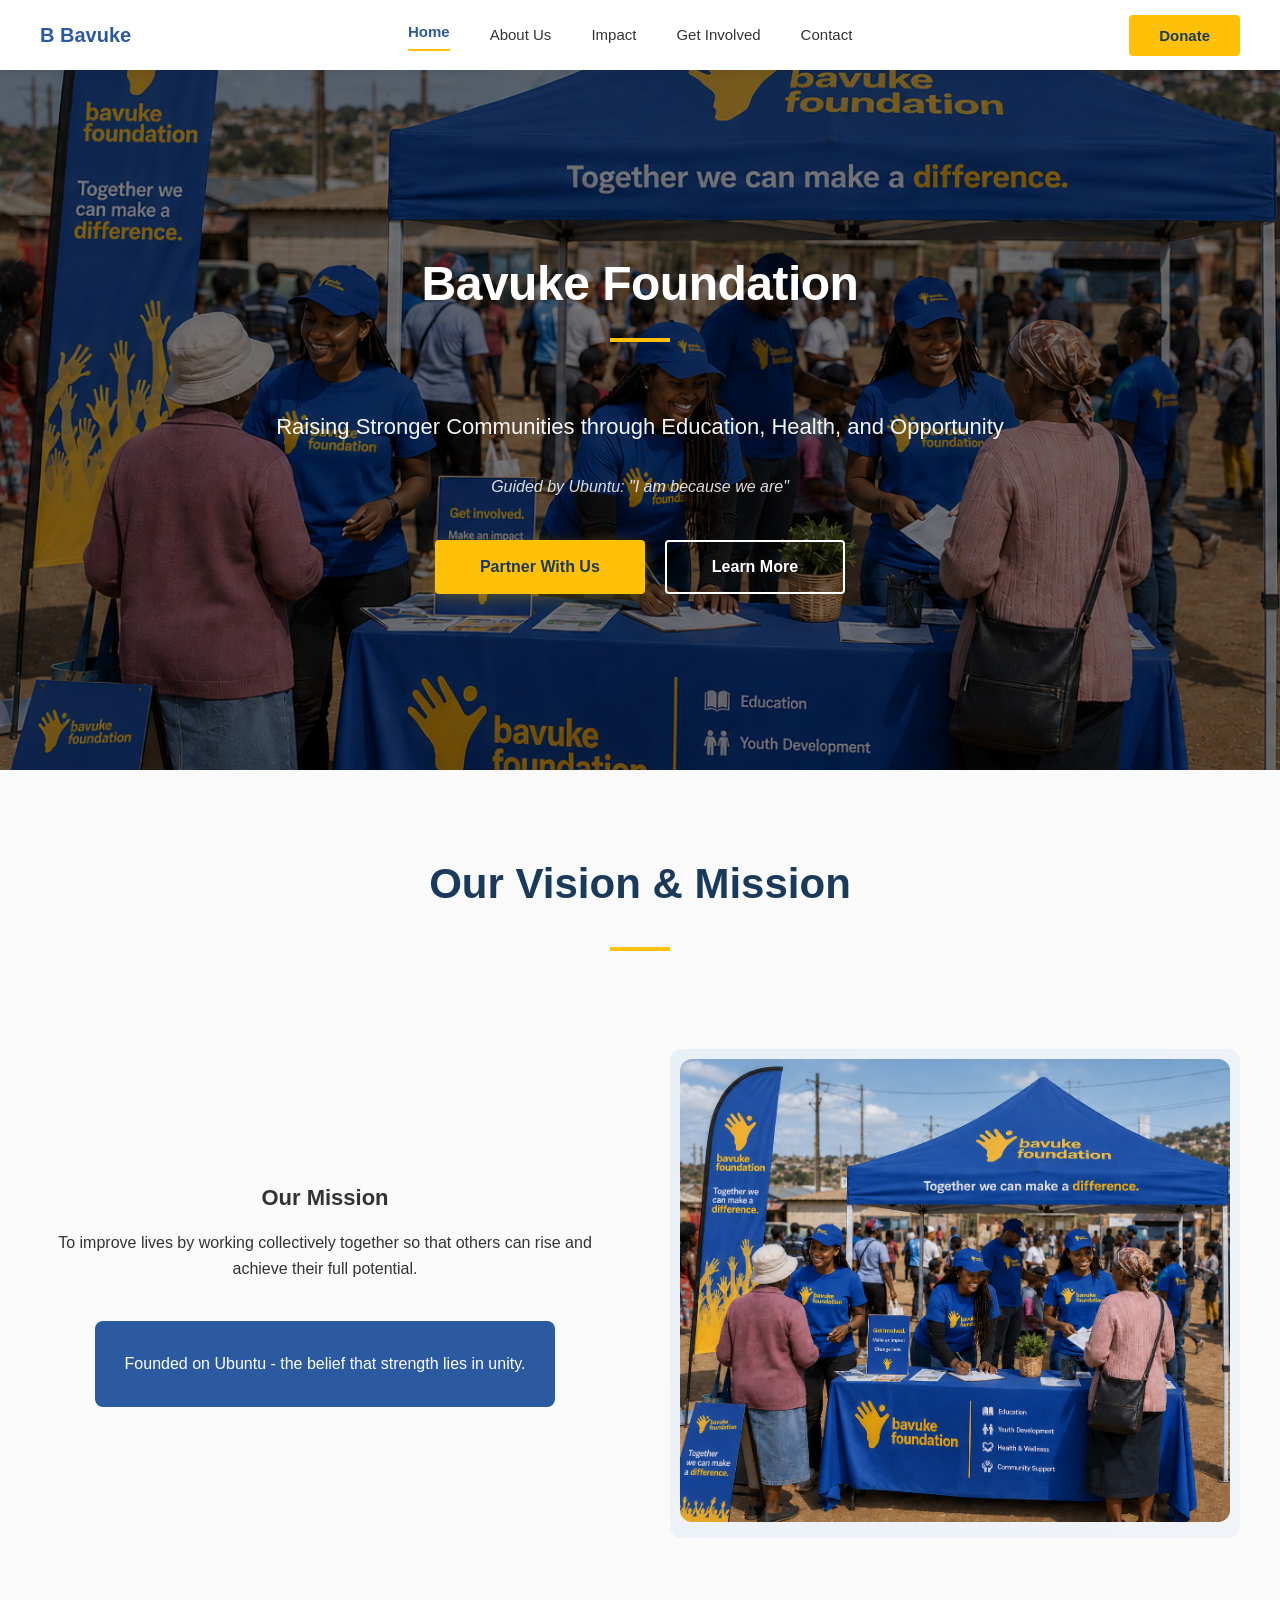
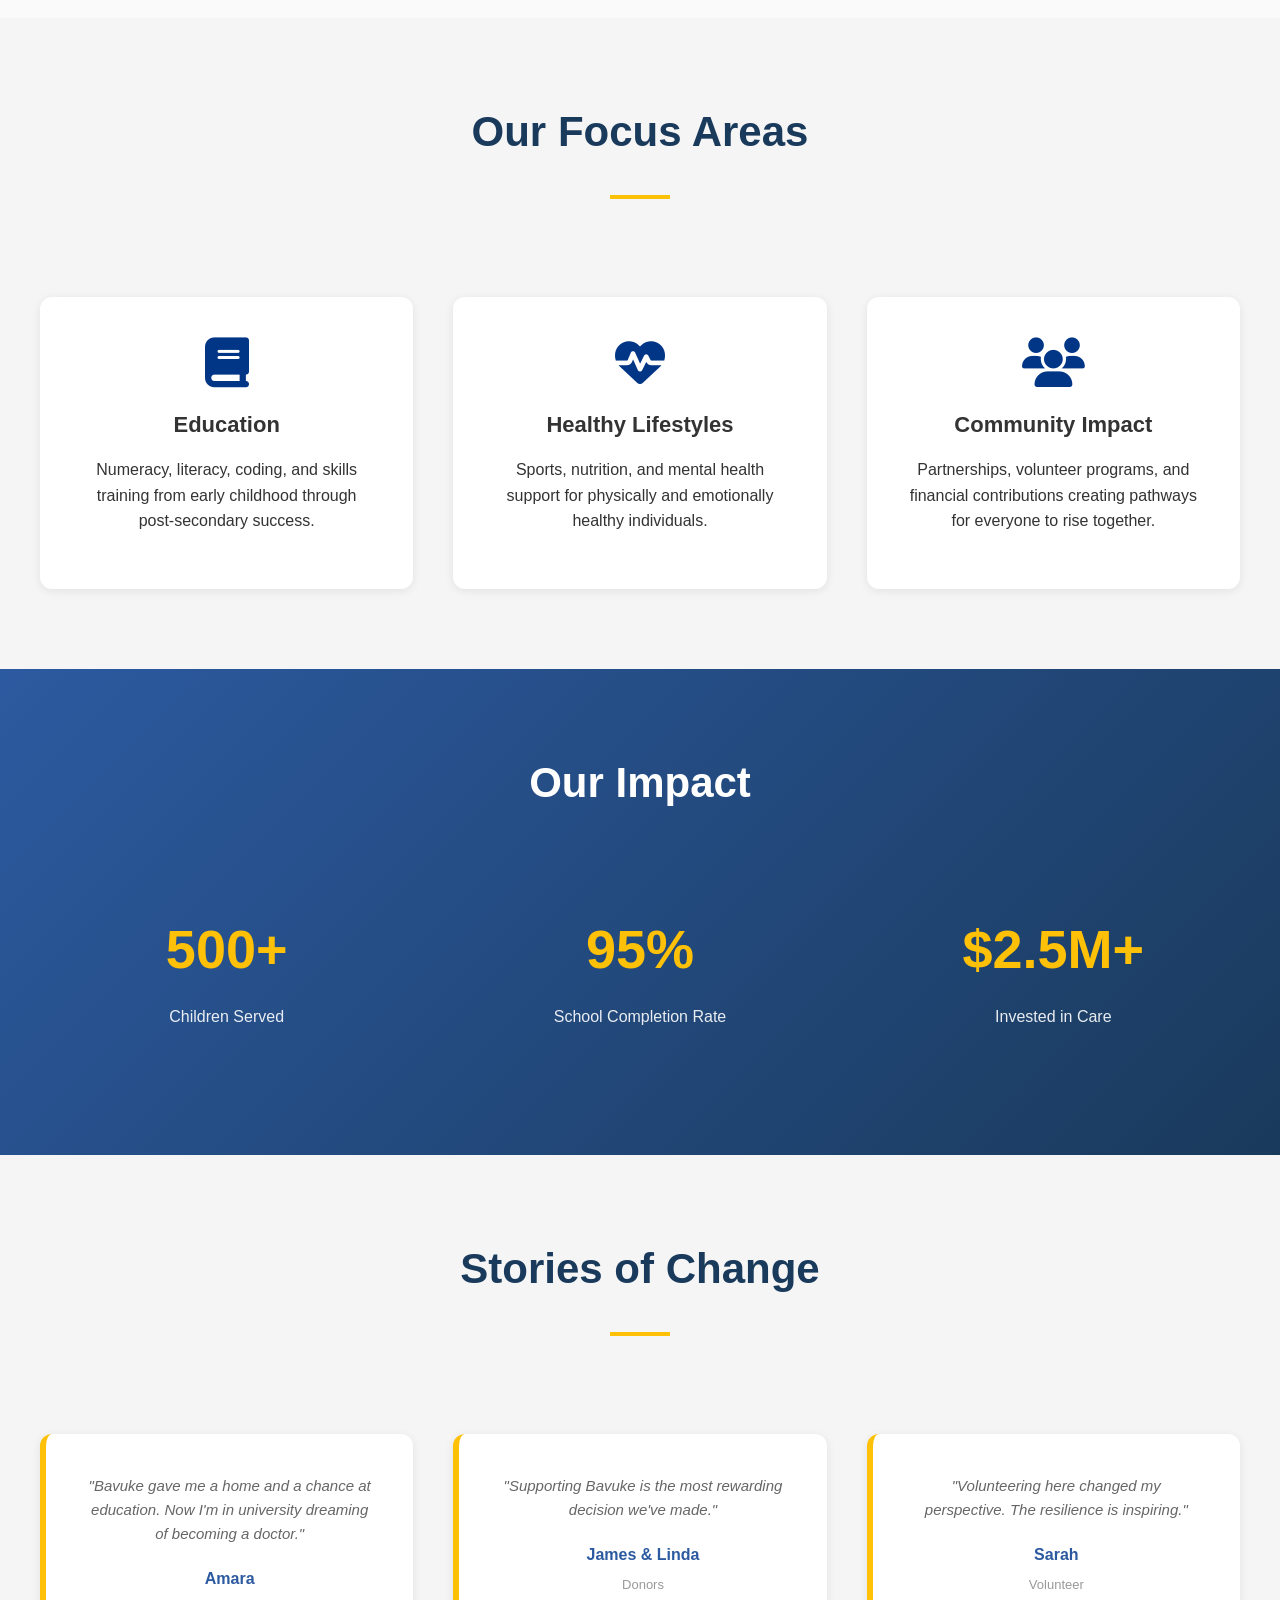
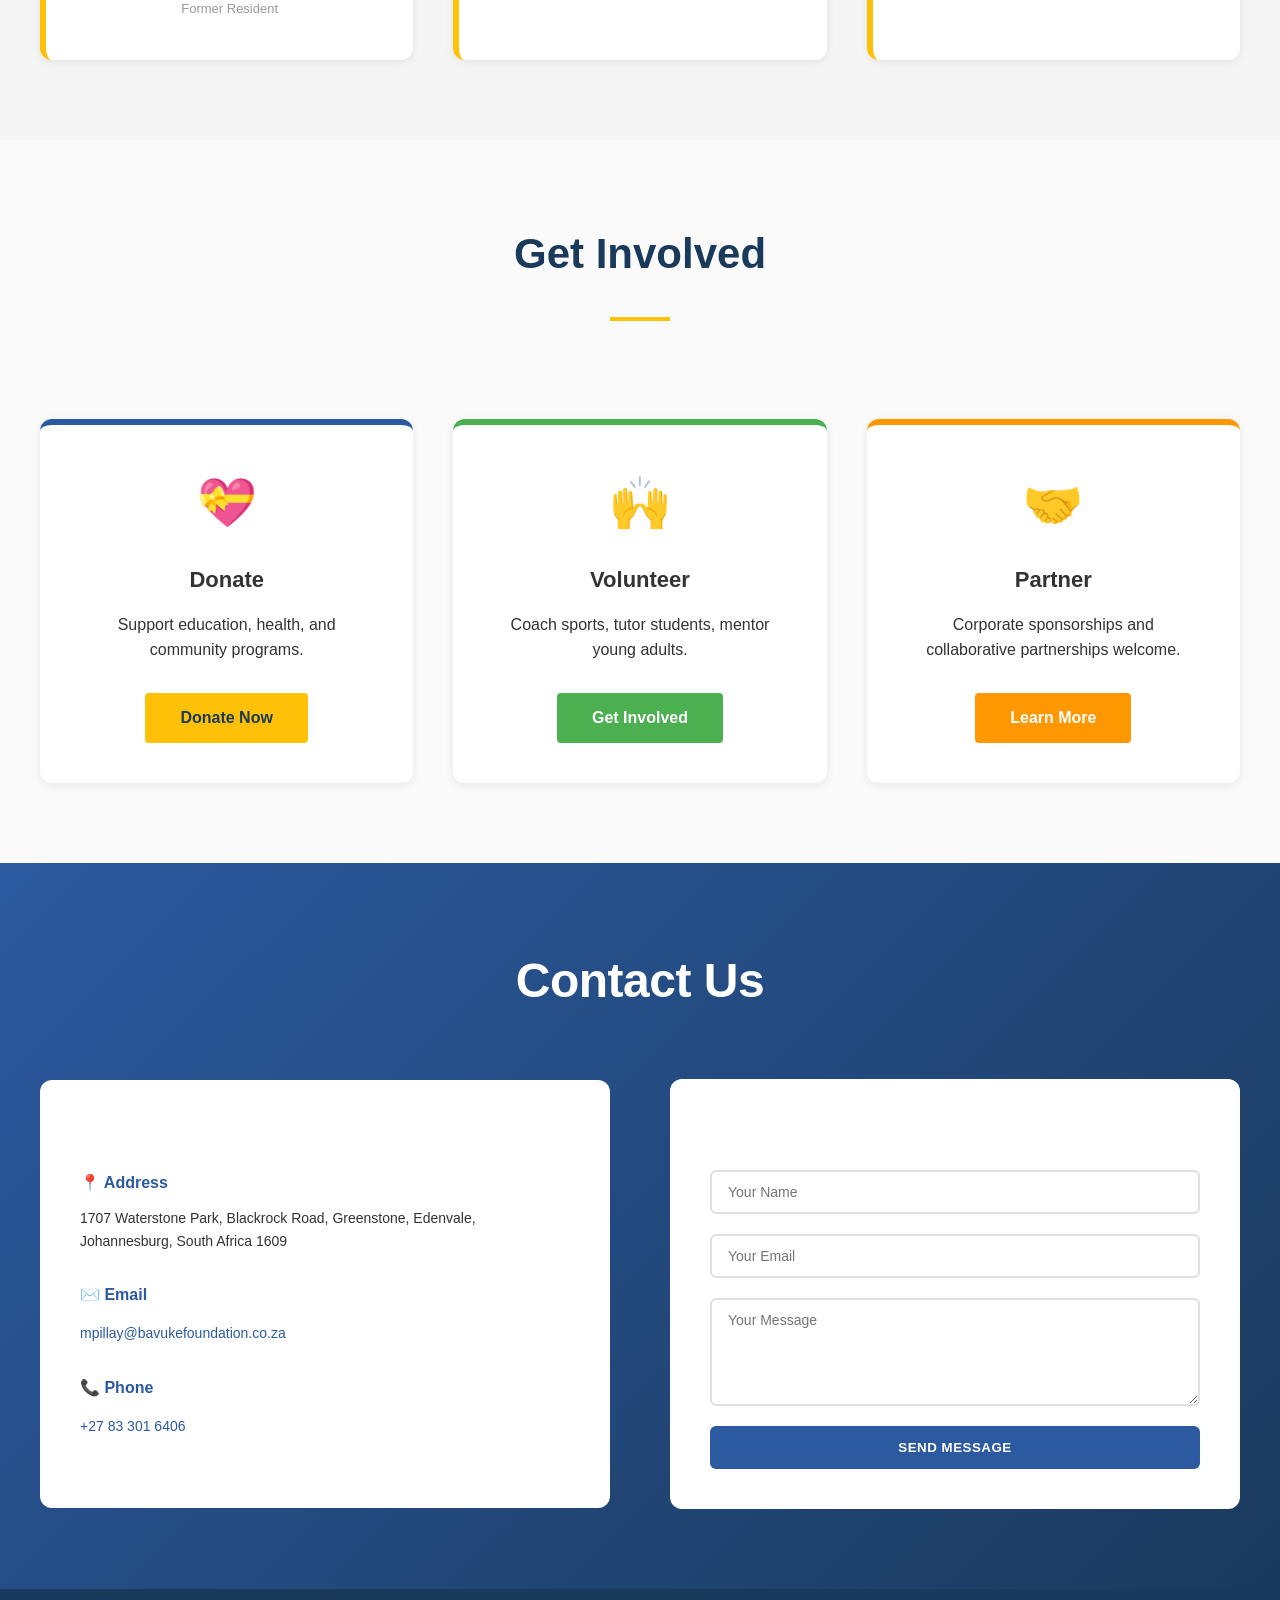
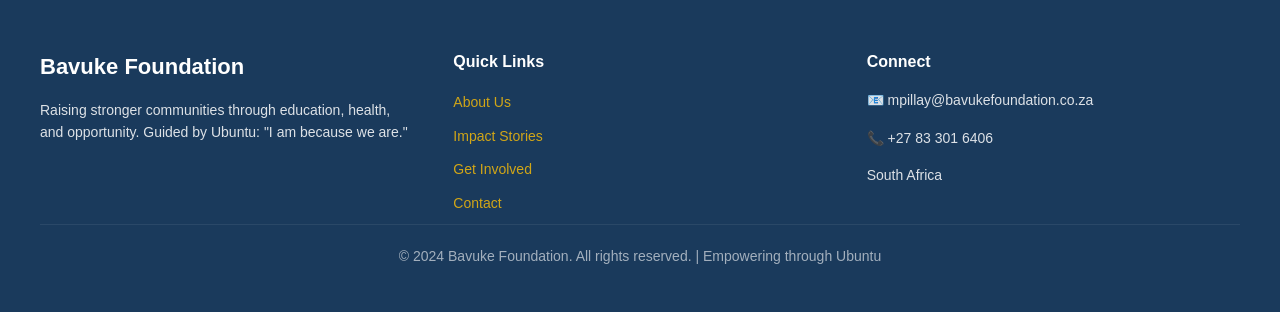
==== index.html @ 7e9d066f "new" ====
<!doctype html>
<html lang="en">
  <head>
    <meta charset="utf-8" />
    <meta name="viewport" content="width=device-width, initial-scale=1" />
    <title>Bavuke Foundation</title>
    <link rel="stylesheet" href="styles.css" />

    <link
      rel="stylesheet"
      href="https://cdnjs.cloudflare.com/ajax/libs/font-awesome/6.7.2/css/all.min.css"
    />
  </head>
  <body>
    <nav>
      <div>
        <div class="logo">B Bavuke</div>
        <div class="nav-links">
          <a href="#home">Home</a>
          <a href="#about">About Us</a>
          <a href="#impact">Impact</a>
          <a href="#involved">Get Involved</a>
          <a href="#contact">Contact</a>
        </div>
        <button class="donate-btn">Donate</button>
      </div>
    </nav>

    <section id="home" class="hero">
      <div class="hero-content">
        <h1>Bavuke Foundation</h1>
        <div class="yellow-line"></div>
        <p class="hero-subtitle">
          Raising Stronger Communities through Education, Health, and
          Opportunity
        </p>
        <p class="hero-tagline">Guided by Ubuntu: "I am because we are"</p>
        <div class="hero-buttons">
          <button class="btn-primary">Partner With Us</button>
          <button class="btn-secondary">Learn More</button>
        </div>
      </div>
    </section>

    <section id="about">
      <div class="container">
        <div class="section-header">
          <h2>Our Vision & Mission</h2>
          <div class="yellow-line"></div>
        </div>
        <div class="grid-2">
          <div class="vision-content">
            <h3>Our Mission</h3>
            <p>
              To improve lives by working collectively together so that others
              can rise and achieve their full potential.
            </p>
            <div class="mission-box">
              <p>Founded on Ubuntu - the belief that strength lies in unity.</p>
            </div>
          </div>
          <div class="vision-placeholder">
            <img src="./assets/images/Bavuke1.png" />
          </div>
        </div>
      </div>
    </section>

    <section class="bg-light">
      <div class="container">
        <div class="section-header">
          <h2>Our Focus Areas</h2>
          <div class="yellow-line"></div>
        </div>
        <div class="grid-3">
          <div class="card">
            <i class="fa fa-book" aria-hidden="true"></i>
            <h3>Education</h3>
            <p>
              Numeracy, literacy, coding, and skills training from early
              childhood through post-secondary success.
            </p>
          </div>
          <div class="card">
            <i class="fa fa-heartbeat" aria-hidden="true"></i>

            <h3>Healthy Lifestyles</h3>
            <p>
              Sports, nutrition, and mental health support for physically and
              emotionally healthy individuals.
            </p>
          </div>
          <div class="card">
            <i class="fa fa-users" aria-hidden="true"></i>
            <h3>Community Impact</h3>
            <p>
              Partnerships, volunteer programs, and financial contributions
              creating pathways for everyone to rise together.
            </p>
          </div>
        </div>
      </div>
    </section>

    <section class="bg-blue">
      <div class="container">
        <h2 style="text-align: center; color: white; margin-bottom: 60px">
          Our Impact
        </h2>
        <div class="grid-3">
          <div class="stat">
            <div class="stat-number">500+</div>
            <p>Children Served</p>
          </div>
          <div class="stat">
            <div class="stat-number">95%</div>
            <p>School Completion Rate</p>
          </div>
          <div class="stat">
            <div class="stat-number">$2.5M+</div>
            <p>Invested in Care</p>
          </div>
        </div>
      </div>
    </section>

    <section id="impact" class="bg-light">
      <div class="container">
        <div class="section-header">
          <h2>Stories of Change</h2>
          <div class="yellow-line"></div>
        </div>
        <div class="grid-3">
          <div class="card testimonial">
            <p>
              "Bavuke gave me a home and a chance at education. Now I'm in
              university dreaming of becoming a doctor."
            </p>
            <p class="testimonial-name">Amara</p>
            <p class="testimonial-role">Former Resident</p>
          </div>
          <div class="card testimonial">
            <p>
              "Supporting Bavuke is the most rewarding decision we've made."
            </p>
            <p class="testimonial-name">James & Linda</p>
            <p class="testimonial-role">Donors</p>
          </div>
          <div class="card testimonial">
            <p>
              "Volunteering here changed my perspective. The resilience is
              inspiring."
            </p>
            <p class="testimonial-name">Sarah</p>
            <p class="testimonial-role">Volunteer</p>
          </div>
        </div>
      </div>
    </section>

    <section id="involved">
      <div class="container">
        <div class="section-header">
          <h2>Get Involved</h2>
          <div class="yellow-line"></div>
        </div>
        <div class="grid-3">
          <div class="card cta-card">
            <div class="cta-icon">💝</div>
            <h3>Donate</h3>
            <p>Support education, health, and community programs.</p>
            <a href="#" class="cta-link donate-link">Donate Now</a>
          </div>
          <div class="card cta-card">
            <div class="cta-icon">🙌</div>
            <h3>Volunteer</h3>
            <p>Coach sports, tutor students, mentor young adults.</p>
            <a href="#" class="cta-link volunteer-link">Get Involved</a>
          </div>
          <div class="card cta-card">
            <div class="cta-icon">🤝</div>
            <h3>Partner</h3>
            <p>
              Corporate sponsorships and collaborative partnerships welcome.
            </p>
            <a href="#" class="cta-link partner-link">Learn More</a>
          </div>
        </div>
      </div>
    </section>

    <section id="contact" class="bg-blue">
      <div class="container">
        <h1 style="text-align: center; margin-bottom: 60px">Contact Us</h1>
        <div class="grid-2">
          <div class="contact-box">
            <h3>Get in Touch</h3>
            <div class="contact-item">
              <h4>📍 Address</h4>
              <p>
                1707 Waterstone Park, Blackrock Road, Greenstone, Edenvale,
                Johannesburg, South Africa 1609
              </p>
            </div>
            <div class="contact-item">
              <h4>✉️ Email</h4>
              <a href="mailto:mpillay@bavukefoundation.co.za"
                >mpillay@bavukefoundation.co.za</a
              >
            </div>
            <div class="contact-item">
              <h4>📞 Phone</h4>
              <a href="tel:+27833016406">+27 83 301 6406</a>
            </div>
          </div>
          <div class="contact-box">
            <h3>Send a Message</h3>
            <form id="contact-form">
              <input type="text" placeholder="Your Name" required />
              <input type="email" placeholder="Your Email" required />
              <textarea placeholder="Your Message" rows="5" required></textarea>
              <button type="submit" class="form-submit">Send Message</button>
            </form>
          </div>
        </div>
      </div>
    </section>

    <footer>
      <div class="container">
        <div class="grid-3">
          <div>
            <h3>Bavuke Foundation</h3>
            <p>
              Raising stronger communities through education, health, and
              opportunity. Guided by Ubuntu: "I am because we are."
            </p>
          </div>
          <div>
            <h4>Quick Links</h4>
            <ul>
              <li><a href="#about">About Us</a></li>
              <li><a href="#impact">Impact Stories</a></li>
              <li><a href="#involved">Get Involved</a></li>
              <li><a href="#contact">Contact</a></li>
            </ul>
          </div>
          <div>
            <h4>Connect</h4>
            <p>📧 mpillay@bavukefoundation.co.za</p>
            <p>📞 +27 83 301 6406</p>
            <p>South Africa</p>
          </div>
        </div>
        <div class="footer-bottom">
          <p>
            © 2024 Bavuke Foundation. All rights reserved. | Empowering through
            Ubuntu
          </p>
        </div>
      </div>
    </footer>

    <script src="script.js"></script>
  </body>
</html>
---- styles.css ----
/* RESET & BASE */
* {
  margin: 0;
  padding: 0;
  box-sizing: border-box;
}

body {
  font-family:
    "Segoe UI",
    -apple-system,
    BlinkMacSystemFont,
    sans-serif;
  line-height: 1.6;
  color: #333;
  background: #fafafa;
}

a {
  color: #2c5aa0;
  text-decoration: none;
}

a:hover {
  text-decoration: underline;
}

button {
  cursor: pointer;
  border: none;
  transition: all 0.3s;
  font-family: inherit;
}

/* TYPOGRAPHY */
h1 {
  font-size: 48px;
  font-weight: 700;
  letter-spacing: -0.5px;
}

h2 {
  font-size: 42px;
  font-weight: 700;
  margin-bottom: 15px;
  color: #1a3a5c;
}

h3 {
  font-size: 22px;
  font-weight: 700;
  margin-bottom: 15px;
}

h4 {
  font-size: 16px;
  font-weight: 700;
}

p {
  margin-bottom: 15px;
}

/* NAVBAR */
nav {
  position: sticky;
  top: 0;
  background: white;
  box-shadow: 0 2px 10px rgba(0, 0, 0, 0.08);
  z-index: 1000;
}

nav > div {
  max-width: 1400px;
  margin: 0 auto;
  padding: 0 40px;
  display: flex;
  align-items: center;
  justify-content: space-between;
  height: 70px;
}

.logo {
  font-weight: 700;
  font-size: 20px;
  color: #2c5aa0;
}

.nav-links {
  display: flex;
  gap: 40px;
  align-items: center;
}

.nav-links a {
  color: #333;
  font-size: 15px;
  font-weight: 500;
}

.donate-btn {
  background: #ffc107;
  color: #1a3a5c;
  padding: 12px 30px;
  font-size: 15px;
  font-weight: 600;
  border-radius: 4px;
}

.donate-btn:hover {
  background: #ffb300;
}

/* LAYOUT */
.container {
  max-width: 1200px;
  margin: 0 auto;
}

section {
  padding: 80px 40px;
}

.grid-3 {
  display: grid;
  grid-template-columns: repeat(3, 1fr);
  gap: 40px;
}

.grid-2 {
  display: grid;
  grid-template-columns: 1fr 1fr;
  gap: 60px;
  align-items: center;
}

/* HERO SECTION */
.hero {
  background:
    linear-gradient(rgba(0, 0, 0, 0.5), rgba(0, 0, 0, 0.5)),
    url("./assets/images/Bavuke1.png") center/cover;
  color: white;
  text-align: center;
  min-height: 700px;
  display: flex;
  flex-direction: column;
  justify-content: center;
  align-items: center;
  position: relative;
}

.hero-content {
  max-width: 800px;
  position: relative;
  z-index: 1;
}

.hero-subtitle {
  font-size: 22px;
  margin: 30px 0;
  opacity: 0.95;
}

.hero-tagline {
  font-size: 16px;
  opacity: 0.85;
  font-style: italic;
}

.hero-buttons {
  margin-top: 40px;
  display: flex;
  gap: 20px;
  justify-content: center;
  flex-wrap: wrap;
}

.btn-primary {
  background: #ffc107;
  color: #1a3a5c;
  padding: 16px 45px;
  font-size: 16px;
  font-weight: 600;
  border-radius: 4px;
  box-shadow: 0 4px 15px rgba(255, 193, 7, 0.3);
}

.btn-secondary {
  background: transparent;
  color: white;
  border: 2px solid white;
  padding: 16px 45px;
  font-size: 16px;
  font-weight: 600;
  border-radius: 4px;
}

.btn-primary:hover,
.btn-secondary:hover {
  opacity: 0.9;
}

/* SECTION STYLES */
.section-header {
  text-align: center;
  margin-bottom: 60px;
}

.yellow-line {
  display: inline-block;
  height: 4px;
  background: #ffc107;
  width: 60px;
  margin: 15px auto 30px;
}

.bg-light {
  background: #f5f5f5;
}

.bg-blue {
  background: linear-gradient(135deg, #2c5aa0 0%, #1a3a5c 100%);
  color: white;
}

.bg-blue h2,
.bg-blue h3,
.bg-blue h4 {
  color: white;
}

/* CARDS */
.card {
  background: white;
  border-radius: 12px;
  padding: 40px;
  box-shadow: 0 2px 10px rgba(0, 0, 0, 0.08);
  transition:
    transform 0.3s,
    box-shadow 0.3s;
  justify-content: center;
  align-items: center;
  text-align: center;
}

.card-icon,
.card > .fa {
  font-size: 50px;
  margin-bottom: 20px;
  color: #013585;

  line-height: 1;
  display: inline-block;
}

.card-icon i {
  font-size: inherit;
  line-height: 1;
}

.card:hover {
  transform: translateY(-8px);
  box-shadow: 0 12px 24px rgba(0, 0, 0, 0.12);
}

.pillar-icon {
  font-size: 50px;
  margin-bottom: 20px;
}

.mission-box {
  background: #2c5aa0;
  color: white;
  padding: 30px;
  border-radius: 8px;
  margin-top: 25px;
}

.mission-box p {
  margin: 0;
}

.vision-content {
  display: flex;
  flex-direction: column;
  justify-content: center;
  align-items: center;
  text-align: center;
  width: 100%;
}

.vision-placeholder {
  background: linear-gradient(135deg, #e8f0f7 0%, #f0f4f9 100%);
  padding: 10px;
  border-radius: 12px;
  width: 100%;
  text-align: center;
  color: #999;
  font-size: 14px;
}
.vision-placeholder img {
  max-width: 100%;
  height: auto;
  border-radius: 12px;
}

/* STATISTICS */
.stat {
  text-align: center;
  margin: 30px 0;
}

.stat-number {
  font-size: 54px;
  font-weight: 700;
  color: #ffc107;
  margin-bottom: 12px;
}

.stat p {
  font-size: 16px;
  opacity: 0.9;
}

/* TESTIMONIALS */
.testimonial {
  border-left: 6px solid #ffc107;
}

.testimonial p:first-child {
  font-size: 15px;
  color: #666;
  margin-bottom: 20px;
  font-style: italic;
}

.testimonial-name {
  font-weight: 700;
  color: #2c5aa0;
  margin-top: 12px !important;
  margin-bottom: 8px !important;
}

.testimonial-role {
  font-size: 13px;
  color: #999;
  margin: 0 !important;
}

/* CTA CARDS */
.cta-card {
  text-align: center;
  border-top: 6px solid #2c5aa0;
}

.cta-card:nth-child(2) {
  border-top-color: #4caf50;
}

.cta-card:nth-child(3) {
  border-top-color: #ff9800;
}

.cta-icon {
  font-size: 48px;
  margin-bottom: 20px;
}

.cta-link {
  display: inline-block;
  padding: 12px 35px;
  border-radius: 4px;
  font-weight: 600;
  margin-top: 15px;
  text-decoration: none;
  color: white;
}

.donate-link {
  background: #ffc107;
  color: #1a3a5c;
}

.volunteer-link {
  background: #4caf50;
}

.partner-link {
  background: #ff9800;
}

.cta-link:hover {
  opacity: 0.9;
}

/* CONTACT SECTION */
.contact-box {
  background: white;
  color: #333;
  padding: 40px;
  border-radius: 12px;
}

.bg-blue .contact-box {
  background: white;
  color: #333;
}

.contact-item {
  margin-bottom: 30px;
}

.contact-item h4 {
  color: #2c5aa0;
  margin-bottom: 12px;
}

.contact-item p,
.contact-item a {
  font-size: 14px;
}

/* CONTACT FORM */
form {
  display: flex;
  flex-direction: column;
  gap: 20px;
}

input,
textarea {
  padding: 12px 16px;
  border: 2px solid #e0e0e0;
  border-radius: 6px;
  font-size: 14px;
  font-family: inherit;
  transition:
    border-color 0.3s,
    box-shadow 0.3s;
}

input:focus,
textarea:focus {
  border-color: #2c5aa0;
  box-shadow: 0 0 0 3px rgba(44, 90, 160, 0.1);
  outline: none;
}

.form-submit {
  background: #2c5aa0;
  color: white;
  padding: 14px 30px;
  border-radius: 6px;
  font-weight: 600;
  text-transform: uppercase;
  letter-spacing: 0.5px;
}

.form-submit:hover {
  background: #1f4577;
}

/* FOOTER */
footer {
  background: #1a3a5c;
  color: white;
  padding: 60px 40px 30px;
}

footer h3,
footer h4 {
  color: white;
  margin-bottom: 15px;
}

footer p {
  font-size: 14px;
  opacity: 0.85;
}

footer ul {
  list-style: none;
}

footer li {
  margin-bottom: 8px;
}

footer a {
  color: #ffc107;
  opacity: 0.8;
  font-size: 14px;
}

footer a:hover {
  opacity: 1;
  text-decoration: underline;
}

.footer-bottom {
  border-top: 1px solid rgba(255, 255, 255, 0.1);
  padding-top: 20px;
  text-align: center;
  font-size: 13px;
  opacity: 0.7;
}

/* RESPONSIVE */
@media (max-width: 768px) {
  .grid-3,
  .grid-2 {
    grid-template-columns: 1fr;
  }

  nav > div {
    flex-direction: column;
    height: auto;
    padding: 15px 40px;
    gap: 15px;
  }

  .nav-links {
    flex-direction: column;
    gap: 10px;
    width: 100%;
  }

  section {
    padding: 40px 20px;
  }

  h1 {
    font-size: 32px;
  }

  h2 {
    font-size: 28px;
  }

  .hero {
    min-height: 500px;
    padding: 80px 20px;
  }

  .hero-subtitle {
    font-size: 18px;
  }

  .hero-buttons {
    flex-direction: column;
  }

  .btn-primary,
  .btn-secondary {
    width: 100%;
  }
}
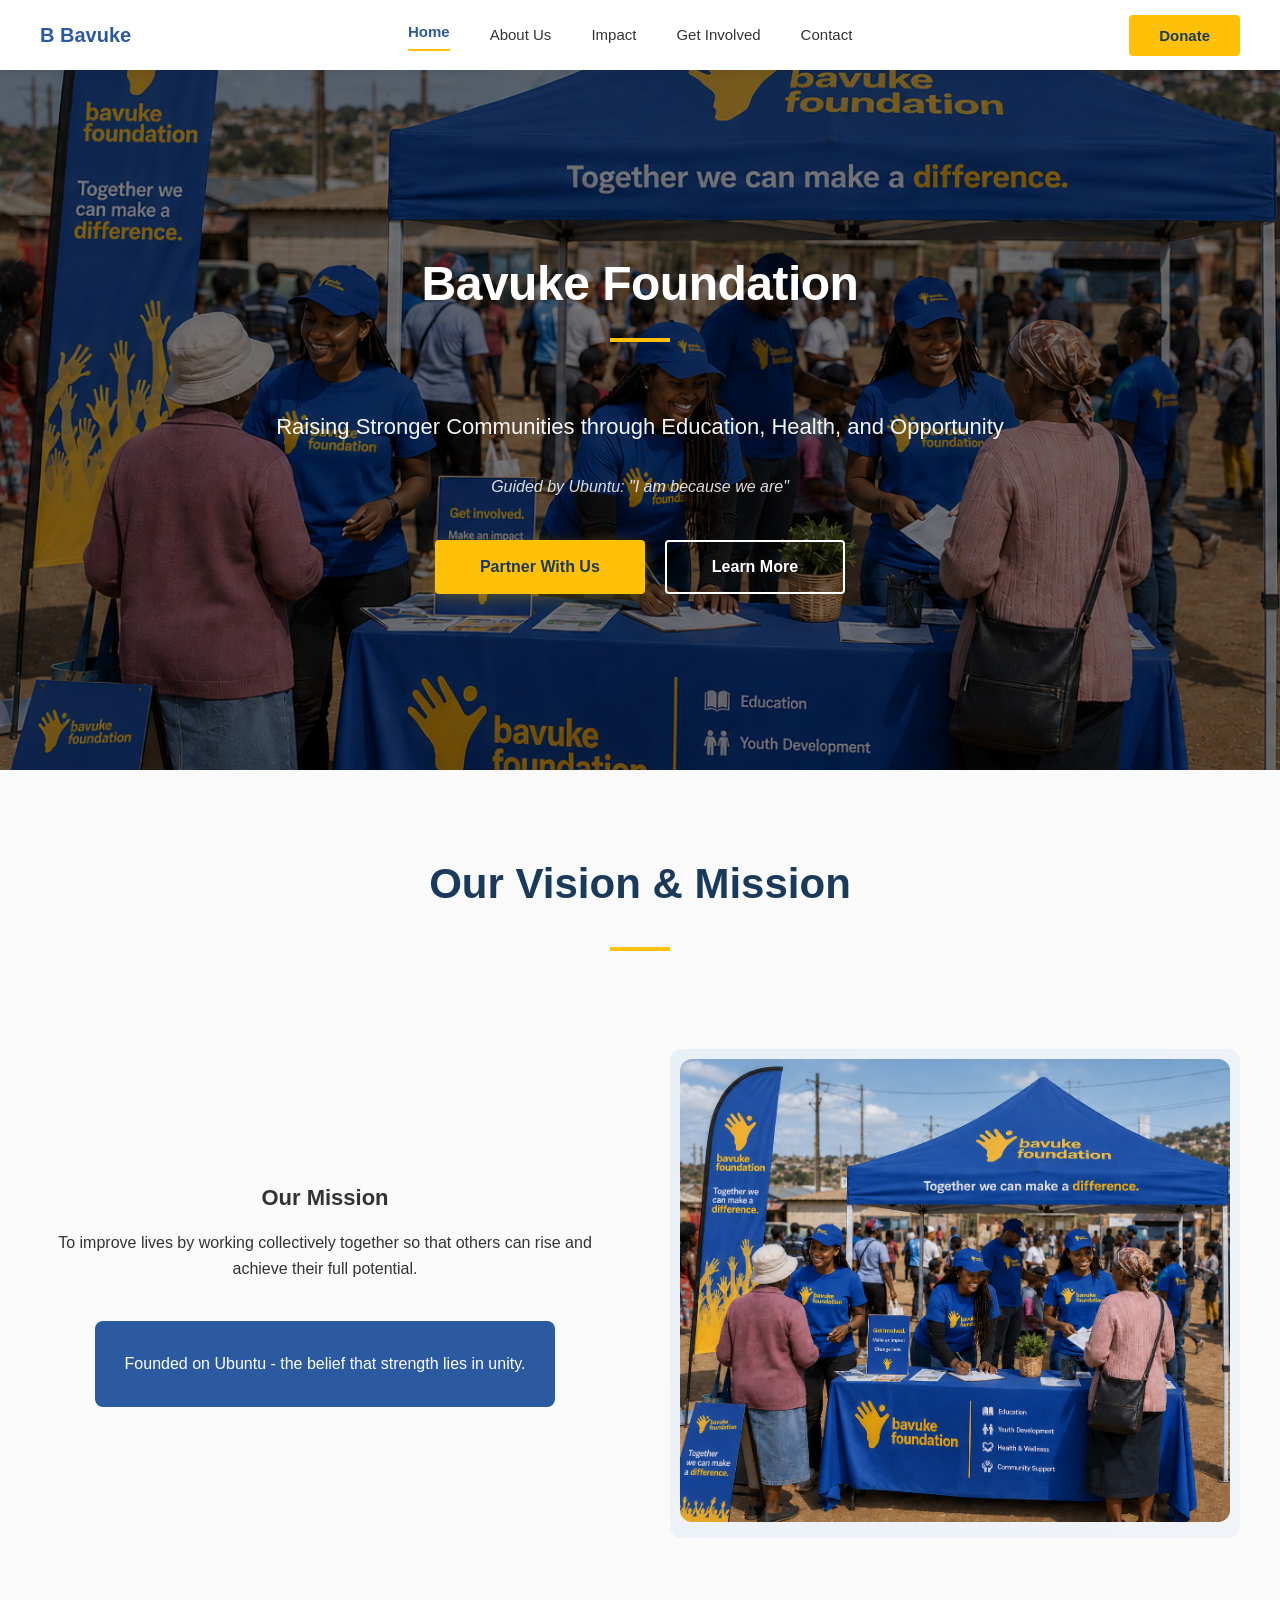
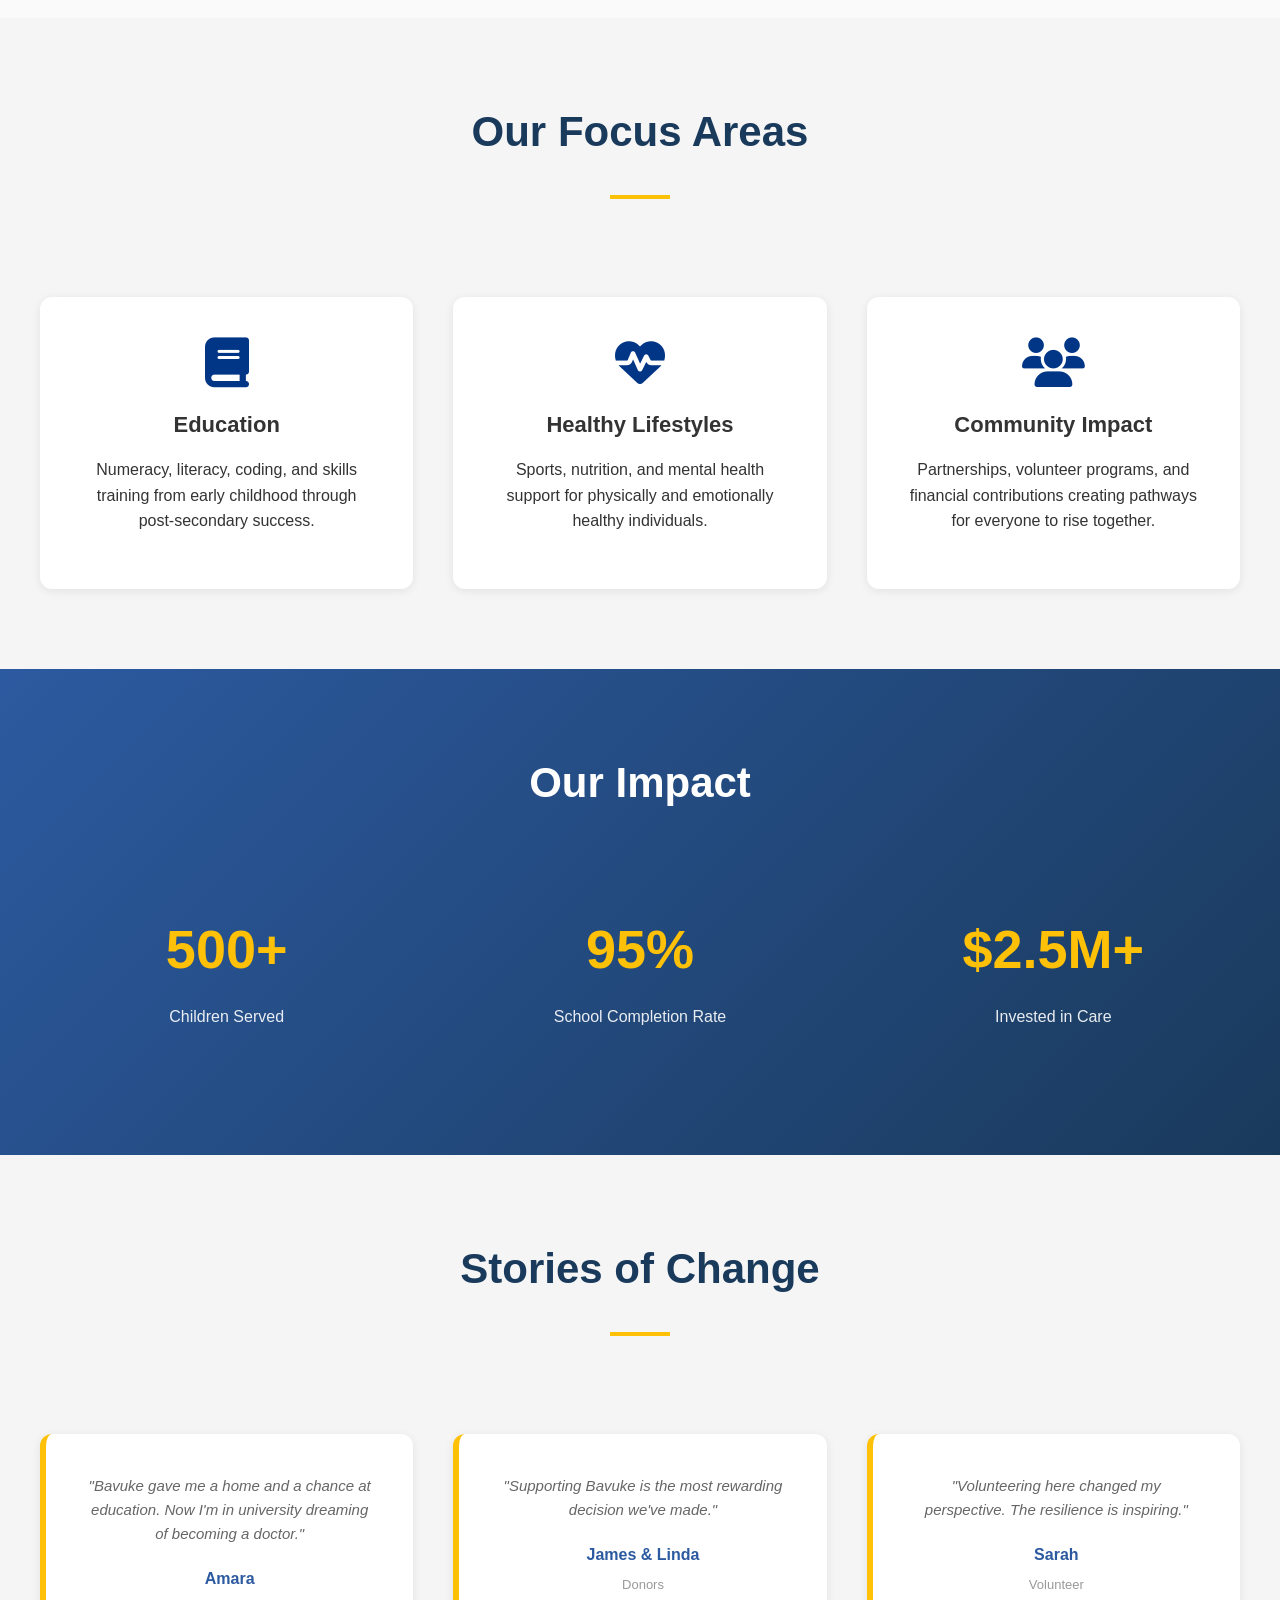
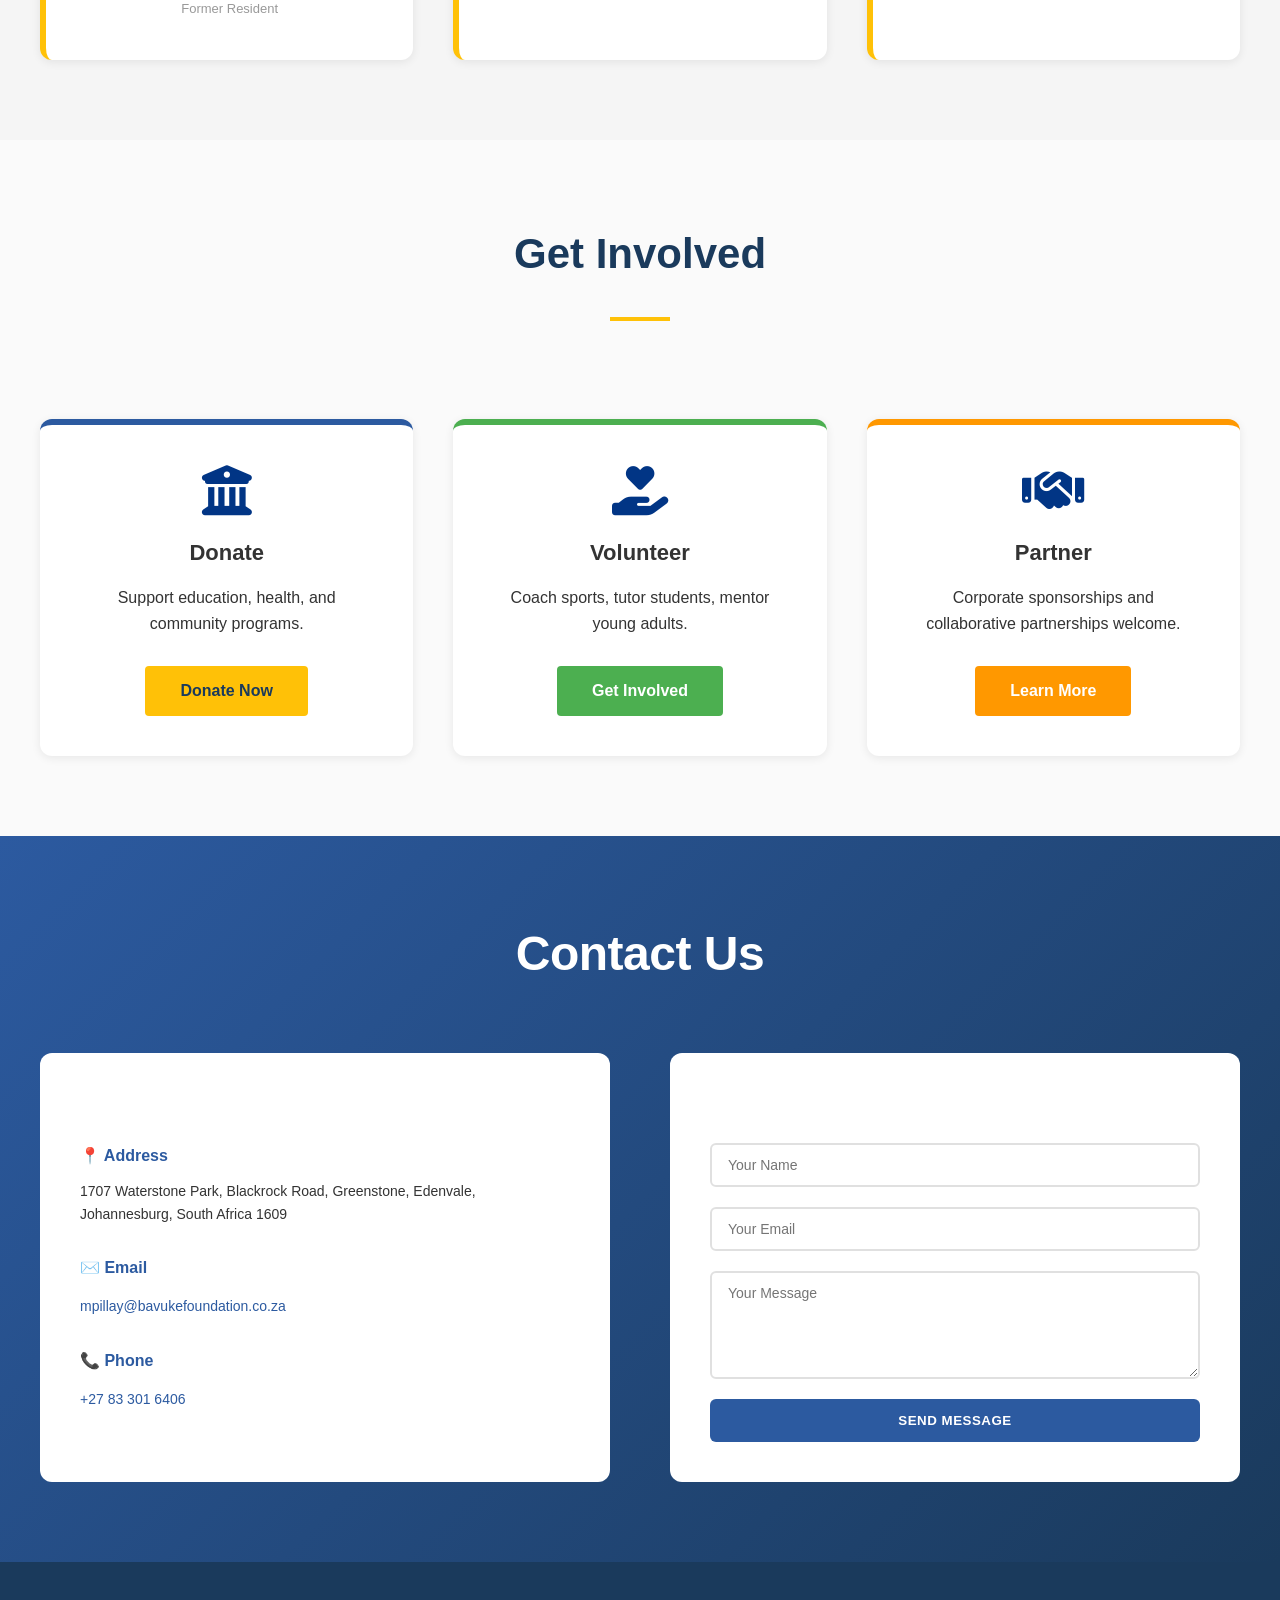
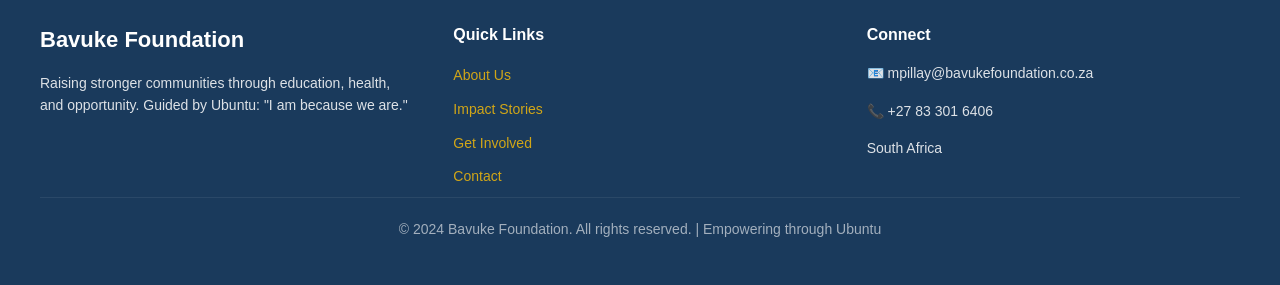
==== commit e86b2c70: "Icon Updates" ====
--- a/index.html
+++ b/index.html
@@ -166,19 +166,19 @@
         </div>
         <div class="grid-3">
           <div class="card cta-card">
-            <div class="cta-icon">💝</div>
+            <i class="fa fa-university" aria-hidden="true"></i>
             <h3>Donate</h3>
             <p>Support education, health, and community programs.</p>
             <a href="#" class="cta-link donate-link">Donate Now</a>
           </div>
           <div class="card cta-card">
-            <div class="cta-icon">🙌</div>
+            <i class="fa-solid fa-hand-holding-heart"></i>
             <h3>Volunteer</h3>
             <p>Coach sports, tutor students, mentor young adults.</p>
             <a href="#" class="cta-link volunteer-link">Get Involved</a>
           </div>
           <div class="card cta-card">
-            <div class="cta-icon">🤝</div>
+            <i class="fa-solid fa-handshake"></i>
             <h3>Partner</h3>
             <p>
               Corporate sponsorships and collaborative partnerships welcome.
--- a/styles.css
+++ b/styles.css
@@ -244,7 +244,8 @@
 }
 
 .card-icon,
-.card > .fa {
+.card > .fa,
+.card > .fa-solid {
   font-size: 50px;
   margin-bottom: 20px;
   color: #013585;
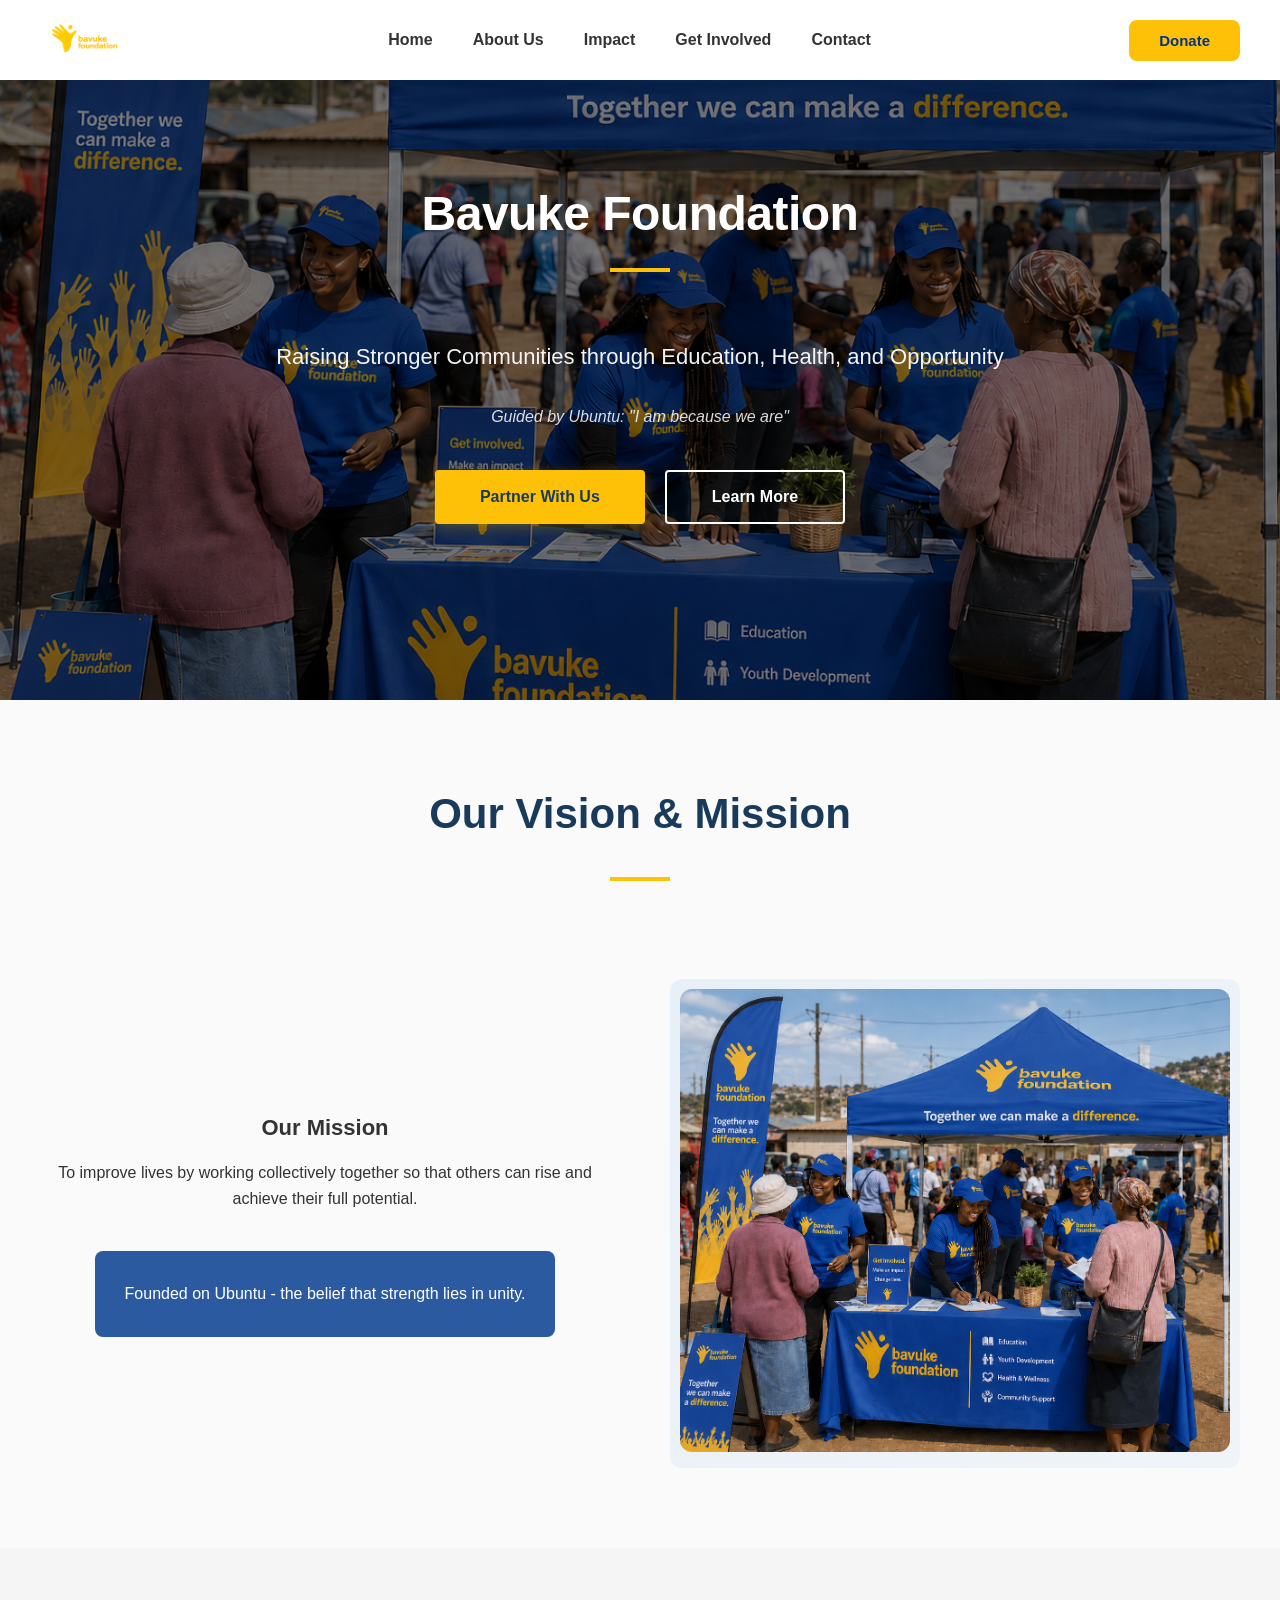
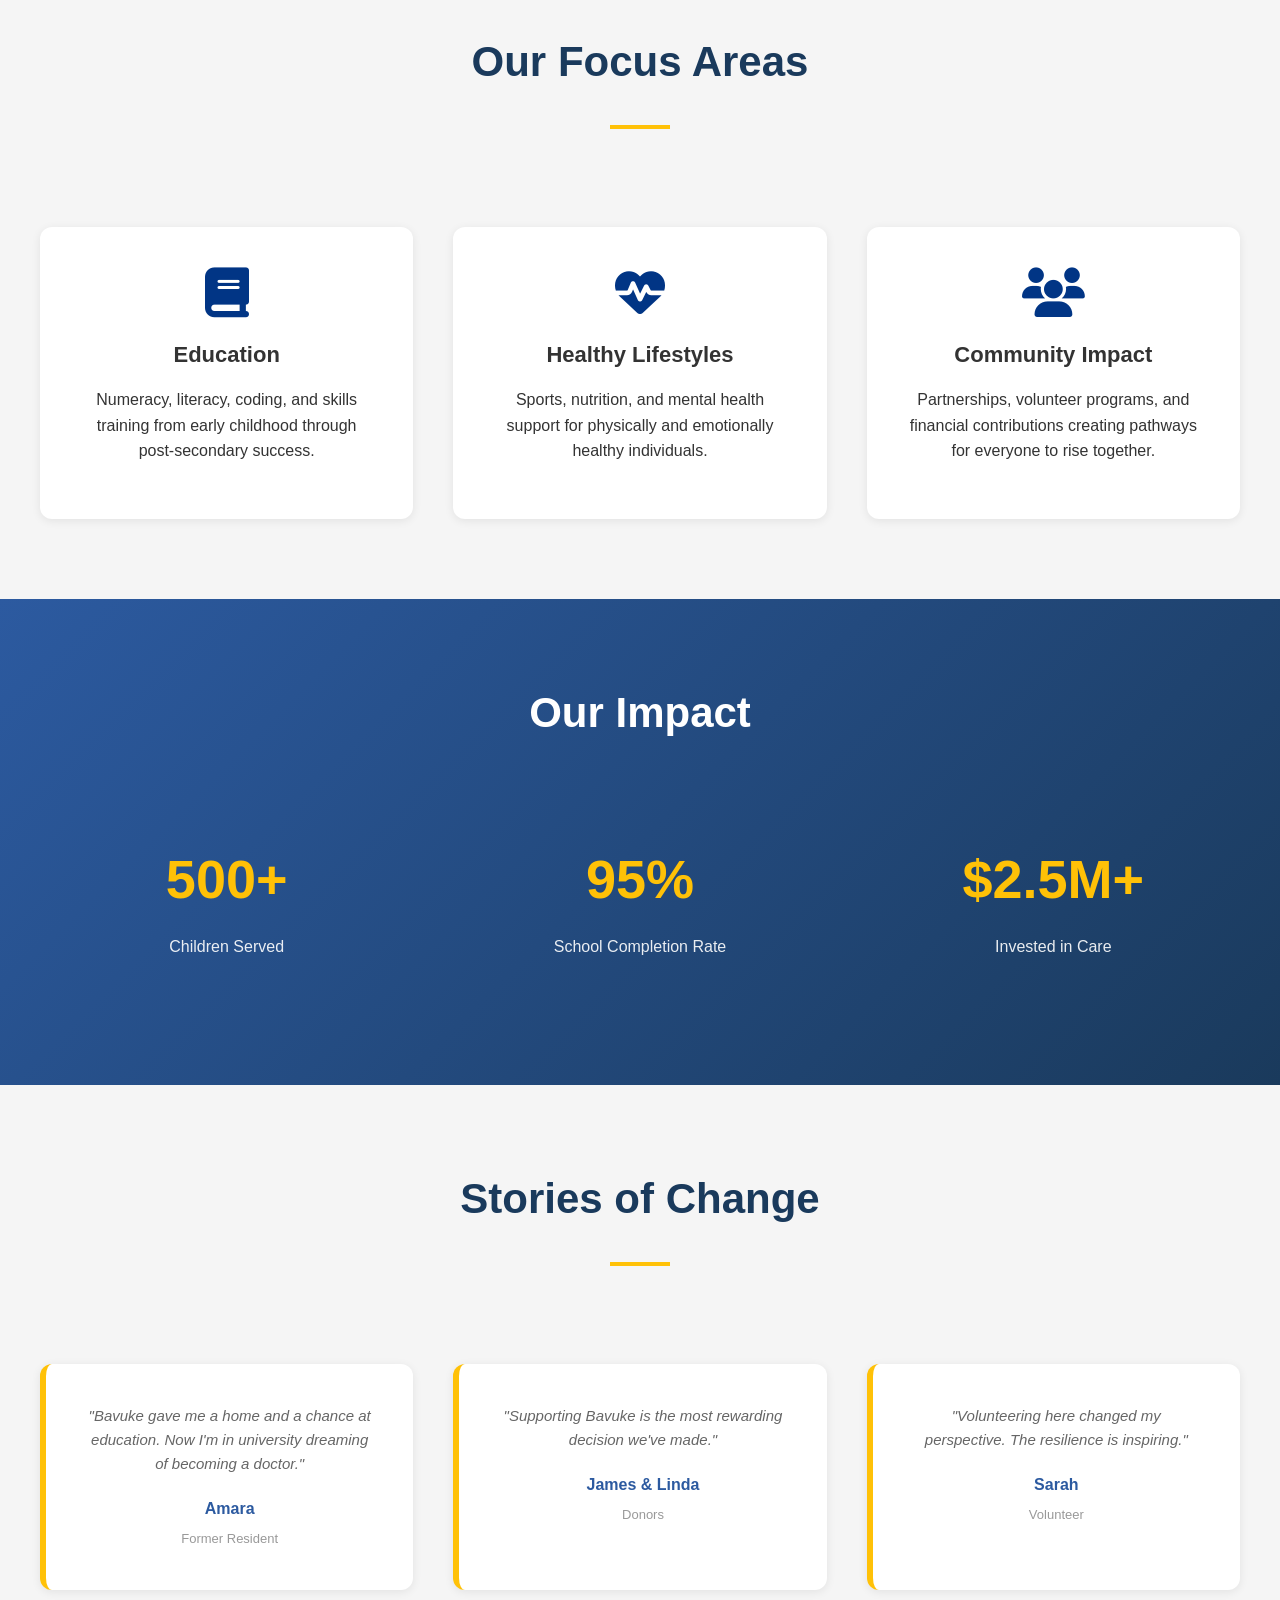
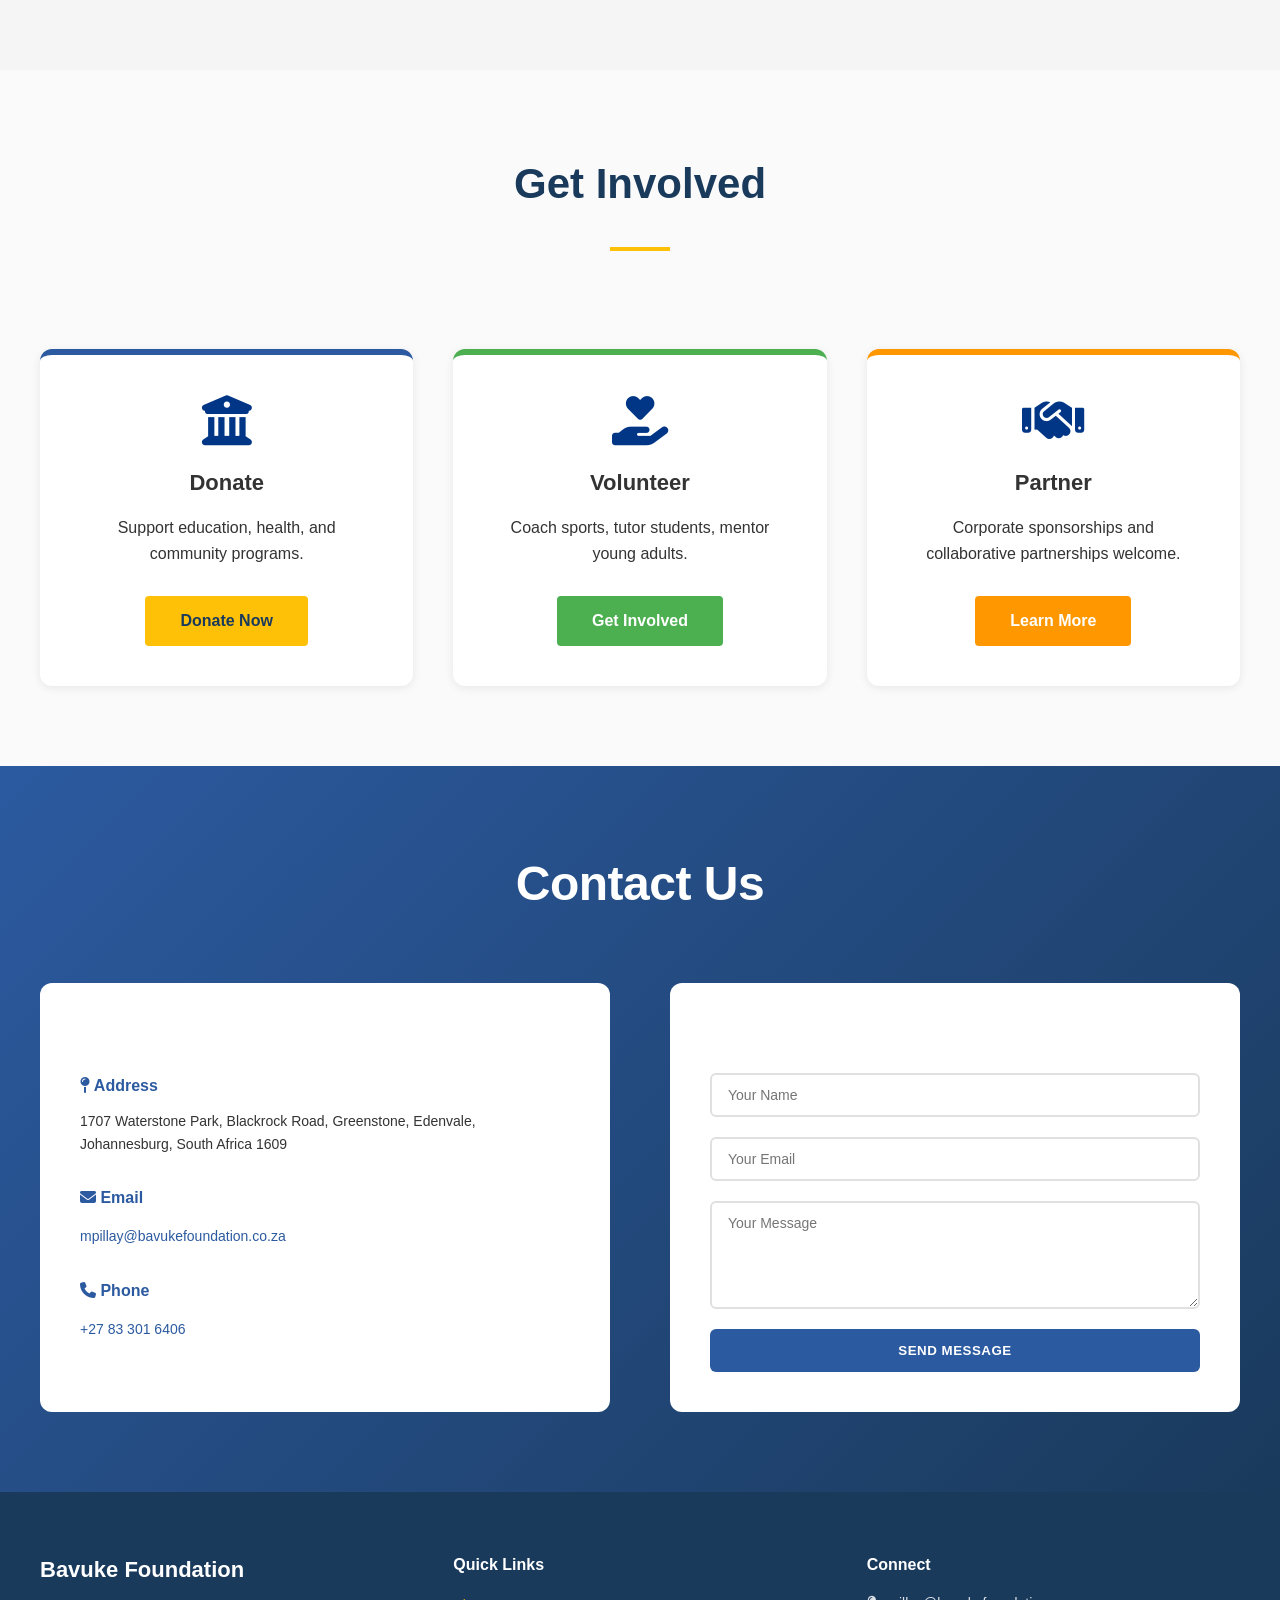
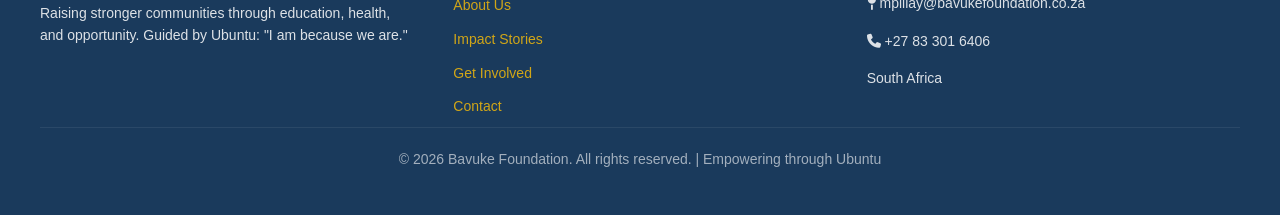
==== commit 34be0011: "Navbar updates and icons" ====
--- a/index.html
+++ b/index.html
@@ -13,17 +13,34 @@
   </head>
   <body>
     <nav>
-      <div>
-        <div class="logo">B Bavuke</div>
+      <div class="nav-container">
+        <a href="#home" class="logo">
+          <img
+            src="./assets/images/logo/bavuke refined logo.png"
+            alt="Bavuke Foundation"
+          />
+        </a>
+
         <div class="nav-links">
           <a href="#home">Home</a>
           <a href="#about">About Us</a>
           <a href="#impact">Impact</a>
           <a href="#involved">Get Involved</a>
           <a href="#contact">Contact</a>
-        </div>
+
+          <button class="mobile-donate">Donate</button>
+        </div>
+
         <button class="donate-btn">Donate</button>
-      </div>
+
+        <button class="menu-toggle" aria-label="Toggle Navigation">
+          <span></span>
+          <span></span>
+          <span></span>
+        </button>
+      </div>
+
+      <div class="nav-overlay"></div>
     </nav>
 
     <section id="home" class="hero">
@@ -196,20 +213,20 @@
           <div class="contact-box">
             <h3>Get in Touch</h3>
             <div class="contact-item">
-              <h4>📍 Address</h4>
+              <h4><i class="fa-solid fa-map-pin"></i> Address</h4>
               <p>
                 1707 Waterstone Park, Blackrock Road, Greenstone, Edenvale,
                 Johannesburg, South Africa 1609
               </p>
             </div>
             <div class="contact-item">
-              <h4>✉️ Email</h4>
+              <h4><i class="fa-solid fa-envelope"></i> Email</h4>
               <a href="mailto:mpillay@bavukefoundation.co.za"
                 >mpillay@bavukefoundation.co.za</a
               >
             </div>
             <div class="contact-item">
-              <h4>📞 Phone</h4>
+              <h4><i class="fa-solid fa-phone"></i> Phone</h4>
               <a href="tel:+27833016406">+27 83 301 6406</a>
             </div>
           </div>
@@ -247,20 +264,22 @@
           </div>
           <div>
             <h4>Connect</h4>
-            <p>📧 mpillay@bavukefoundation.co.za</p>
-            <p>📞 +27 83 301 6406</p>
+            <p>
+              <i class="fa-solid fa-map-pin"></i> mpillay@bavukefoundation.co.za
+            </p>
+            <p><i class="fa-solid fa-phone"></i> +27 83 301 6406</p>
             <p>South Africa</p>
           </div>
         </div>
         <div class="footer-bottom">
           <p>
-            © 2024 Bavuke Foundation. All rights reserved. | Empowering through
-            Ubuntu
+            © <span id="current-year"></span> Bavuke Foundation. All rights
+            reserved. | Empowering through Ubuntu
           </p>
         </div>
       </div>
     </footer>
 
-    <script src="script.js"></script>
+    <script src="./assets/js/script.js"></script>
   </body>
 </html>
--- a/styles.css
+++ b/styles.css
@@ -62,7 +62,7 @@
 }
 
 /* NAVBAR */
-nav {
+/* nav {
   position: sticky;
   top: 0;
   background: white;
@@ -78,15 +78,19 @@
   align-items: center;
   justify-content: space-between;
   height: 70px;
-}
+} */
 
 .logo {
-  font-weight: 700;
-  font-size: 20px;
-  color: #2c5aa0;
-}
-
-.nav-links {
+  height: 100px;
+  width: auto;
+  display: flex;
+  align-items: center;
+}
+.logo img {
+  height: 100%;
+}
+
+/* .nav-links {
   display: flex;
   gap: 40px;
   align-items: center;
@@ -96,7 +100,7 @@
   color: #333;
   font-size: 15px;
   font-weight: 500;
-}
+} */
 
 .donate-btn {
   background: #ffc107;
@@ -138,7 +142,7 @@
 .hero {
   background:
     linear-gradient(rgba(0, 0, 0, 0.5), rgba(0, 0, 0, 0.5)),
-    url("./assets/images/Bavuke1.png") center/cover;
+    url("./Bavuke1.png") center/cover;
   color: white;
   text-align: center;
   min-height: 700px;
@@ -198,6 +202,204 @@
 .btn-primary:hover,
 .btn-secondary:hover {
   opacity: 0.9;
+}
+
+/* =======================
+   NAVBAR
+========================== */
+
+nav {
+  position: fixed;
+  top: 0;
+  left: 0;
+  width: 100%;
+  background: white;
+  z-index: 1000;
+  box-shadow: 0 10px 30px rgba(0, 0, 0, 0.05);
+}
+
+.nav-container {
+  max-width: 1400px;
+  margin: auto;
+  height: 80px;
+  padding: 0 40px;
+  display: flex;
+  align-items: center;
+  justify-content: space-between;
+}
+
+.logo img {
+  height: 60px;
+}
+
+.nav-links {
+  display: flex;
+  gap: 40px;
+  align-items: center;
+}
+
+.nav-links a {
+  color: #333;
+  font-weight: 600;
+  text-decoration: none;
+  transition: 0.3s;
+}
+
+.nav-links a:hover {
+  color: #ffc107;
+}
+
+.donate-btn {
+  background: #ffc107;
+  color: #013585;
+  padding: 12px 30px;
+  border: none;
+  border-radius: 8px;
+  font-weight: 700;
+}
+
+/* =======================
+   HAMBURGER
+========================== */
+
+.menu-toggle {
+  display: none;
+  width: 35px;
+  height: 45px;
+  border: none;
+  background: none;
+  cursor: pointer;
+  position: relative;
+  z-index: 1002;
+}
+
+.menu-toggle span {
+  position: absolute;
+
+  left: 0;
+
+  width: 100%;
+  height: 4px;
+
+  background: #ffc107;
+
+  border-radius: 100px;
+
+  transition: 0.35s;
+}
+
+.menu-toggle span:nth-child(1) {
+  top: 8px;
+}
+
+.menu-toggle span:nth-child(2) {
+  top: 20px;
+}
+
+.menu-toggle span:nth-child(3) {
+  top: 32px;
+}
+
+.menu-toggle.active span:nth-child(1) {
+  transform: rotate(45deg);
+
+  top: 20px;
+}
+
+.menu-toggle.active span:nth-child(2) {
+  opacity: 0;
+}
+
+.menu-toggle.active span:nth-child(3) {
+  transform: rotate(-45deg);
+
+  top: 20px;
+}
+
+/* =======================
+   OVERLAY
+========================== */
+
+.nav-overlay {
+  position: fixed;
+  inset: 0;
+  background: rgba(0, 0, 0, 0.45);
+  opacity: 0;
+  visibility: hidden;
+  transition: 0.35s;
+  z-index: 998;
+}
+
+.nav-overlay.active {
+  opacity: 1;
+  visibility: visible;
+}
+
+/* =======================
+   MOBILE
+========================== */
+
+.mobile-donate {
+  display: none;
+}
+
+@media (max-width: 768px) {
+  .menu-toggle {
+    display: block;
+  }
+
+  .donate-btn {
+    display: none;
+  }
+
+  .nav-links {
+    position: fixed;
+    top: 0;
+    right: -100%;
+    width: 300px;
+    max-width: 85%;
+    height: 100vh;
+    background: white;
+    flex-direction: column;
+    justify-content: center;
+    gap: 35px;
+    transition: 0.45s ease;
+    z-index: 999;
+    box-shadow: -10px 0 30px rgba(0, 0, 0, 0.08);
+  }
+
+  .nav-links.active {
+    right: 0;
+  }
+
+  .nav-links a {
+    font-size: 20px;
+  }
+
+  .mobile-donate {
+    display: block;
+    margin-top: 20px;
+    background: #ffc107;
+    color: #013585;
+    border: none;
+    padding: 14px 35px;
+    border-radius: 8px;
+    font-weight: bold;
+  }
+}
+
+@media (max-width: 430px) {
+  .nav-container {
+    padding: 0 20px;
+  }
+
+  .logo img {
+    height: 50px;
+  }
+
+  .nav-links {
+    width: 100%;
+  }
 }
 
 /* SECTION STYLES */
@@ -513,19 +715,6 @@
     grid-template-columns: 1fr;
   }
 
-  nav > div {
-    flex-direction: column;
-    height: auto;
-    padding: 15px 40px;
-    gap: 15px;
-  }
-
-  .nav-links {
-    flex-direction: column;
-    gap: 10px;
-    width: 100%;
-  }
-
   section {
     padding: 40px 20px;
   }
@@ -556,3 +745,13 @@
     width: 100%;
   }
 }
+
+@media (max-width: 768px) {
+  .donate-btn {
+    display: none;
+  }
+}
+
+body.menu-open {
+  overflow: hidden;
+}
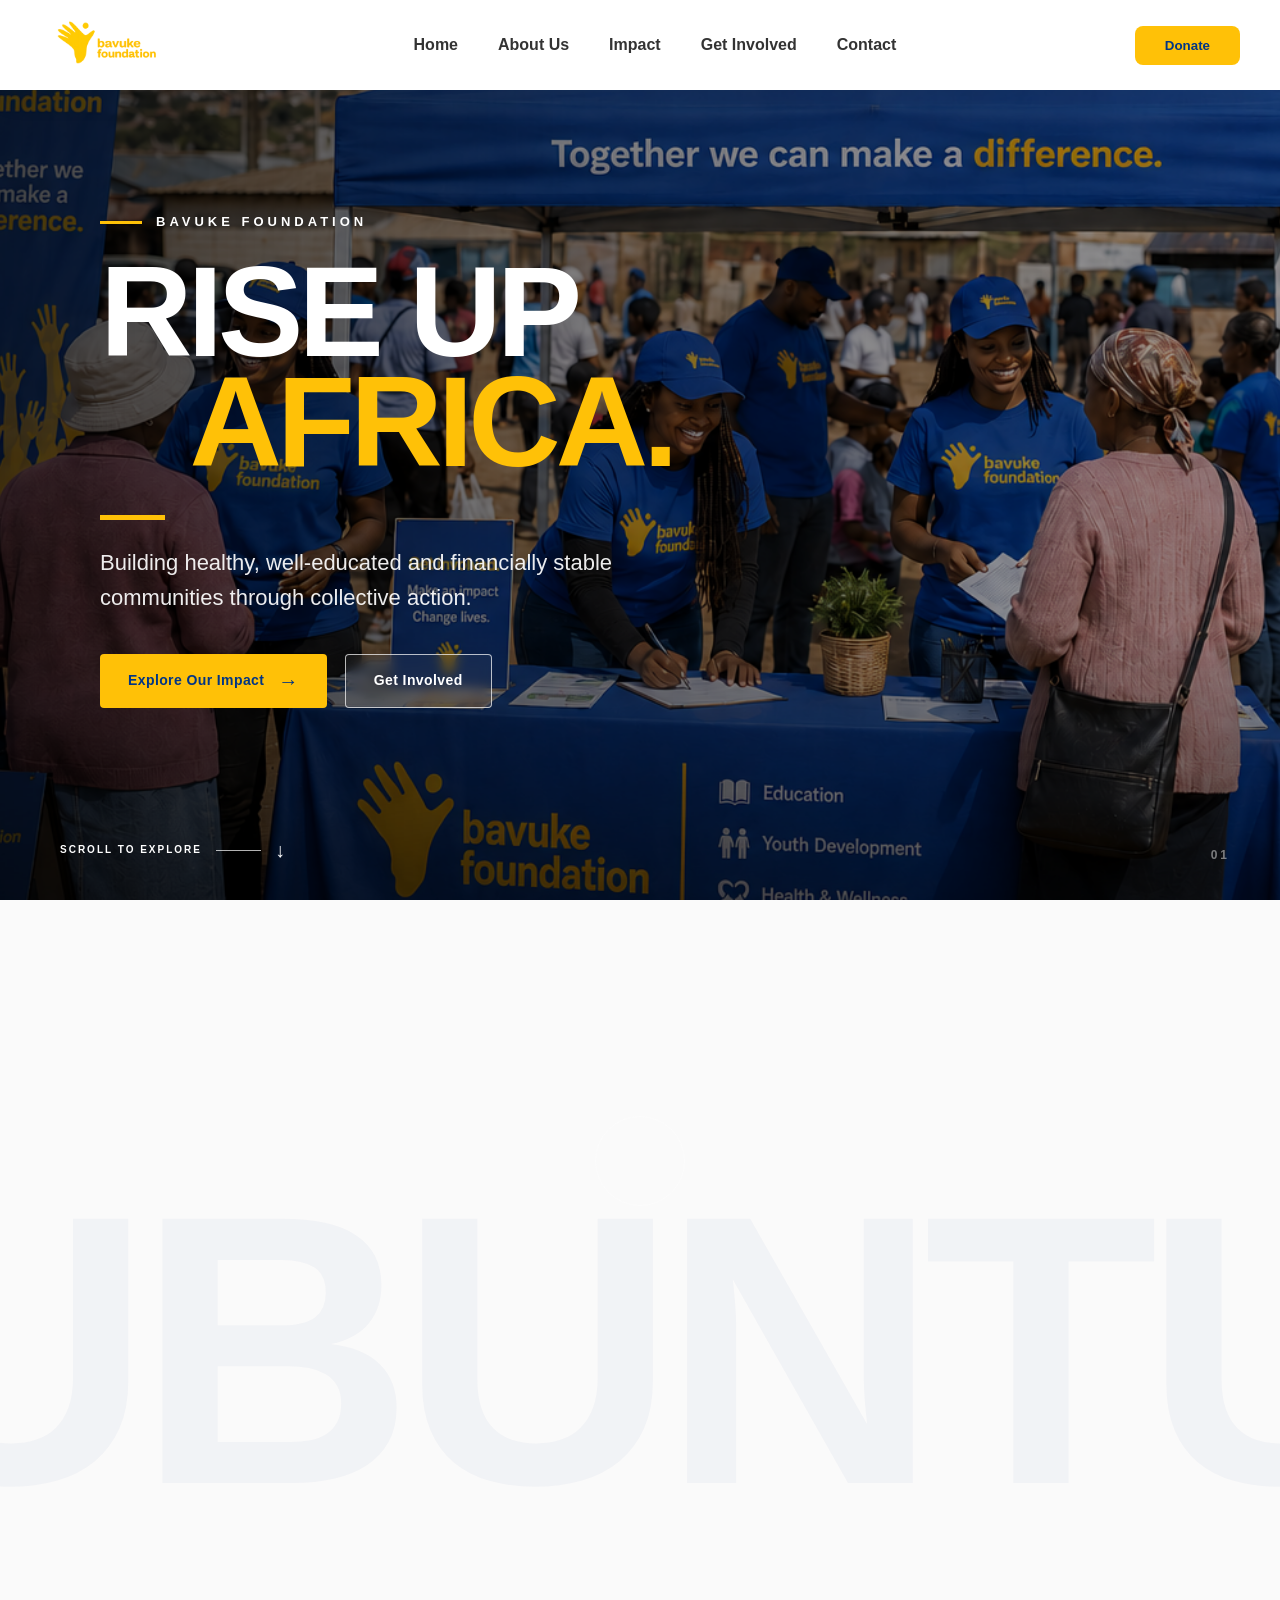
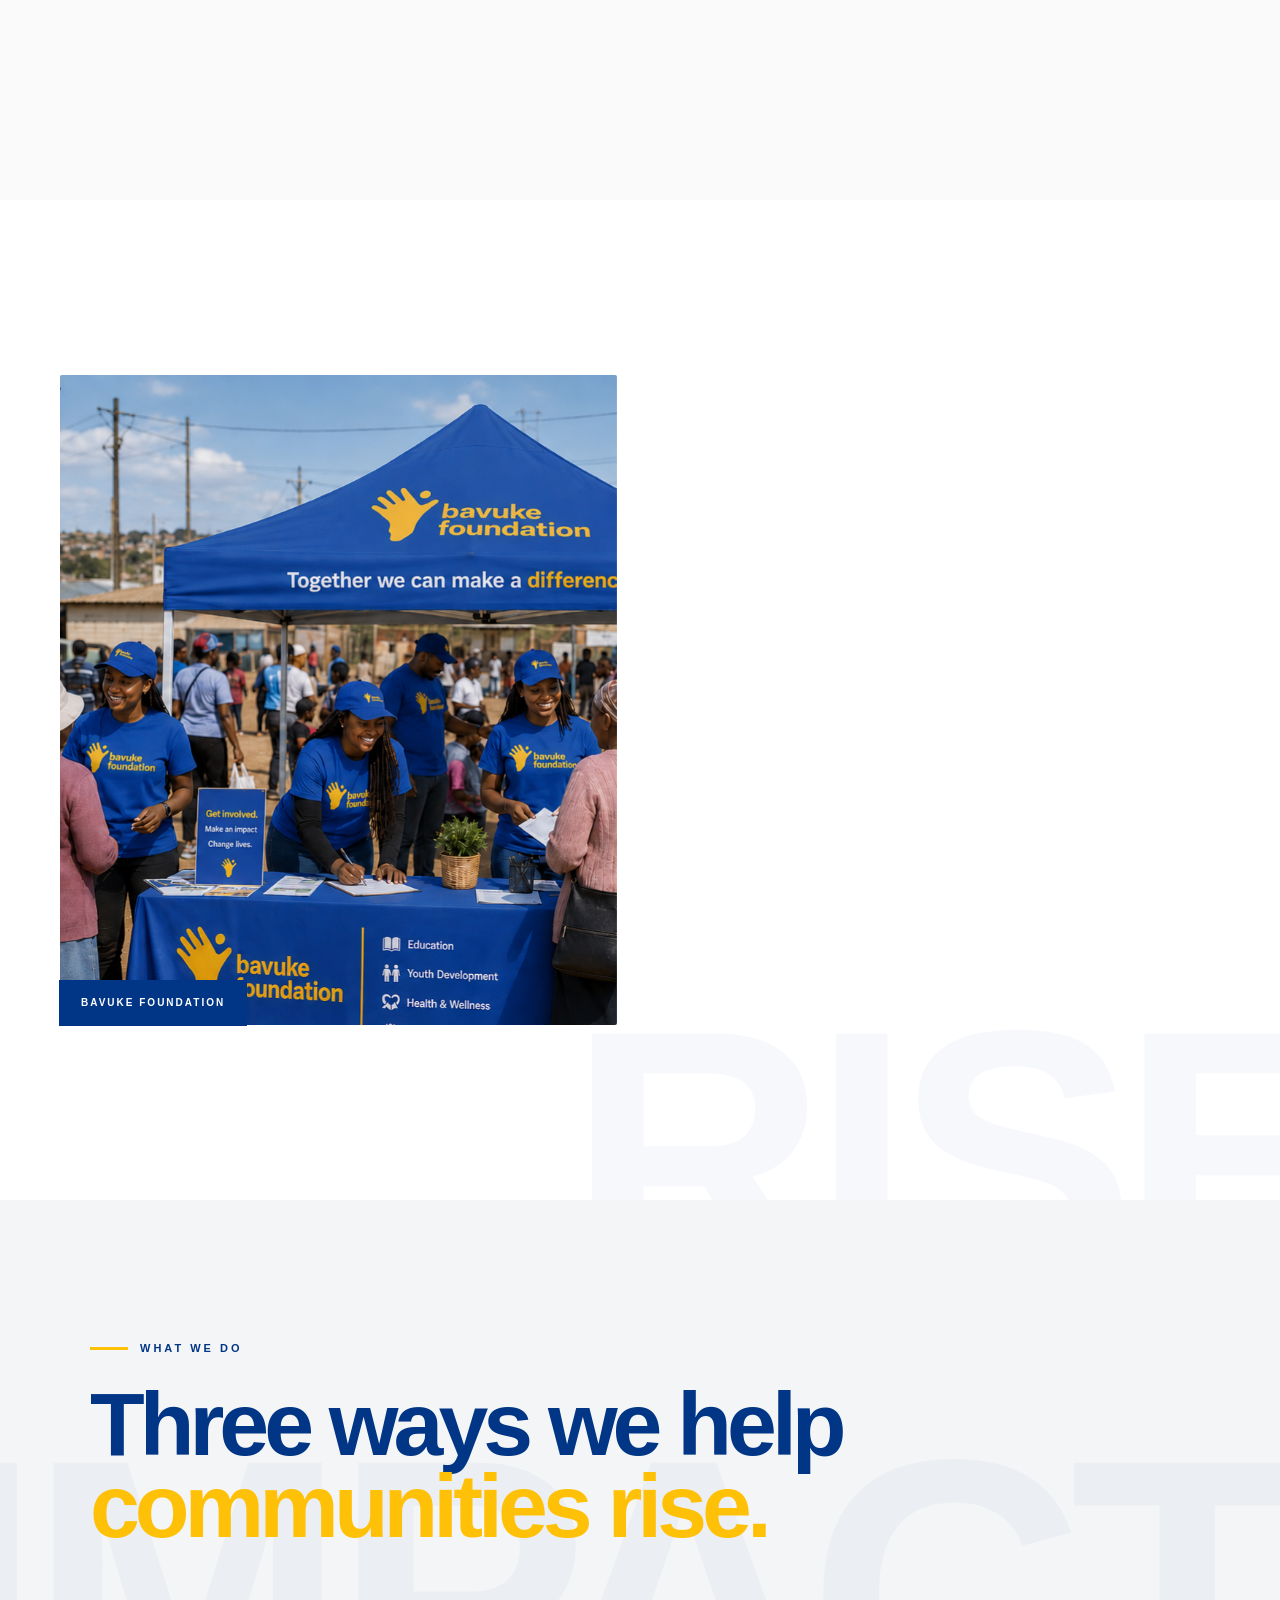
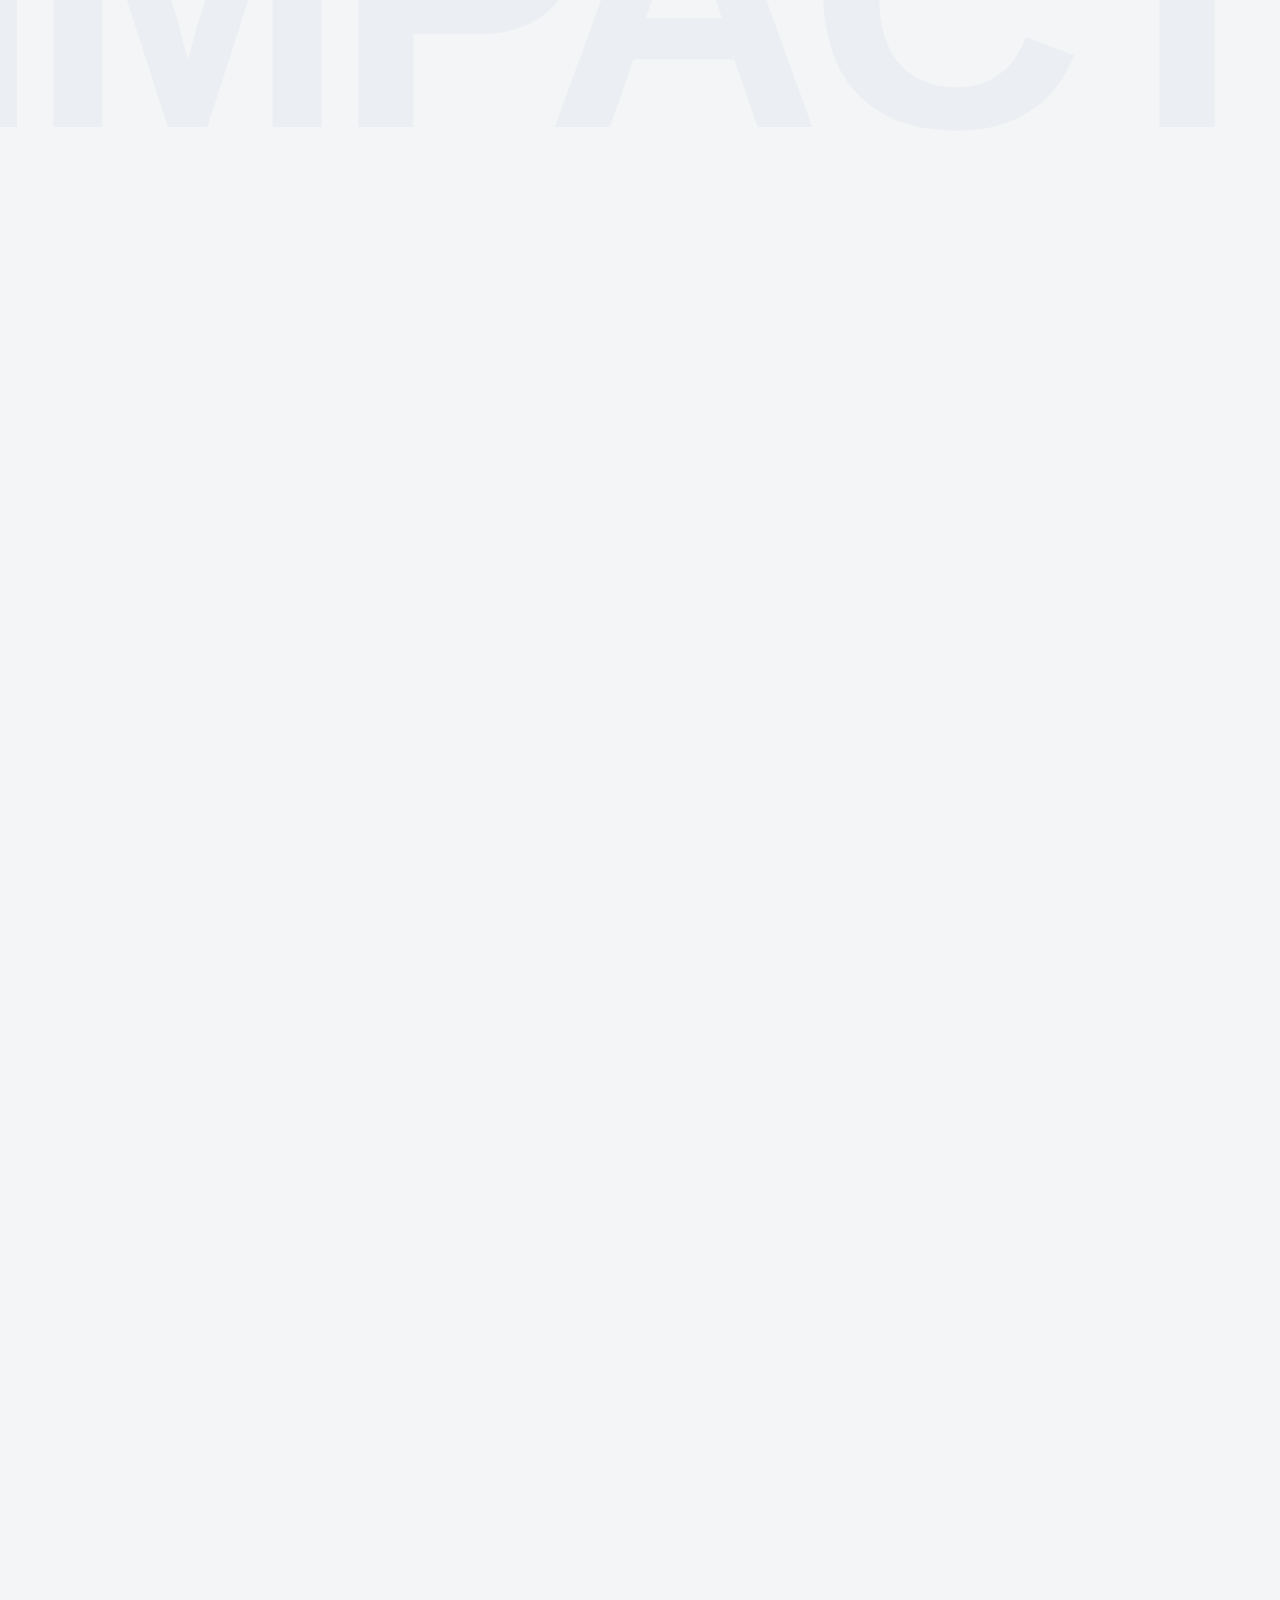
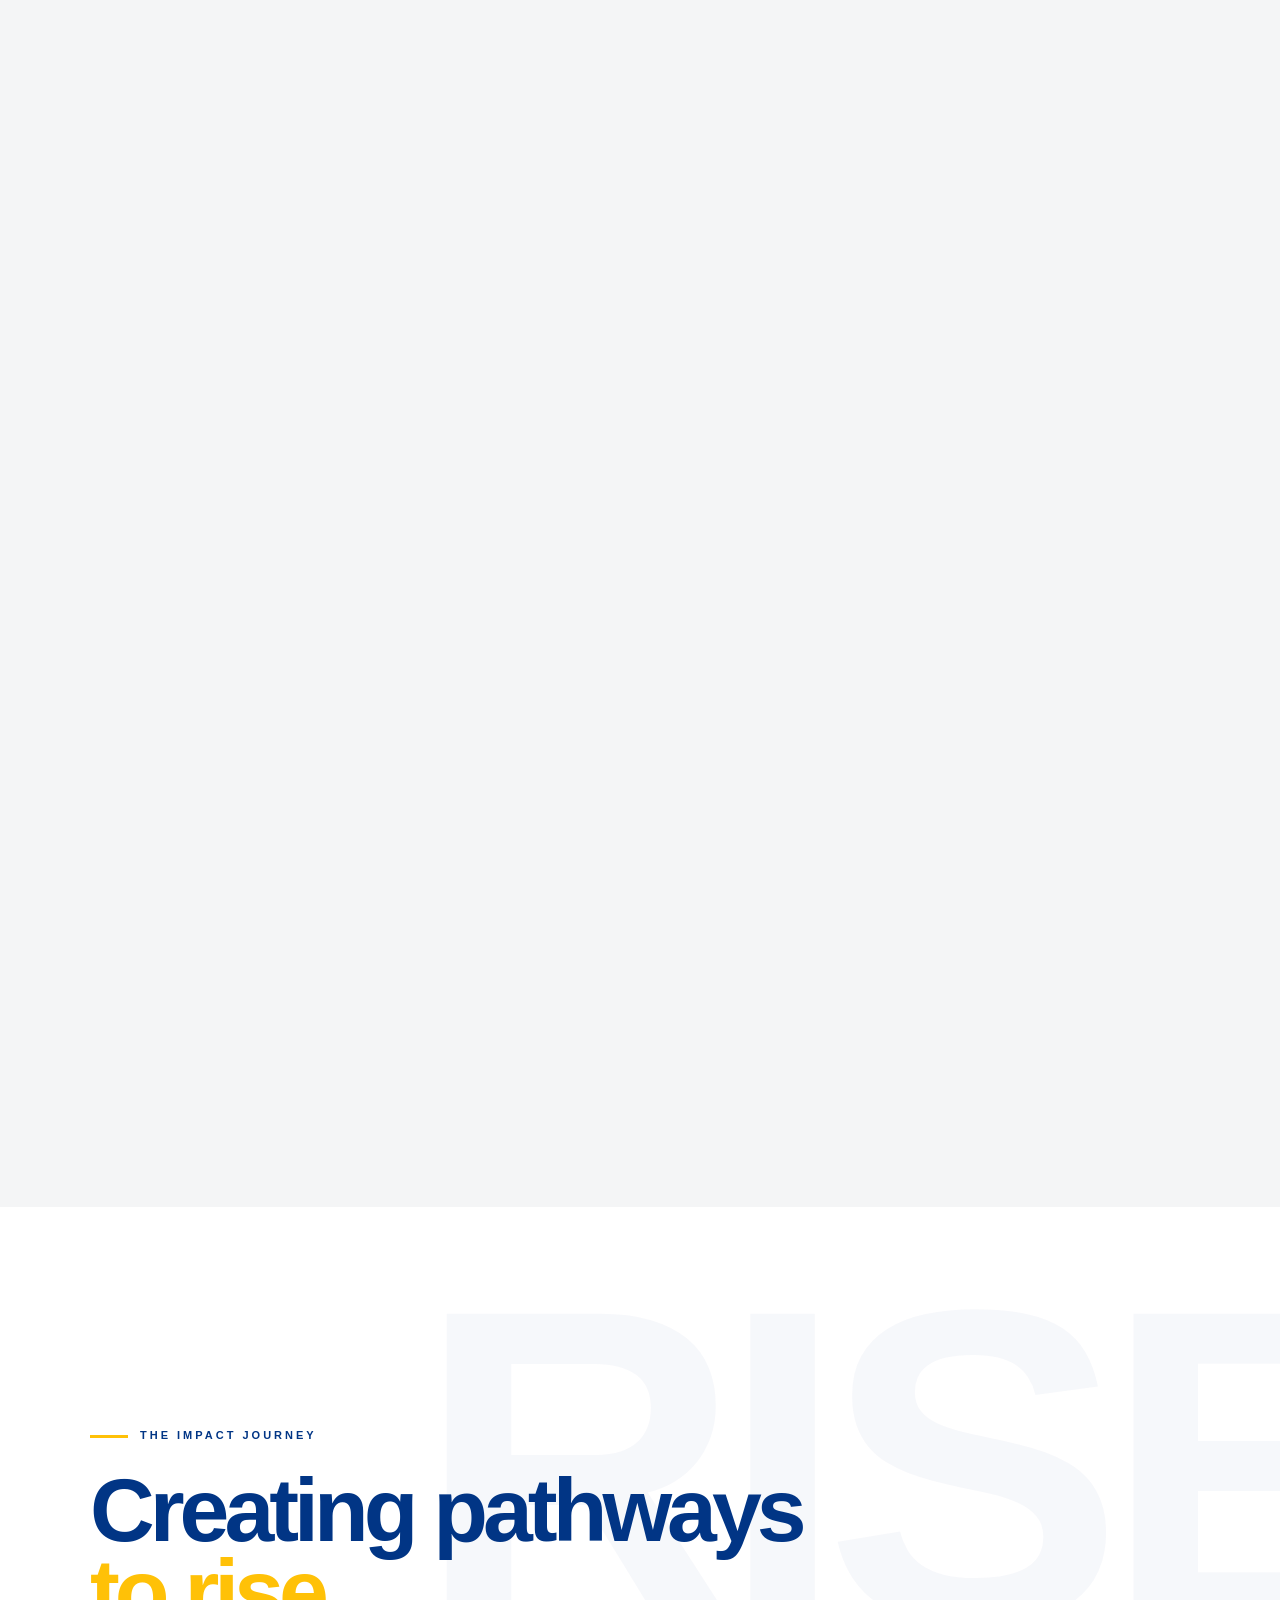
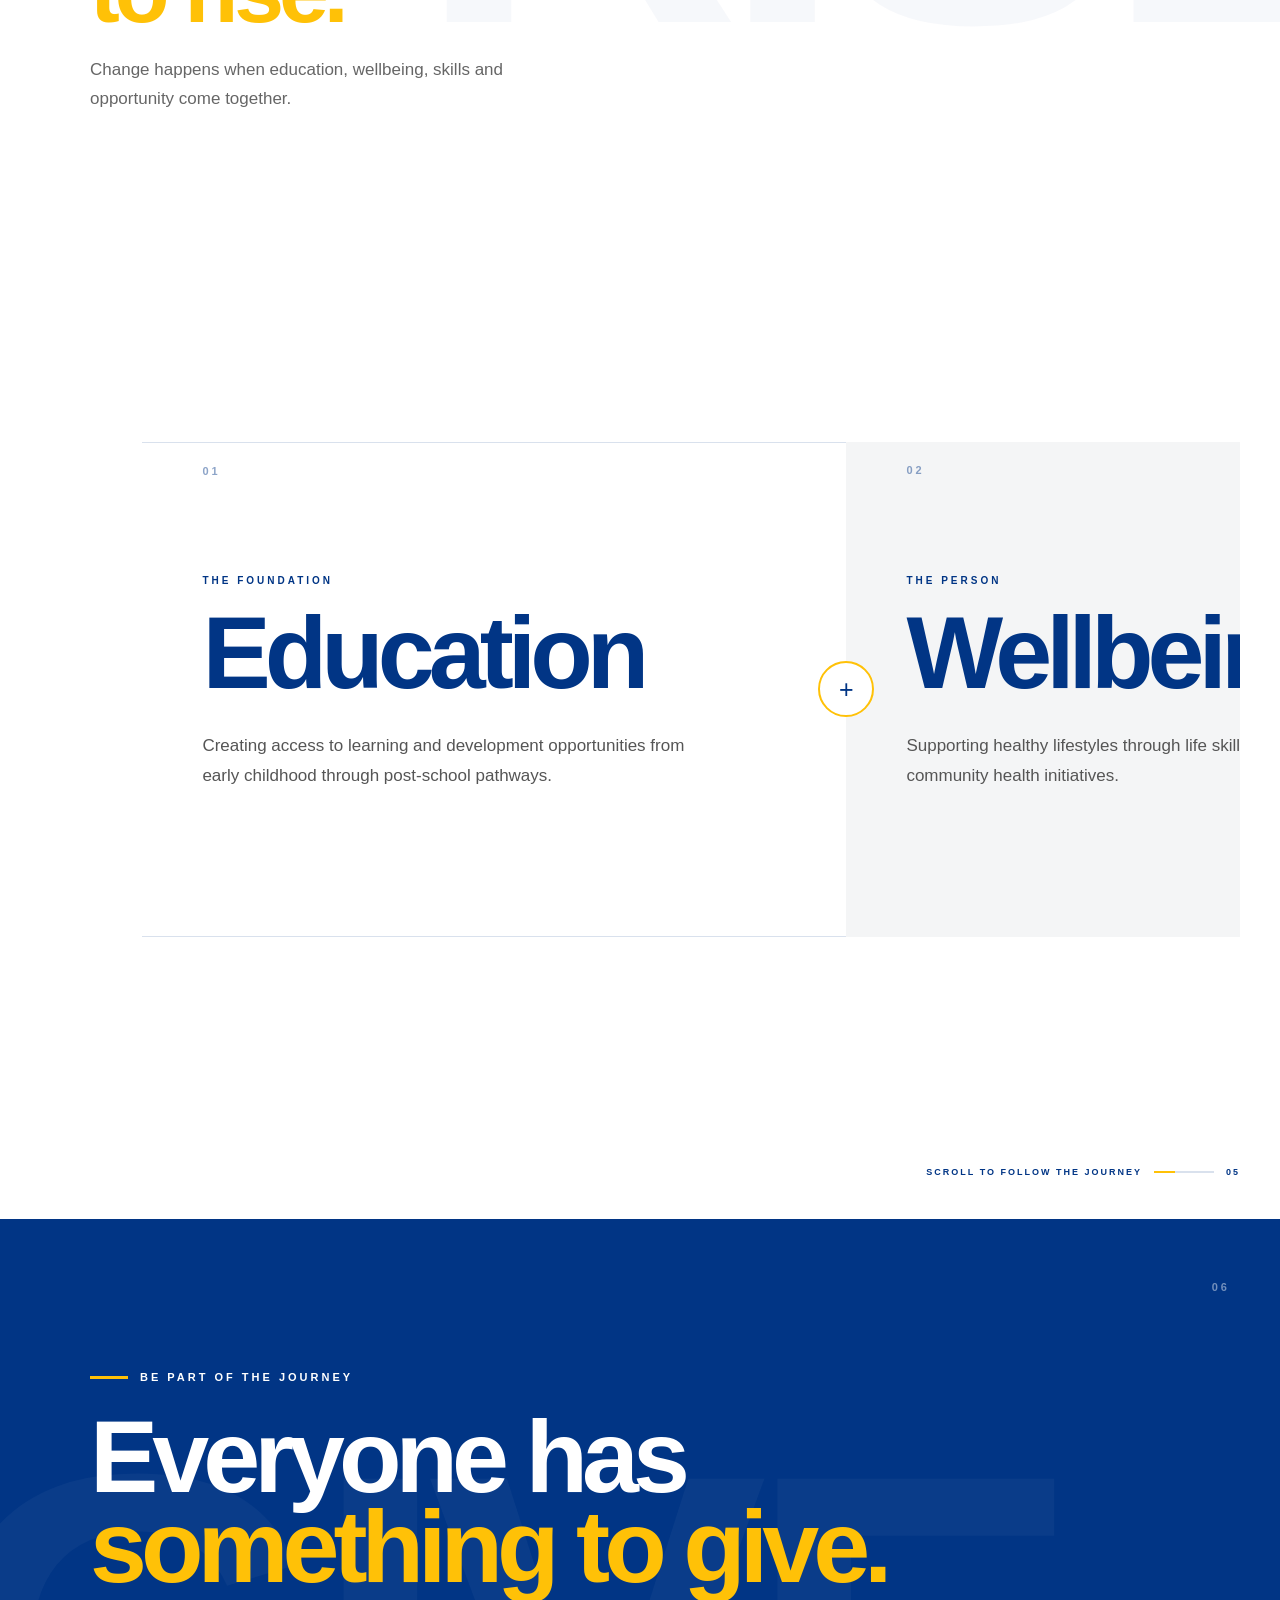
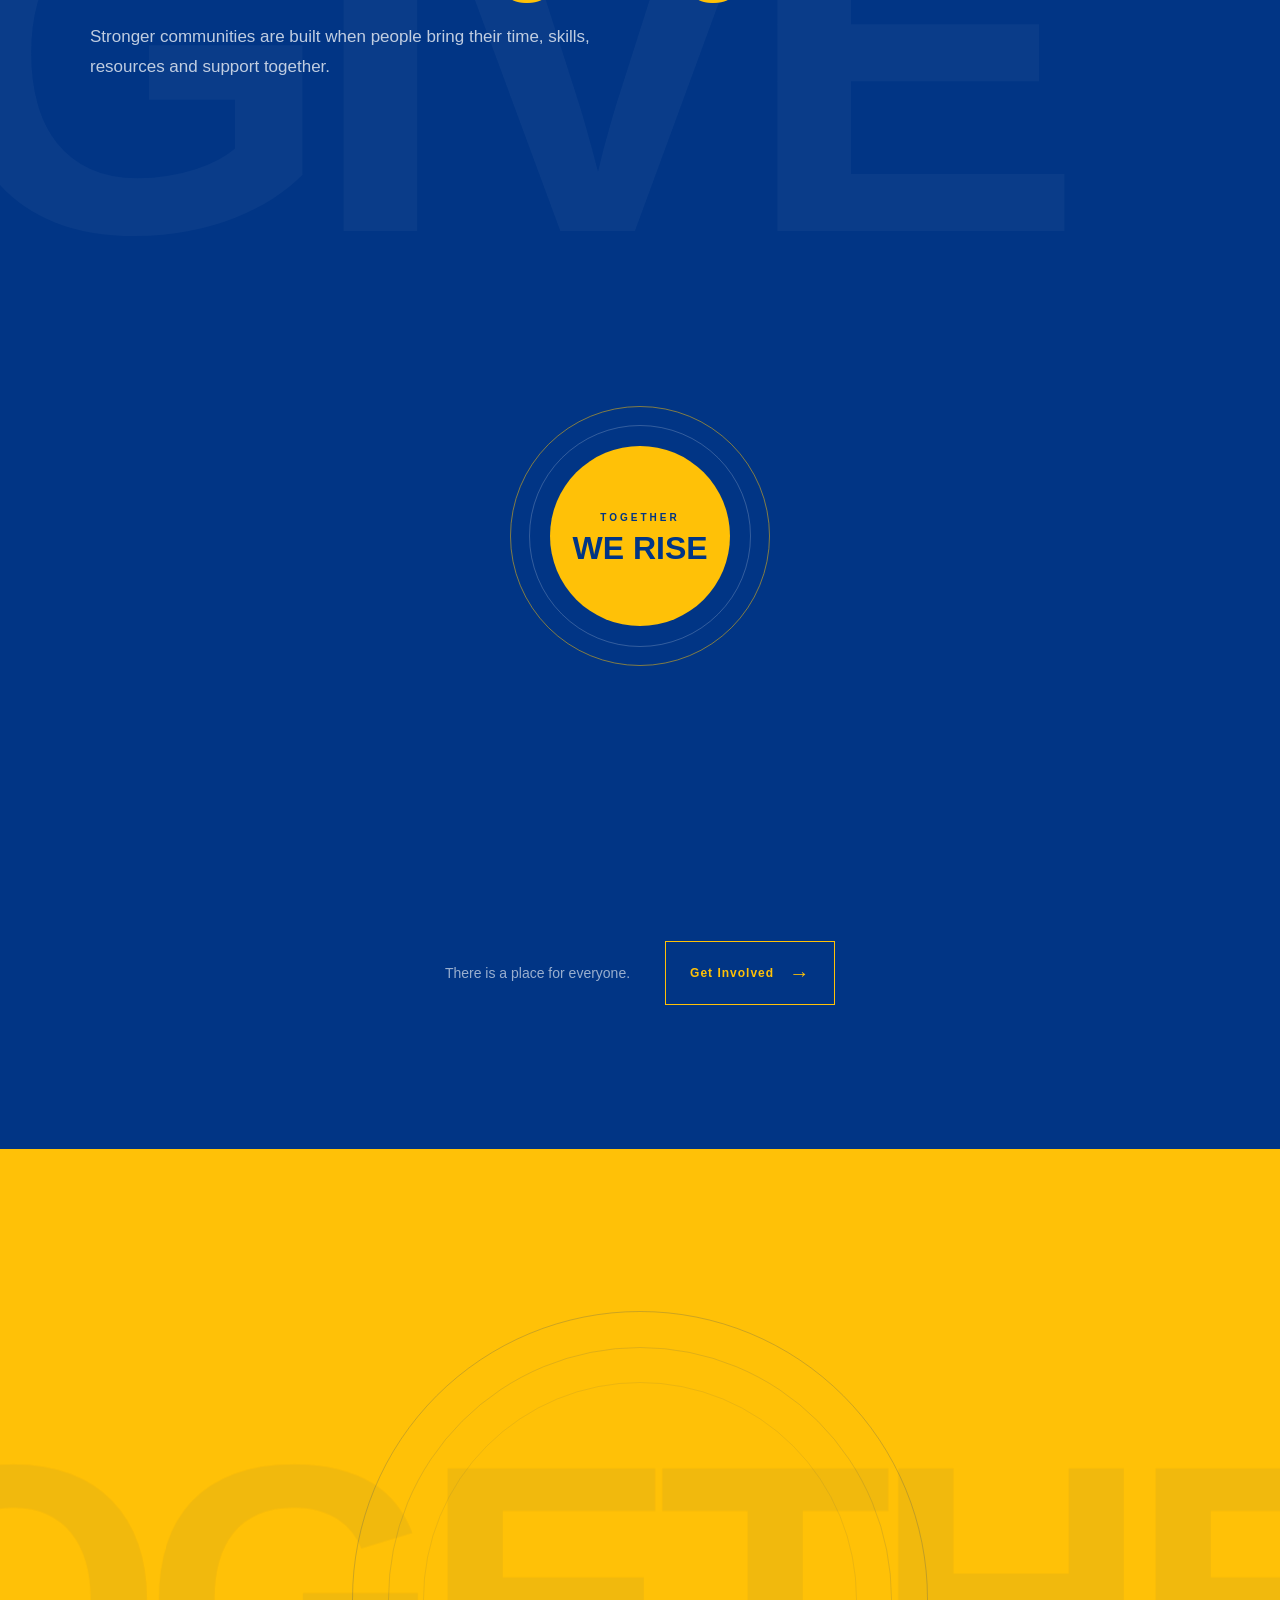
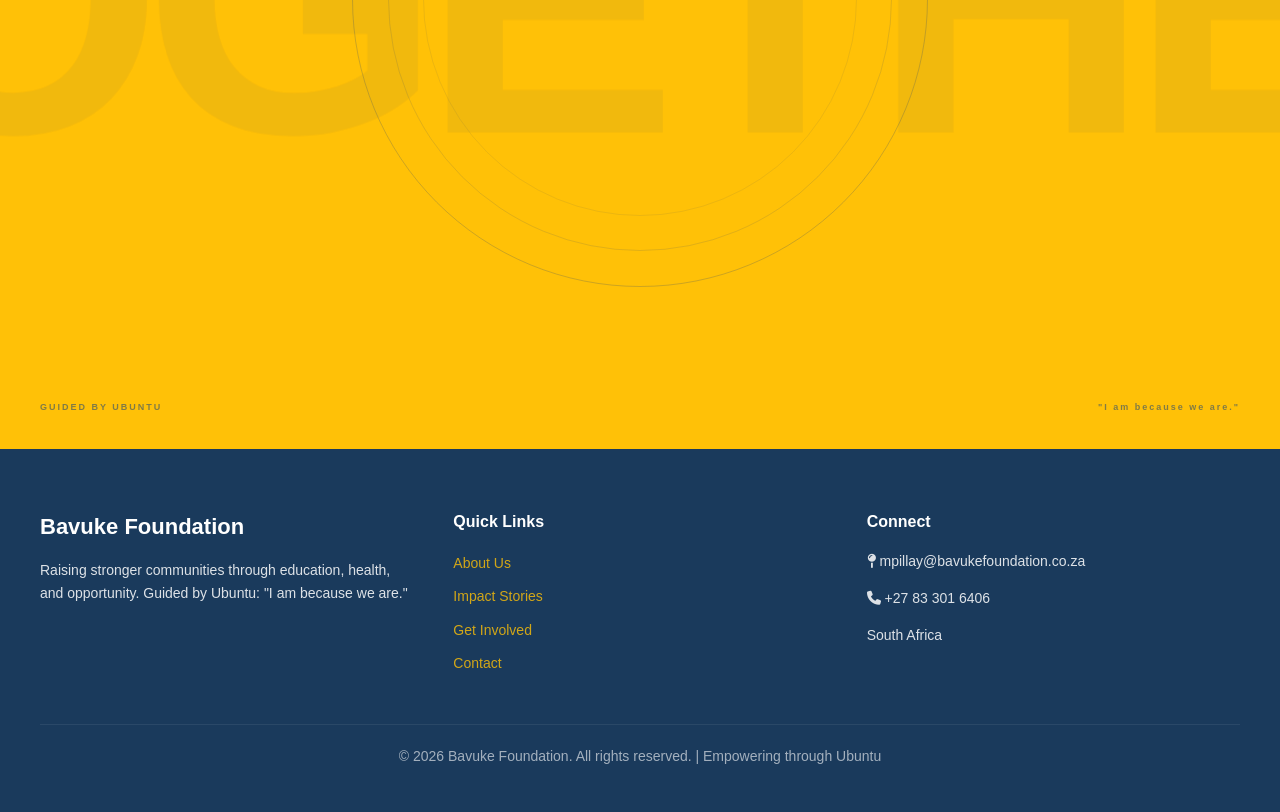
==== commit 69428d5f: "New changes. About page and home page" ====
--- a/index.html
+++ b/index.html
@@ -4,17 +4,27 @@
     <meta charset="utf-8" />
     <meta name="viewport" content="width=device-width, initial-scale=1" />
     <title>Bavuke Foundation</title>
+
+    <!-- =========================
+       MAIN STYLES
+  ========================== -->
     <link rel="stylesheet" href="styles.css" />
 
+    <!-- =========================
+       FONT AWESOME
+  ========================== -->
     <link
       rel="stylesheet"
       href="https://cdnjs.cloudflare.com/ajax/libs/font-awesome/6.7.2/css/all.min.css"
     />
   </head>
   <body>
+    <!-- =========================
+       NAVBAR
+  ========================== -->
     <nav>
       <div class="nav-container">
-        <a href="#home" class="logo">
+        <a href="./index.html" class="logo">
           <img
             src="./assets/images/logo/bavuke refined logo.png"
             alt="Bavuke Foundation"
@@ -22,11 +32,11 @@
         </a>
 
         <div class="nav-links">
-          <a href="#home">Home</a>
-          <a href="#about">About Us</a>
-          <a href="#impact">Impact</a>
-          <a href="#involved">Get Involved</a>
-          <a href="#contact">Contact</a>
+          <a href="./index.html">Home</a>
+          <a href="./about.html">About Us</a>
+          <a href="./impact.html">Impact</a>
+          <a href="./involved.html">Get Involved</a>
+          <a href="./contact.html">Contact</a>
 
           <button class="mobile-donate">Donate</button>
         </div>
@@ -43,47 +53,636 @@
       <div class="nav-overlay"></div>
     </nav>
 
+    <!-- =========================================================
+     HERO SECTION
+========================================================= -->
+
     <section id="home" class="hero">
+      <!-- Background -->
+      <div class="hero-background"></div>
+
+      <!-- Dark / Gradient Overlay -->
+      <div class="hero-overlay"></div>
+
+      <!-- Hero Content -->
       <div class="hero-content">
-        <h1>Bavuke Foundation</h1>
-        <div class="yellow-line"></div>
-        <p class="hero-subtitle">
-          Raising Stronger Communities through Education, Health, and
-          Opportunity
+        <div class="hero-eyebrow">BAVUKE FOUNDATION</div>
+
+        <h1 class="hero-title">
+          <span class="hero-title-line">RISE UP</span>
+          <span class="hero-title-line hero-title-accent">AFRICA.</span>
+        </h1>
+
+        <div class="hero-line"></div>
+
+        <p class="hero-description">
+          Building healthy, well-educated and financially stable communities
+          through collective action.
         </p>
-        <p class="hero-tagline">Guided by Ubuntu: "I am because we are"</p>
+
         <div class="hero-buttons">
-          <button class="btn-primary">Partner With Us</button>
-          <button class="btn-secondary">Learn More</button>
-        </div>
-      </div>
+          <a href="#impact" class="hero-btn hero-btn-primary">
+            Explore Our Impact
+            <span class="hero-btn-arrow">→</span>
+          </a>
+
+          <a href="#involved" class="hero-btn hero-btn-secondary">
+            Get Involved
+          </a>
+        </div>
+      </div>
+
+      <!-- Scroll Indicator -->
+      <a href="#ubuntu" class="hero-scroll">
+        <span class="hero-scroll-text"> SCROLL TO EXPLORE </span>
+
+        <span class="hero-scroll-line"></span>
+
+        <span class="hero-scroll-arrow"> ↓ </span>
+      </a>
+
+      <!-- Decorative Number -->
+      <div class="hero-number">01</div>
     </section>
 
-    <section id="about">
-      <div class="container">
-        <div class="section-header">
-          <h2>Our Vision & Mission</h2>
-          <div class="yellow-line"></div>
-        </div>
-        <div class="grid-2">
-          <div class="vision-content">
-            <h3>Our Mission</h3>
-            <p>
-              To improve lives by working collectively together so that others
-              can rise and achieve their full potential.
-            </p>
-            <div class="mission-box">
-              <p>Founded on Ubuntu - the belief that strength lies in unity.</p>
-            </div>
-          </div>
-          <div class="vision-placeholder">
-            <img src="./assets/images/Bavuke1.png" />
-          </div>
-        </div>
-      </div>
+    <!-- =========================================================
+     UBUNTU SECTION
+========================================================= -->
+
+    <section id="ubuntu" class="ubuntu-section">
+      <div class="ubuntu-background-text">UBUNTU</div>
+
+      <div class="ubuntu-content">
+        <div class="ubuntu-eyebrow">THE BAVUKE BELIEF</div>
+
+        <div class="ubuntu-symbol">
+          <div class="ubuntu-symbol-circle"></div>
+          <span></span>
+          <span></span>
+          <span></span>
+        </div>
+
+        <h2 class="ubuntu-title">
+          We rise
+          <span>together.</span>
+        </h2>
+
+        <div class="ubuntu-divider"></div>
+
+        <p class="ubuntu-quote">"I am because we are."</p>
+
+        <p class="ubuntu-description">
+          Rooted in the spirit of Ubuntu, we believe that unity is strength and
+          that collective action can unlock human potential, reduce inequality,
+          and build resilient communities.
+        </p>
+      </div>
+
+      <div class="ubuntu-scroll-number">02</div>
     </section>
 
-    <section class="bg-light">
+    <!-- =========================================================
+     WHO WE ARE SECTION
+========================================================= -->
+
+    <section id="about-preview" class="about-preview">
+      <!-- Background number -->
+      <div class="about-preview-number">03</div>
+
+      <div class="about-preview-container">
+        <!-- ========  IMAGE ======= -->
+
+        <div class="about-preview-image-wrap">
+          <div class="about-preview-image">
+            <img src="./assets/images/Bavuke1.png" alt="Bavuke Foundation" />
+          </div>
+
+          <div class="about-preview-image-label">BAVUKE FOUNDATION</div>
+        </div>
+
+        <!-- ========  CONTENT ======= -->
+
+        <div class="about-preview-content">
+          <div class="about-preview-eyebrow">WHO WE ARE</div>
+
+          <h2 class="about-preview-title">
+            Building
+            <span>stronger</span>
+            communities.
+          </h2>
+
+          <div class="about-preview-line"></div>
+
+          <p class="about-preview-lead">
+            Bavuke Foundation is committed to driving sustainable social change
+            by bringing communities, partners and stakeholders together.
+          </p>
+
+          <p class="about-preview-text">
+            We work to uplift and empower individuals and families, creating
+            opportunities for people to rise and achieve their full potential.
+          </p>
+
+          <a href="./about.html" class="about-preview-link">
+            Discover Our Story
+
+            <span>→</span>
+          </a>
+        </div>
+      </div>
+
+      <!-- ========  DECORATIVE WORD ======= -->
+
+      <div class="about-preview-background-word">RISE</div>
+    </section>
+
+    <!-- =========================================================
+     PROGRAMME PILLARS
+========================================================= -->
+
+    <section id="programmes" class="programmes-section">
+      <!-- Background -->
+      <div class="programmes-bg-word">IMPACT</div>
+
+      <!-- Header -->
+      <div class="programmes-header">
+        <span class="programmes-eyebrow"> WHAT WE DO </span>
+
+        <h2>
+          Three ways we help
+          <span>communities rise.</span>
+        </h2>
+      </div>
+
+      <div class="programmes-scroll-area">
+        <!-- Pinned Experience -->
+        <div class="programmes-stage">
+          <!-- ======== EDUCATION ========== -->
+
+          <article
+            class="programme-panel programme-education"
+            data-programme="education"
+          >
+            <div class="programme-panel-number">01</div>
+
+            <div class="programme-panel-content">
+              <div class="programme-panel-label">EDUCATION</div>
+
+              <h3>
+                Rise Up
+                <span>Child of Africa</span>
+              </h3>
+
+              <p>
+                A comprehensive education pipeline supporting beneficiaries from
+                early childhood through to post-secondary opportunities.
+              </p>
+
+              <div class="programme-tags">
+                <span>Early Childhood</span>
+                <span>Primary School</span>
+                <span>Secondary School</span>
+                <span>Post-School</span>
+              </div>
+
+              <a href="./impact.html#education" class="programme-link">
+                Explore Education
+                <span>→</span>
+              </a>
+            </div>
+
+            <div class="programme-panel-visual">
+              <img
+                src="./assets/images/educ-1024x613.jpg"
+                alt="Bavuke Education Programme"
+              />
+            </div>
+          </article>
+
+          <!-- ======= HEALTH ======= -->
+
+          <article
+            class="programme-panel programme-health"
+            data-programme="health"
+          >
+            <div class="programme-panel-number">02</div>
+
+            <div class="programme-panel-content">
+              <div class="programme-panel-label">HEALTH & WELLBEING</div>
+
+              <h3>
+                Rise Up
+                <span>and Play</span>
+              </h3>
+
+              <p>
+                Promoting holistic wellbeing through integrated health and
+                lifestyle interventions.
+              </p>
+
+              <div class="programme-tags">
+                <span>Life Skills</span>
+                <span>Sports</span>
+                <span>Nutrition</span>
+                <span>Health Awareness</span>
+              </div>
+
+              <a href="./impact.html#health" class="programme-link">
+                Explore Wellbeing
+                <span>→</span>
+              </a>
+            </div>
+
+            <div class="programme-panel-visual">
+              <img
+                src="./assets/images/health-1024x585.jpg"
+                alt="Bavuke Health and Wellbeing Programme"
+              />
+            </div>
+          </article>
+
+          <!-- ========= COMMUNITY ========= -->
+
+          <article
+            class="programme-panel programme-community"
+            data-programme="community"
+          >
+            <div class="programme-panel-number">03</div>
+
+            <div class="programme-panel-content">
+              <div class="programme-panel-label">COMMUNITY & VOLUNTEERISM</div>
+
+              <h3>
+                The Happy Hug
+                <span>Initiative</span>
+              </h3>
+
+              <p>
+                A flagship volunteer programme encouraging individuals and
+                organisations to contribute time, skills and resources.
+              </p>
+
+              <div class="programme-tags">
+                <span>Volunteer</span>
+                <span>Community Outreach</span>
+                <span>Social Support</span>
+                <span>Skills</span>
+              </div>
+
+              <a href="./involved.html#volunteer" class="programme-link">
+                Get Involved
+                <span>→</span>
+              </a>
+            </div>
+
+            <div class="programme-panel-visual">
+              <img
+                src="./assets/images/volu-1024x596.jpg"
+                alt="Bavuke Community and Volunteer Programme"
+              />
+            </div>
+          </article>
+        </div>
+      </div>
+
+      <!-- Progress -->
+      <div class="programmes-progress">
+        <span class="programmes-progress-current"> 01 </span>
+
+        <div class="programmes-progress-track">
+          <div class="programmes-progress-bar"></div>
+        </div>
+
+        <span class="programmes-progress-total"> 03 </span>
+      </div>
+    </section>
+
+    <!-- =========================================================
+     IMPACT JOURNEY
+========================================================= -->
+
+    <section id="impact-journey" class="impact-journey">
+      <!-- Background word -->
+      <div class="impact-journey-bg">RISE</div>
+
+      <!-- Section heading -->
+      <div class="impact-journey-heading">
+        <div class="impact-journey-eyebrow">THE IMPACT JOURNEY</div>
+
+        <h2>
+          Creating pathways
+          <span>to rise.</span>
+        </h2>
+
+        <p>
+          Change happens when education, wellbeing, skills and opportunity come
+          together.
+        </p>
+      </div>
+
+      <!-- =====================================================
+       HORIZONTAL EXPERIENCE
+  ====================================================== -->
+
+      <div class="impact-journey-track">
+        <div class="impact-journey-inner">
+          <!-- ===============================================
+           STEP 01
+      ================================================ -->
+
+          <article class="impact-step impact-step-01">
+            <div class="impact-step-number">01</div>
+
+            <div class="impact-step-icon">+</div>
+
+            <div class="impact-step-content">
+              <span> THE FOUNDATION </span>
+
+              <h3>Education</h3>
+
+              <p>
+                Creating access to learning and development opportunities from
+                early childhood through post-school pathways.
+              </p>
+            </div>
+          </article>
+
+          <!-- ===============================================
+           STEP 02
+      ================================================ -->
+
+          <article class="impact-step impact-step-02">
+            <div class="impact-step-number">02</div>
+
+            <div class="impact-step-icon">+</div>
+
+            <div class="impact-step-content">
+              <span> THE PERSON </span>
+
+              <h3>Wellbeing</h3>
+
+              <p>
+                Supporting healthy lifestyles through life skills, sport,
+                nutrition and community health initiatives.
+              </p>
+            </div>
+          </article>
+
+          <!-- ===============================================
+           STEP 03
+      ================================================ -->
+
+          <article class="impact-step impact-step-03">
+            <div class="impact-step-number">03</div>
+
+            <div class="impact-step-icon">+</div>
+
+            <div class="impact-step-content">
+              <span> THE POTENTIAL </span>
+
+              <h3>Skills</h3>
+
+              <p>
+                Building capabilities through accredited training, skills
+                development and workplace readiness.
+              </p>
+            </div>
+          </article>
+
+          <!-- ===============================================
+           STEP 04
+      ================================================ -->
+
+          <article class="impact-step impact-step-04">
+            <div class="impact-step-number">04</div>
+
+            <div class="impact-step-icon">→</div>
+
+            <div class="impact-step-content">
+              <span> THE OPPORTUNITY </span>
+
+              <h3>Empowerment</h3>
+
+              <p>
+                Creating pathways toward financial stability, employment,
+                entrepreneurship and greater independence.
+              </p>
+            </div>
+          </article>
+
+          <!-- ======== FINAL ========== -->
+
+          <article class="impact-step impact-step-final">
+            <div class="impact-final-circle">
+              <span> STRONGER </span>
+
+              <strong> COMMUNITIES </strong>
+            </div>
+          </article>
+        </div>
+      </div>
+
+      <!-- Scroll instruction -->
+
+      <div class="impact-journey-scroll">
+        <span> SCROLL TO FOLLOW THE JOURNEY </span>
+
+        <div class="impact-scroll-line">
+          <div></div>
+        </div>
+
+        <span> 05 </span>
+      </div>
+    </section>
+
+    <!-- =========================================================
+     GET INVOLVED / CONTRIBUTION SECTION
+========================================================= -->
+
+    <section id="give" class="give-section">
+      <!-- Background -->
+      <div class="give-bg-word">GIVE</div>
+
+      <!-- Section Number -->
+      <div class="give-number">06</div>
+
+      <!-- =====================================================
+       INTRO
+  ====================================================== -->
+
+      <div class="give-intro">
+        <div class="give-eyebrow">BE PART OF THE JOURNEY</div>
+
+        <h2>
+          Everyone has
+          <span>something to give.</span>
+        </h2>
+
+        <p>
+          Stronger communities are built when people bring their time, skills,
+          resources and support together.
+        </p>
+      </div>
+
+      <!-- =====================================================
+       CONTRIBUTION EXPERIENCE
+  ====================================================== -->
+
+      <div class="give-experience">
+        <!-- ===================================================
+         CENTRE
+    ==================================================== -->
+
+        <div class="give-centre">
+          <div class="give-centre-ring"></div>
+
+          <div class="give-centre-inner">
+            <span> TOGETHER </span>
+
+            <strong> WE RISE </strong>
+          </div>
+        </div>
+
+        <!-- ===================================================
+         TIME
+    ==================================================== -->
+
+        <article class="give-option give-option-time">
+          <div class="give-option-number">01</div>
+
+          <div class="give-option-icon">
+            <i class="fa-solid fa-hand-holding-heart"></i>
+          </div>
+
+          <div class="give-option-content">
+            <span> YOUR TIME </span>
+
+            <h3>Volunteer</h3>
+
+            <p>
+              Give your time to support programmes, communities and people on
+              their journey.
+            </p>
+
+            <a href="./involved.html#volunteer">
+              Volunteer With Us
+              <span>→</span>
+            </a>
+          </div>
+        </article>
+
+        <!-- ===================================================
+         SKILLS
+    ==================================================== -->
+
+        <article class="give-option give-option-skills">
+          <div class="give-option-number">02</div>
+
+          <div class="give-option-icon">
+            <i class="fa-solid fa-lightbulb"></i>
+          </div>
+
+          <div class="give-option-content">
+            <span> YOUR SKILLS </span>
+
+            <h3>Share What You Know</h3>
+
+            <p>
+              Skills transfer and mentorship can create meaningful opportunities
+              for others to grow.
+            </p>
+
+            <a href="./involved.html#skills">
+              Share Your Skills
+              <span>→</span>
+            </a>
+          </div>
+        </article>
+
+        <!-- ===================================================
+         SUPPORT
+    ==================================================== -->
+
+        <article class="give-option give-option-support">
+          <div class="give-option-number">03</div>
+
+          <div class="give-option-icon">
+            <i class="fa-solid fa-heart"></i>
+          </div>
+
+          <div class="give-option-content">
+            <span> YOUR SUPPORT </span>
+
+            <h3>Give</h3>
+
+            <p>
+              Financial and in-kind contributions help sustain programmes and
+              create opportunities for communities.
+            </p>
+
+            <a href="./involved.html#donate">
+              Support Bavuke
+              <span>→</span>
+            </a>
+          </div>
+        </article>
+      </div>
+
+      <!-- =====================================================
+       BOTTOM CTA
+  ====================================================== -->
+
+      <div class="give-bottom">
+        <p>There is a place for everyone.</p>
+
+        <a href="./involved.html" class="give-main-link">
+          Get Involved
+          <span>→</span>
+        </a>
+      </div>
+    </section>
+
+    <!-- =========================================================
+     CLOSING CTA
+========================================================= -->
+
+    <section id="closing" class="closing-section">
+      <!-- Background word -->
+      <div class="closing-bg-word">TOGETHER</div>
+
+      <!-- Decorative circle -->
+      <div class="closing-circle"></div>
+
+      <div class="closing-content">
+        <div class="closing-eyebrow">THE BAVUKE FOUNDATION</div>
+
+        <h2>
+          We rise
+          <span>together.</span>
+        </h2>
+
+        <p>When we work together, stronger communities become possible.</p>
+
+        <a href="./involved.html" class="closing-button">
+          Be Part of the Journey
+
+          <span>→</span>
+        </a>
+      </div>
+
+      <!-- Bottom message -->
+
+      <div class="closing-bottom">
+        <span> GUIDED BY UBUNTU </span>
+
+        <span> "I am because we are." </span>
+      </div>
+    </section>
+
+    <!-- =========================
+       FOCUS AREAS
+  ========================== -->
+    <!-- <section class="bg-light">
       <div class="container">
         <div class="section-header">
           <h2>Our Focus Areas</h2>
@@ -117,9 +716,12 @@
           </div>
         </div>
       </div>
-    </section>
-
-    <section class="bg-blue">
+    </section> -->
+
+    <!-- =========================
+       IMPACT STATISTICS
+  ========================== -->
+    <!-- <section class="bg-blue">
       <div class="container">
         <h2 style="text-align: center; color: white; margin-bottom: 60px">
           Our Impact
@@ -139,9 +741,12 @@
           </div>
         </div>
       </div>
-    </section>
-
-    <section id="impact" class="bg-light">
+    </section> -->
+
+    <!-- =========================
+       STORIES OF CHANGE
+  ========================== -->
+    <!-- <section id="impact" class="bg-light">
       <div class="container">
         <div class="section-header">
           <h2>Stories of Change</h2>
@@ -173,9 +778,12 @@
           </div>
         </div>
       </div>
-    </section>
-
-    <section id="involved">
+    </section> -->
+
+    <!-- =========================
+       GET INVOLVED
+  ========================== -->
+    <!-- <section id="involved">
       <div class="container">
         <div class="section-header">
           <h2>Get Involved</h2>
@@ -204,45 +812,11 @@
           </div>
         </div>
       </div>
-    </section>
-
-    <section id="contact" class="bg-blue">
-      <div class="container">
-        <h1 style="text-align: center; margin-bottom: 60px">Contact Us</h1>
-        <div class="grid-2">
-          <div class="contact-box">
-            <h3>Get in Touch</h3>
-            <div class="contact-item">
-              <h4><i class="fa-solid fa-map-pin"></i> Address</h4>
-              <p>
-                1707 Waterstone Park, Blackrock Road, Greenstone, Edenvale,
-                Johannesburg, South Africa 1609
-              </p>
-            </div>
-            <div class="contact-item">
-              <h4><i class="fa-solid fa-envelope"></i> Email</h4>
-              <a href="mailto:mpillay@bavukefoundation.co.za"
-                >mpillay@bavukefoundation.co.za</a
-              >
-            </div>
-            <div class="contact-item">
-              <h4><i class="fa-solid fa-phone"></i> Phone</h4>
-              <a href="tel:+27833016406">+27 83 301 6406</a>
-            </div>
-          </div>
-          <div class="contact-box">
-            <h3>Send a Message</h3>
-            <form id="contact-form">
-              <input type="text" placeholder="Your Name" required />
-              <input type="email" placeholder="Your Email" required />
-              <textarea placeholder="Your Message" rows="5" required></textarea>
-              <button type="submit" class="form-submit">Send Message</button>
-            </form>
-          </div>
-        </div>
-      </div>
-    </section>
-
+    </section> -->
+
+    <!-- =========================
+       FOOTER
+  ========================== -->
     <footer>
       <div class="container">
         <div class="grid-3">
@@ -280,6 +854,19 @@
       </div>
     </footer>
 
+    <!-- =========================GSAP========================== -->
+    <script src="https://cdnjs.cloudflare.com/ajax/libs/gsap/3.12.5/gsap.min.js"></script>
+
+    <script src="https://cdnjs.cloudflare.com/ajax/libs/gsap/3.12.5/ScrollTrigger.min.js"></script>
+    <!-- =========================JAVASCRIPT========================== -->
+    <script src="./assets/js/programmes.js"></script>
+    <script src="./assets/js/hero.js"></script>
+    <script src="./assets/js/ubuntu.js"></script>
+    <script src="./assets/js/about.js"></script>
+    <script src="./assets/js/impact-journey.js"></script>
+    <script src="./assets/js/give.js"></script>
+    <script src="./assets/js/closing.js"></script>
+
     <script src="./assets/js/script.js"></script>
   </body>
 </html>
--- a/styles.css
+++ b/styles.css
@@ -1,8 +1,60 @@
-/* RESET & BASE */
+/* =========================================================
+   BAVUKE FOUNDATION
+   MASTER STYLESHEET
+========================================================= */
+
+/* =========================================================
+   01. GLOBAL
+========================================================= */
+
+@import url("./assets/css/navbar.css");
+@import url("./assets/css/hero.css");
+@import url("./assets/css/ubuntu.css");
+@import url("./assets/css/about.css");
+@import url("./assets/css/programmes.css");
+@import url("./assets/css/impact-journey.css");
+@import url("./assets/css/give.css");
+@import url("./assets/css/closing.css");
+
+/* =========================================================
+   02. HOME
+========================================================= */
+
+@import url("./assets/css/sections.css");
+@import url("./assets/css/cards.css");
+@import url("./assets/css/contact.css");
+@import url("./assets/css/footer.css");
+
+/* =========================================================
+   SHARED PAGES
+========================================================= */
+@import url("./assets/css/inner-page-hero.css");
+
+/* =========================================================
+   02. ABOUT
+========================================================= */
+@import url("./assets/css/about-story.css");
+@import url("./assets/css/vision-mission.css");
+@import url("./assets/css/focus-areas.css");
+@import url("./assets/css/change-model.css");
+@import url("./assets/css/ripple-effect.css");
+
+/* =========================================================
+   RESET
+========================================================= */
+
 * {
   margin: 0;
   padding: 0;
   box-sizing: border-box;
+}
+
+/* =========================================================
+   BASE
+========================================================= */
+
+html {
+  scroll-behavior: smooth;
 }
 
 body {
@@ -11,10 +63,19 @@
     -apple-system,
     BlinkMacSystemFont,
     sans-serif;
+
   line-height: 1.6;
   color: #333;
   background: #fafafa;
 }
+
+body.menu-open {
+  overflow: hidden;
+}
+
+/* =========================================================
+   LINKS
+========================================================= */
 
 a {
   color: #2c5aa0;
@@ -25,14 +86,21 @@
   text-decoration: underline;
 }
 
+/* =========================================================
+   BUTTONS
+========================================================= */
+
 button {
   cursor: pointer;
   border: none;
-  transition: all 0.3s;
   font-family: inherit;
+  transition: all 0.3s ease;
 }
 
-/* TYPOGRAPHY */
+/* =========================================================
+   TYPOGRAPHY
+========================================================= */
+
 h1 {
   font-size: 48px;
   font-weight: 700;
@@ -61,68 +129,33 @@
   margin-bottom: 15px;
 }
 
-/* NAVBAR */
-/* nav {
-  position: sticky;
-  top: 0;
-  background: white;
-  box-shadow: 0 2px 10px rgba(0, 0, 0, 0.08);
-  z-index: 1000;
-}
+/* =========================================================
+   CONTAINER
+========================================================= */
 
-nav > div {
-  max-width: 1400px;
-  margin: 0 auto;
-  padding: 0 40px;
-  display: flex;
-  align-items: center;
-  justify-content: space-between;
-  height: 70px;
-} */
-
-.logo {
-  height: 100px;
-  width: auto;
-  display: flex;
-  align-items: center;
-}
-.logo img {
-  height: 100%;
-}
-
-/* .nav-links {
-  display: flex;
-  gap: 40px;
-  align-items: center;
-}
-
-.nav-links a {
-  color: #333;
-  font-size: 15px;
-  font-weight: 500;
-} */
-
-.donate-btn {
-  background: #ffc107;
-  color: #1a3a5c;
-  padding: 12px 30px;
-  font-size: 15px;
-  font-weight: 600;
-  border-radius: 4px;
-}
-
-.donate-btn:hover {
-  background: #ffb300;
-}
-
-/* LAYOUT */
 .container {
+  width: 100%;
   max-width: 1200px;
   margin: 0 auto;
 }
 
+/* =========================================================
+   SECTION
+========================================================= */
+
 section {
   padding: 80px 40px;
+}
+
+/* =========================================================
+   GRID
+========================================================= */
+
+.grid-2 {
+  display: grid;
+  grid-template-columns: 1fr 1fr;
+  gap: 60px;
+  align-items: center;
 }
 
 .grid-3 {
@@ -131,592 +164,13 @@
   gap: 40px;
 }
 
-.grid-2 {
-  display: grid;
-  grid-template-columns: 1fr 1fr;
-  gap: 60px;
-  align-items: center;
-}
-
-/* HERO SECTION */
-.hero {
-  background:
-    linear-gradient(rgba(0, 0, 0, 0.5), rgba(0, 0, 0, 0.5)),
-    url("./Bavuke1.png") center/cover;
-  color: white;
-  text-align: center;
-  min-height: 700px;
-  display: flex;
-  flex-direction: column;
-  justify-content: center;
-  align-items: center;
-  position: relative;
-}
-
-.hero-content {
-  max-width: 800px;
-  position: relative;
-  z-index: 1;
-}
-
-.hero-subtitle {
-  font-size: 22px;
-  margin: 30px 0;
-  opacity: 0.95;
-}
-
-.hero-tagline {
-  font-size: 16px;
-  opacity: 0.85;
-  font-style: italic;
-}
-
-.hero-buttons {
-  margin-top: 40px;
-  display: flex;
-  gap: 20px;
-  justify-content: center;
-  flex-wrap: wrap;
-}
-
-.btn-primary {
-  background: #ffc107;
-  color: #1a3a5c;
-  padding: 16px 45px;
-  font-size: 16px;
-  font-weight: 600;
-  border-radius: 4px;
-  box-shadow: 0 4px 15px rgba(255, 193, 7, 0.3);
-}
-
-.btn-secondary {
-  background: transparent;
-  color: white;
-  border: 2px solid white;
-  padding: 16px 45px;
-  font-size: 16px;
-  font-weight: 600;
-  border-radius: 4px;
-}
-
-.btn-primary:hover,
-.btn-secondary:hover {
-  opacity: 0.9;
-}
-
-/* =======================
-   NAVBAR
-========================== */
-
-nav {
-  position: fixed;
-  top: 0;
-  left: 0;
-  width: 100%;
-  background: white;
-  z-index: 1000;
-  box-shadow: 0 10px 30px rgba(0, 0, 0, 0.05);
-}
-
-.nav-container {
-  max-width: 1400px;
-  margin: auto;
-  height: 80px;
-  padding: 0 40px;
-  display: flex;
-  align-items: center;
-  justify-content: space-between;
-}
-
-.logo img {
-  height: 60px;
-}
-
-.nav-links {
-  display: flex;
-  gap: 40px;
-  align-items: center;
-}
-
-.nav-links a {
-  color: #333;
-  font-weight: 600;
-  text-decoration: none;
-  transition: 0.3s;
-}
-
-.nav-links a:hover {
-  color: #ffc107;
-}
-
-.donate-btn {
-  background: #ffc107;
-  color: #013585;
-  padding: 12px 30px;
-  border: none;
-  border-radius: 8px;
-  font-weight: 700;
-}
-
-/* =======================
-   HAMBURGER
-========================== */
-
-.menu-toggle {
-  display: none;
-  width: 35px;
-  height: 45px;
-  border: none;
-  background: none;
-  cursor: pointer;
-  position: relative;
-  z-index: 1002;
-}
-
-.menu-toggle span {
-  position: absolute;
-
-  left: 0;
-
-  width: 100%;
-  height: 4px;
-
-  background: #ffc107;
-
-  border-radius: 100px;
-
-  transition: 0.35s;
-}
-
-.menu-toggle span:nth-child(1) {
-  top: 8px;
-}
-
-.menu-toggle span:nth-child(2) {
-  top: 20px;
-}
-
-.menu-toggle span:nth-child(3) {
-  top: 32px;
-}
-
-.menu-toggle.active span:nth-child(1) {
-  transform: rotate(45deg);
-
-  top: 20px;
-}
-
-.menu-toggle.active span:nth-child(2) {
-  opacity: 0;
-}
-
-.menu-toggle.active span:nth-child(3) {
-  transform: rotate(-45deg);
-
-  top: 20px;
-}
-
-/* =======================
-   OVERLAY
-========================== */
-
-.nav-overlay {
-  position: fixed;
-  inset: 0;
-  background: rgba(0, 0, 0, 0.45);
-  opacity: 0;
-  visibility: hidden;
-  transition: 0.35s;
-  z-index: 998;
-}
-
-.nav-overlay.active {
-  opacity: 1;
-  visibility: visible;
-}
-
-/* =======================
-   MOBILE
-========================== */
-
-.mobile-donate {
-  display: none;
-}
+/* =========================================================
+   MOBILE GLOBAL
+========================================================= */
 
 @media (max-width: 768px) {
-  .menu-toggle {
-    display: block;
-  }
-
-  .donate-btn {
-    display: none;
-  }
-
-  .nav-links {
-    position: fixed;
-    top: 0;
-    right: -100%;
-    width: 300px;
-    max-width: 85%;
-    height: 100vh;
-    background: white;
-    flex-direction: column;
-    justify-content: center;
-    gap: 35px;
-    transition: 0.45s ease;
-    z-index: 999;
-    box-shadow: -10px 0 30px rgba(0, 0, 0, 0.08);
-  }
-
-  .nav-links.active {
-    right: 0;
-  }
-
-  .nav-links a {
-    font-size: 20px;
-  }
-
-  .mobile-donate {
-    display: block;
-    margin-top: 20px;
-    background: #ffc107;
-    color: #013585;
-    border: none;
-    padding: 14px 35px;
-    border-radius: 8px;
-    font-weight: bold;
-  }
-}
-
-@media (max-width: 430px) {
-  .nav-container {
-    padding: 0 20px;
-  }
-
-  .logo img {
-    height: 50px;
-  }
-
-  .nav-links {
-    width: 100%;
-  }
-}
-
-/* SECTION STYLES */
-.section-header {
-  text-align: center;
-  margin-bottom: 60px;
-}
-
-.yellow-line {
-  display: inline-block;
-  height: 4px;
-  background: #ffc107;
-  width: 60px;
-  margin: 15px auto 30px;
-}
-
-.bg-light {
-  background: #f5f5f5;
-}
-
-.bg-blue {
-  background: linear-gradient(135deg, #2c5aa0 0%, #1a3a5c 100%);
-  color: white;
-}
-
-.bg-blue h2,
-.bg-blue h3,
-.bg-blue h4 {
-  color: white;
-}
-
-/* CARDS */
-.card {
-  background: white;
-  border-radius: 12px;
-  padding: 40px;
-  box-shadow: 0 2px 10px rgba(0, 0, 0, 0.08);
-  transition:
-    transform 0.3s,
-    box-shadow 0.3s;
-  justify-content: center;
-  align-items: center;
-  text-align: center;
-}
-
-.card-icon,
-.card > .fa,
-.card > .fa-solid {
-  font-size: 50px;
-  margin-bottom: 20px;
-  color: #013585;
-
-  line-height: 1;
-  display: inline-block;
-}
-
-.card-icon i {
-  font-size: inherit;
-  line-height: 1;
-}
-
-.card:hover {
-  transform: translateY(-8px);
-  box-shadow: 0 12px 24px rgba(0, 0, 0, 0.12);
-}
-
-.pillar-icon {
-  font-size: 50px;
-  margin-bottom: 20px;
-}
-
-.mission-box {
-  background: #2c5aa0;
-  color: white;
-  padding: 30px;
-  border-radius: 8px;
-  margin-top: 25px;
-}
-
-.mission-box p {
-  margin: 0;
-}
-
-.vision-content {
-  display: flex;
-  flex-direction: column;
-  justify-content: center;
-  align-items: center;
-  text-align: center;
-  width: 100%;
-}
-
-.vision-placeholder {
-  background: linear-gradient(135deg, #e8f0f7 0%, #f0f4f9 100%);
-  padding: 10px;
-  border-radius: 12px;
-  width: 100%;
-  text-align: center;
-  color: #999;
-  font-size: 14px;
-}
-.vision-placeholder img {
-  max-width: 100%;
-  height: auto;
-  border-radius: 12px;
-}
-
-/* STATISTICS */
-.stat {
-  text-align: center;
-  margin: 30px 0;
-}
-
-.stat-number {
-  font-size: 54px;
-  font-weight: 700;
-  color: #ffc107;
-  margin-bottom: 12px;
-}
-
-.stat p {
-  font-size: 16px;
-  opacity: 0.9;
-}
-
-/* TESTIMONIALS */
-.testimonial {
-  border-left: 6px solid #ffc107;
-}
-
-.testimonial p:first-child {
-  font-size: 15px;
-  color: #666;
-  margin-bottom: 20px;
-  font-style: italic;
-}
-
-.testimonial-name {
-  font-weight: 700;
-  color: #2c5aa0;
-  margin-top: 12px !important;
-  margin-bottom: 8px !important;
-}
-
-.testimonial-role {
-  font-size: 13px;
-  color: #999;
-  margin: 0 !important;
-}
-
-/* CTA CARDS */
-.cta-card {
-  text-align: center;
-  border-top: 6px solid #2c5aa0;
-}
-
-.cta-card:nth-child(2) {
-  border-top-color: #4caf50;
-}
-
-.cta-card:nth-child(3) {
-  border-top-color: #ff9800;
-}
-
-.cta-icon {
-  font-size: 48px;
-  margin-bottom: 20px;
-}
-
-.cta-link {
-  display: inline-block;
-  padding: 12px 35px;
-  border-radius: 4px;
-  font-weight: 600;
-  margin-top: 15px;
-  text-decoration: none;
-  color: white;
-}
-
-.donate-link {
-  background: #ffc107;
-  color: #1a3a5c;
-}
-
-.volunteer-link {
-  background: #4caf50;
-}
-
-.partner-link {
-  background: #ff9800;
-}
-
-.cta-link:hover {
-  opacity: 0.9;
-}
-
-/* CONTACT SECTION */
-.contact-box {
-  background: white;
-  color: #333;
-  padding: 40px;
-  border-radius: 12px;
-}
-
-.bg-blue .contact-box {
-  background: white;
-  color: #333;
-}
-
-.contact-item {
-  margin-bottom: 30px;
-}
-
-.contact-item h4 {
-  color: #2c5aa0;
-  margin-bottom: 12px;
-}
-
-.contact-item p,
-.contact-item a {
-  font-size: 14px;
-}
-
-/* CONTACT FORM */
-form {
-  display: flex;
-  flex-direction: column;
-  gap: 20px;
-}
-
-input,
-textarea {
-  padding: 12px 16px;
-  border: 2px solid #e0e0e0;
-  border-radius: 6px;
-  font-size: 14px;
-  font-family: inherit;
-  transition:
-    border-color 0.3s,
-    box-shadow 0.3s;
-}
-
-input:focus,
-textarea:focus {
-  border-color: #2c5aa0;
-  box-shadow: 0 0 0 3px rgba(44, 90, 160, 0.1);
-  outline: none;
-}
-
-.form-submit {
-  background: #2c5aa0;
-  color: white;
-  padding: 14px 30px;
-  border-radius: 6px;
-  font-weight: 600;
-  text-transform: uppercase;
-  letter-spacing: 0.5px;
-}
-
-.form-submit:hover {
-  background: #1f4577;
-}
-
-/* FOOTER */
-footer {
-  background: #1a3a5c;
-  color: white;
-  padding: 60px 40px 30px;
-}
-
-footer h3,
-footer h4 {
-  color: white;
-  margin-bottom: 15px;
-}
-
-footer p {
-  font-size: 14px;
-  opacity: 0.85;
-}
-
-footer ul {
-  list-style: none;
-}
-
-footer li {
-  margin-bottom: 8px;
-}
-
-footer a {
-  color: #ffc107;
-  opacity: 0.8;
-  font-size: 14px;
-}
-
-footer a:hover {
-  opacity: 1;
-  text-decoration: underline;
-}
-
-.footer-bottom {
-  border-top: 1px solid rgba(255, 255, 255, 0.1);
-  padding-top: 20px;
-  text-align: center;
-  font-size: 13px;
-  opacity: 0.7;
-}
-
-/* RESPONSIVE */
-@media (max-width: 768px) {
-  .grid-3,
-  .grid-2 {
-    grid-template-columns: 1fr;
-  }
-
   section {
-    padding: 40px 20px;
+    padding: 60px 20px;
   }
 
   h1 {
@@ -727,31 +181,8 @@
     font-size: 28px;
   }
 
-  .hero {
-    min-height: 500px;
-    padding: 80px 20px;
-  }
-
-  .hero-subtitle {
-    font-size: 18px;
-  }
-
-  .hero-buttons {
-    flex-direction: column;
-  }
-
-  .btn-primary,
-  .btn-secondary {
-    width: 100%;
+  .grid-2,
+  .grid-3 {
+    grid-template-columns: 1fr;
   }
 }
-
-@media (max-width: 768px) {
-  .donate-btn {
-    display: none;
-  }
-}
-
-body.menu-open {
-  overflow: hidden;
-}
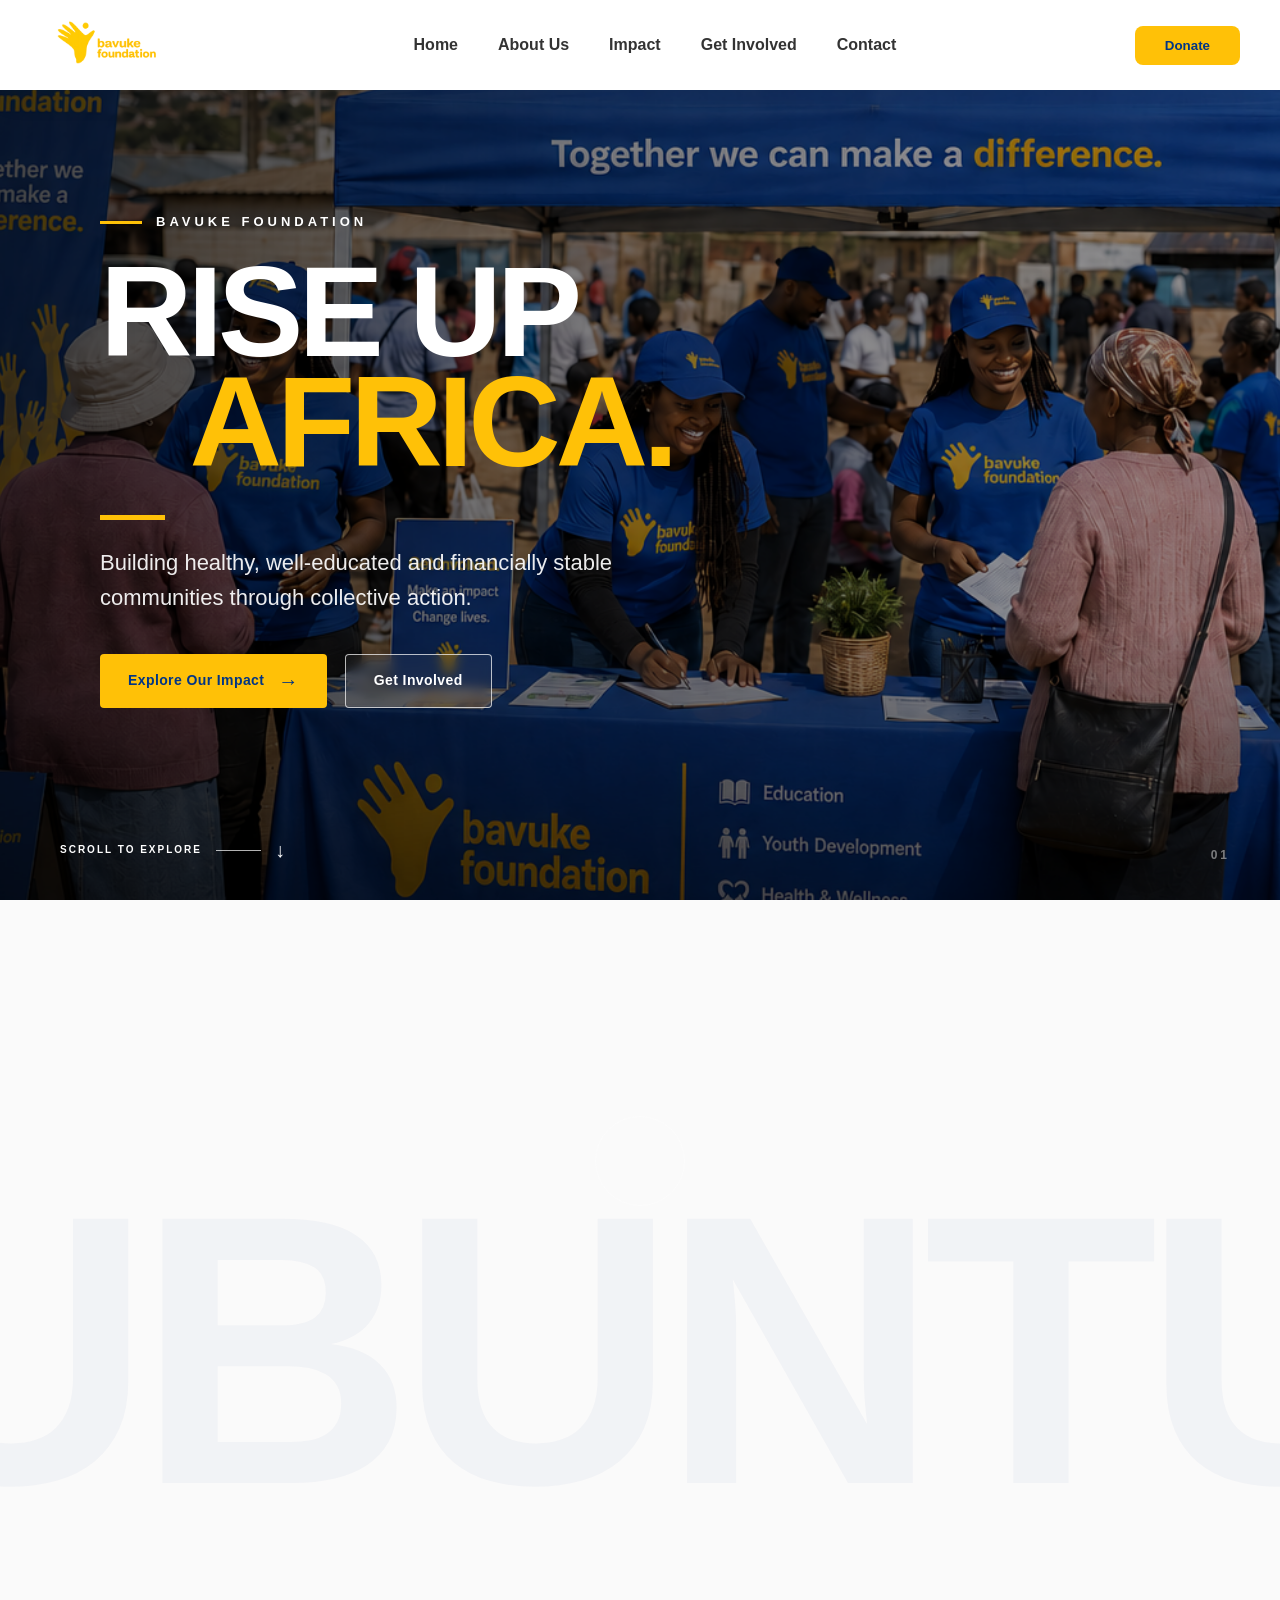
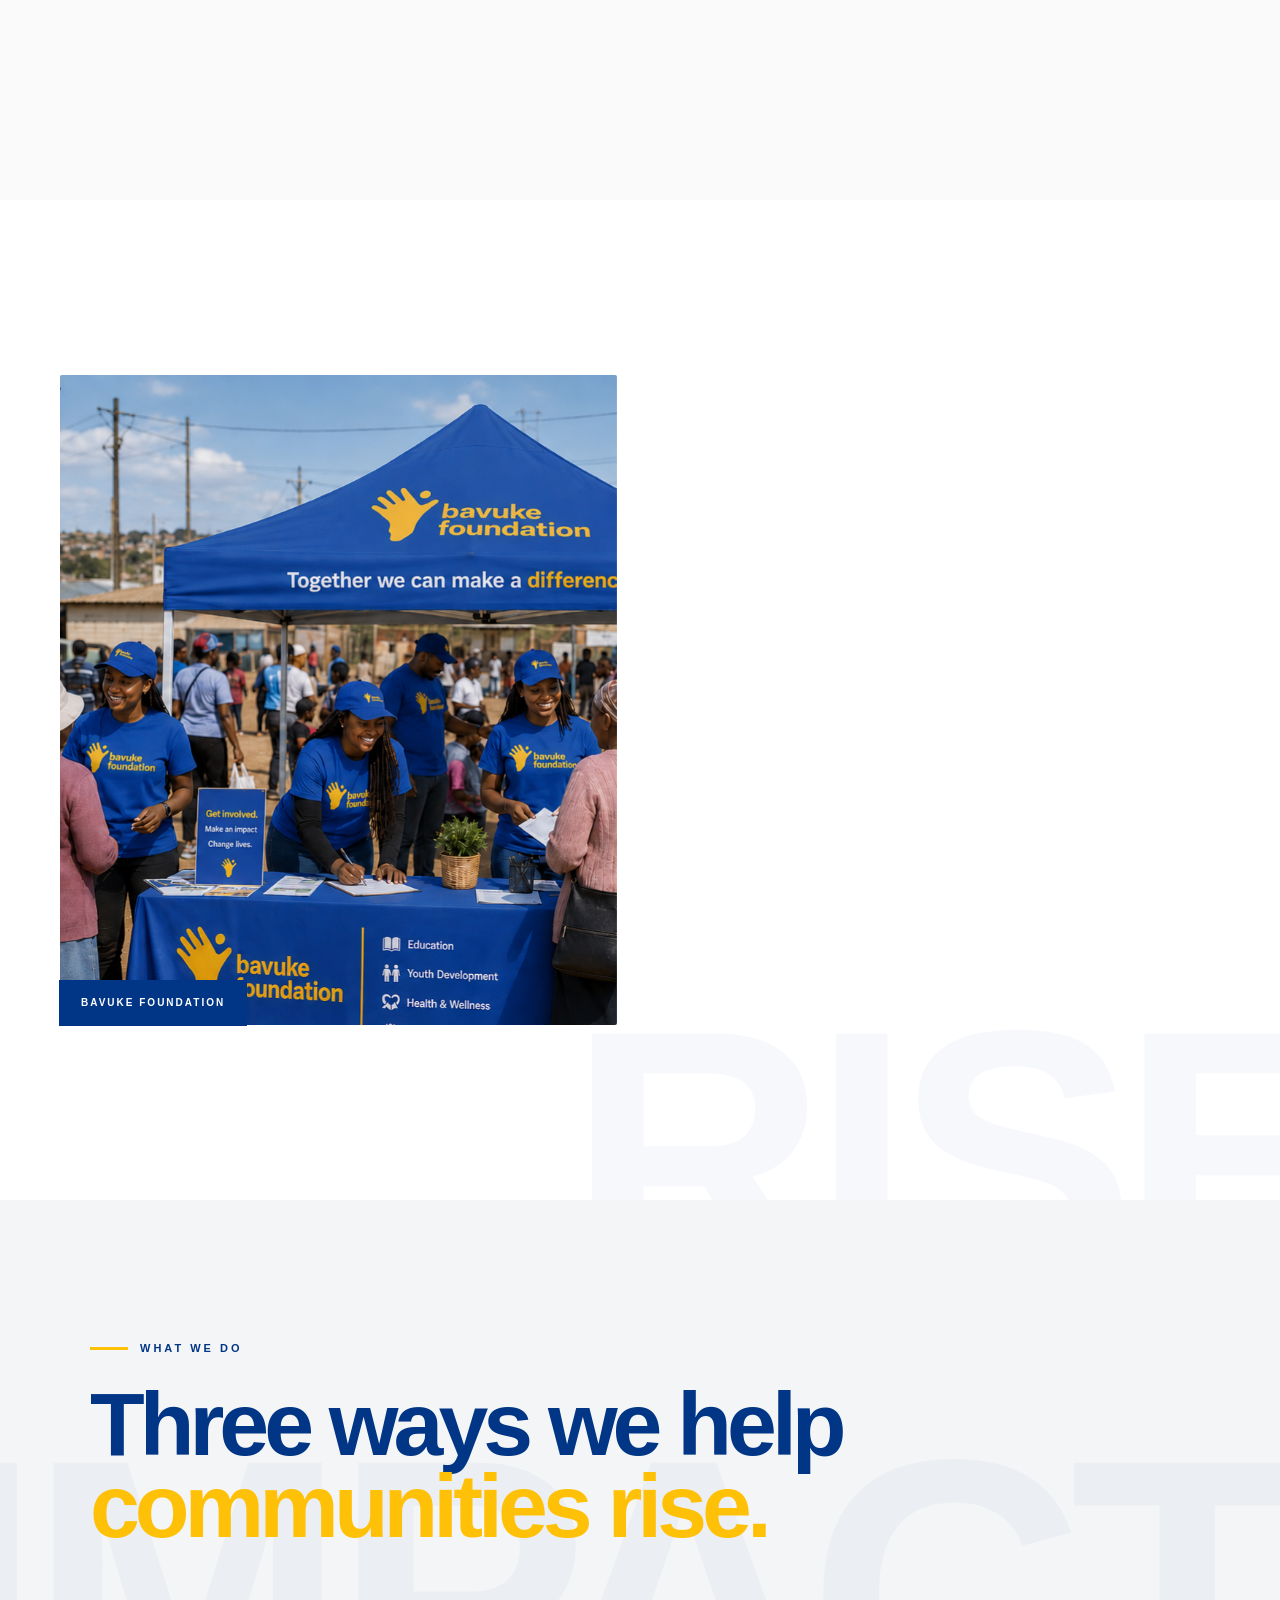
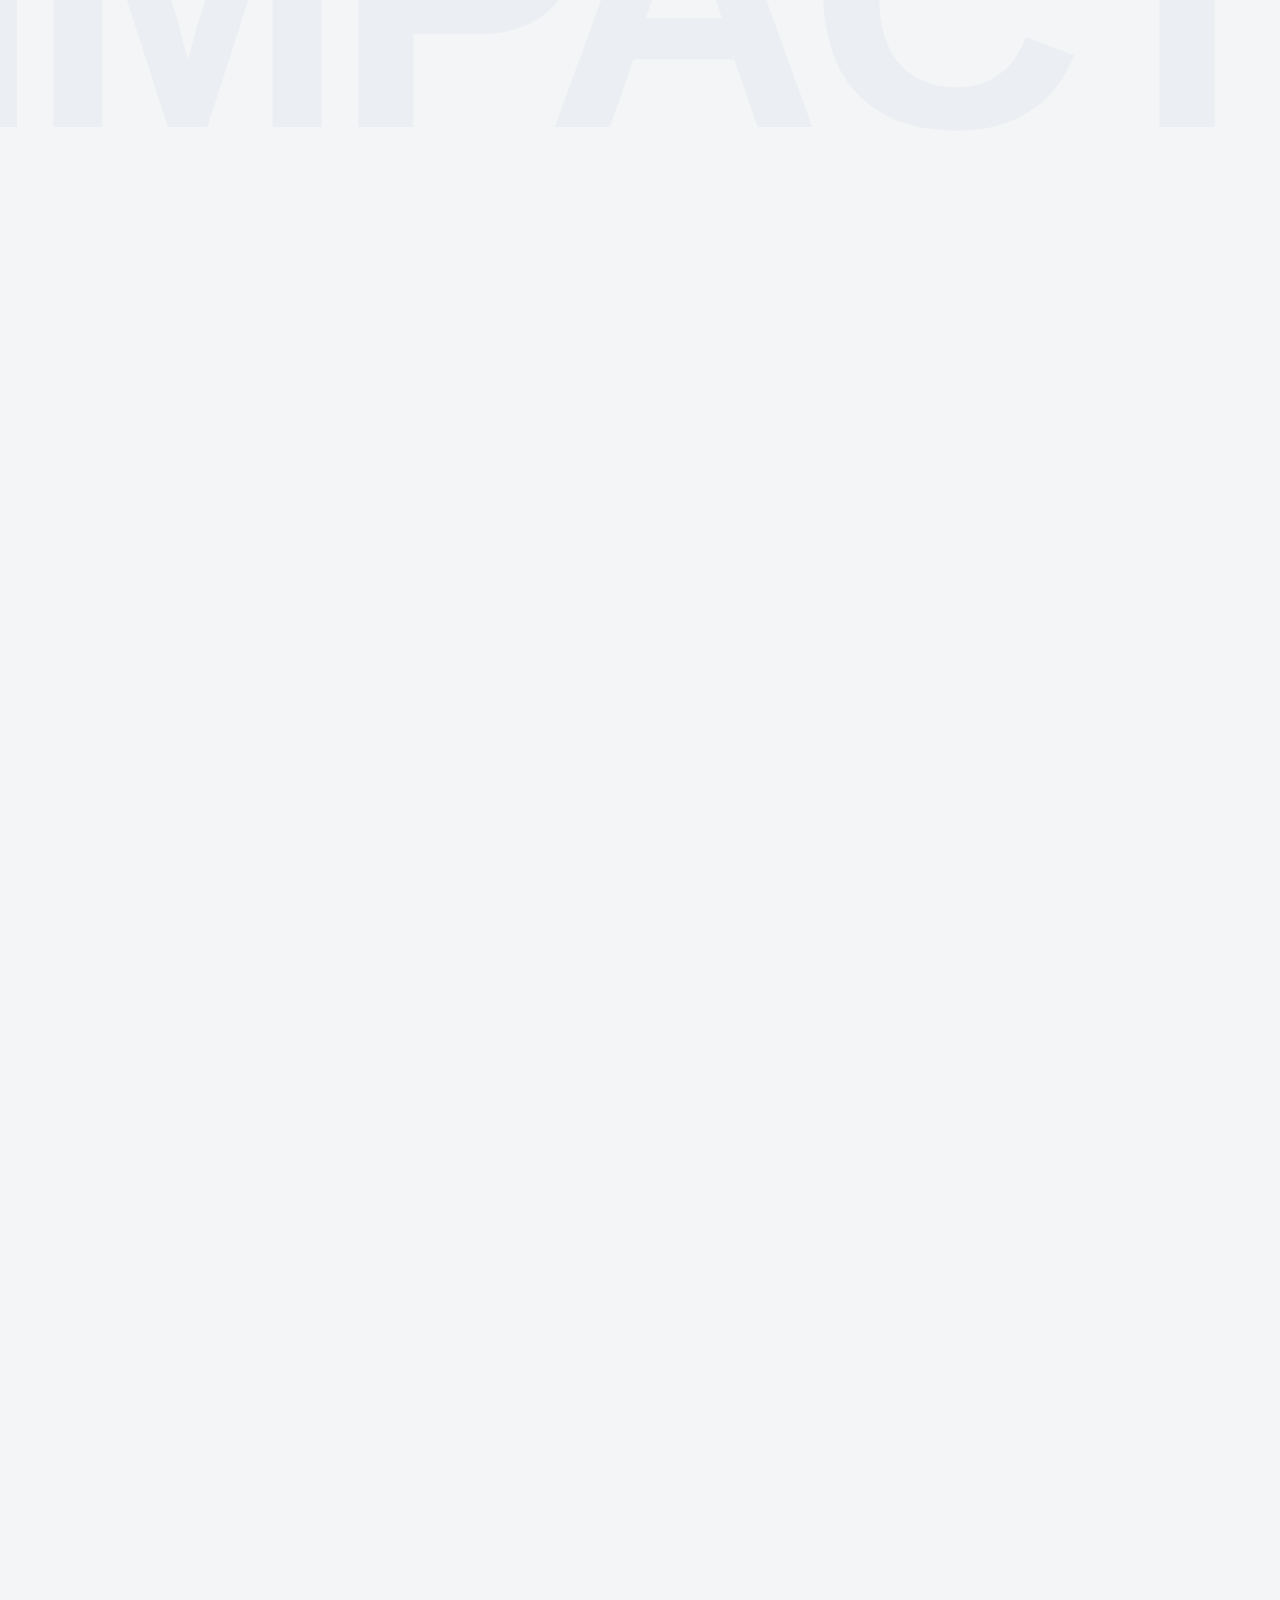
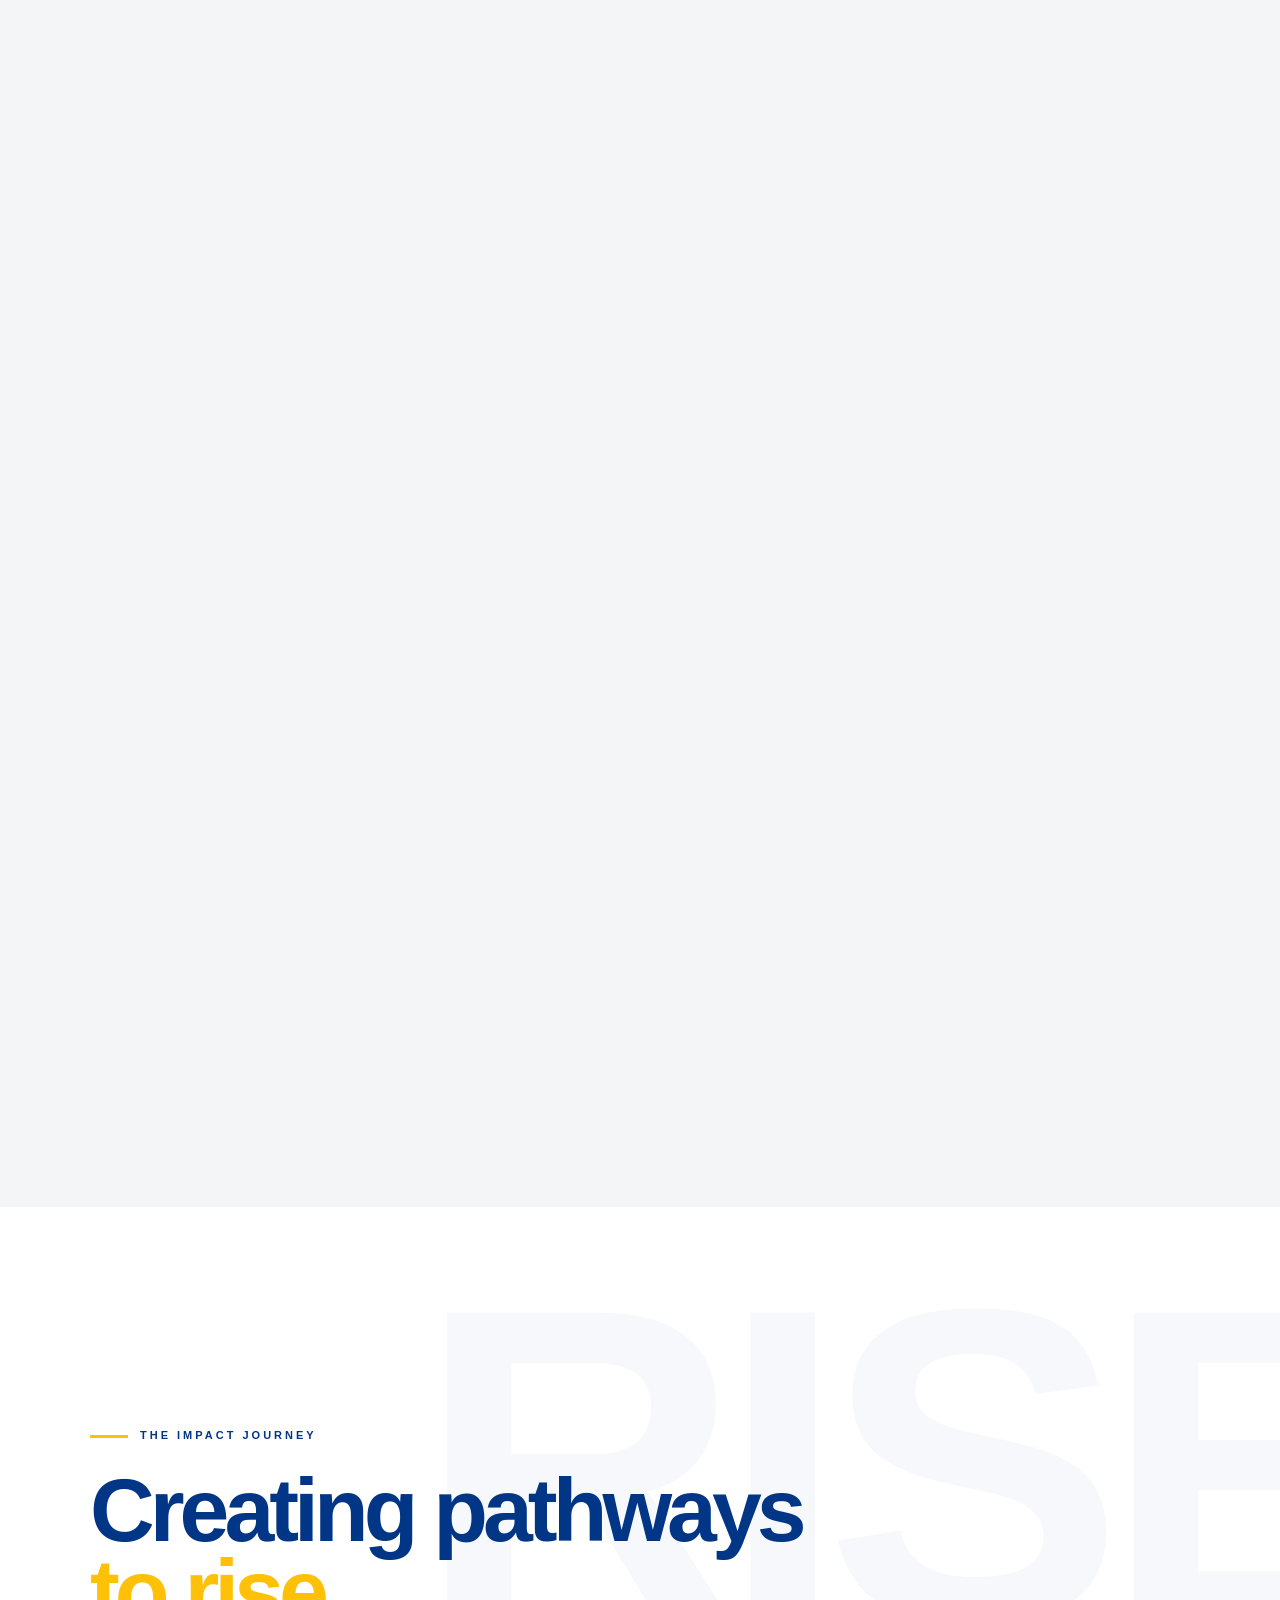
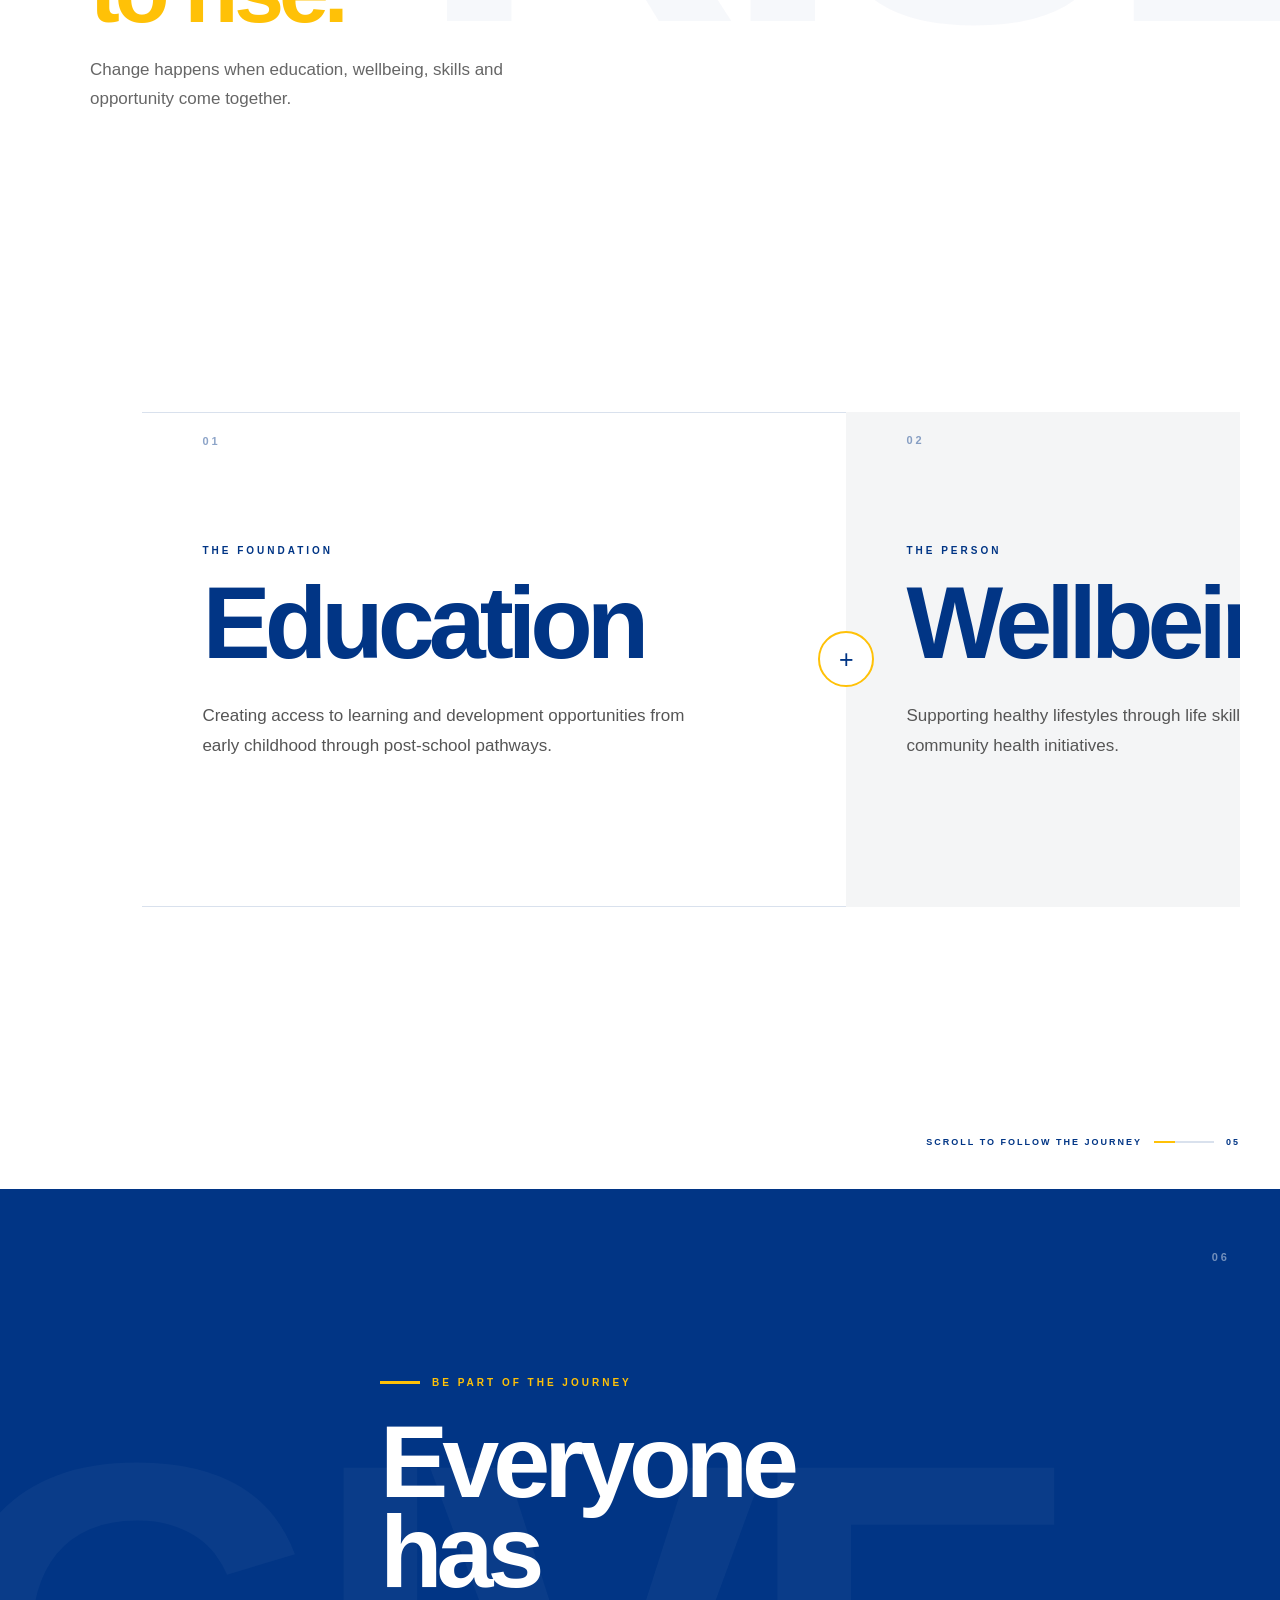
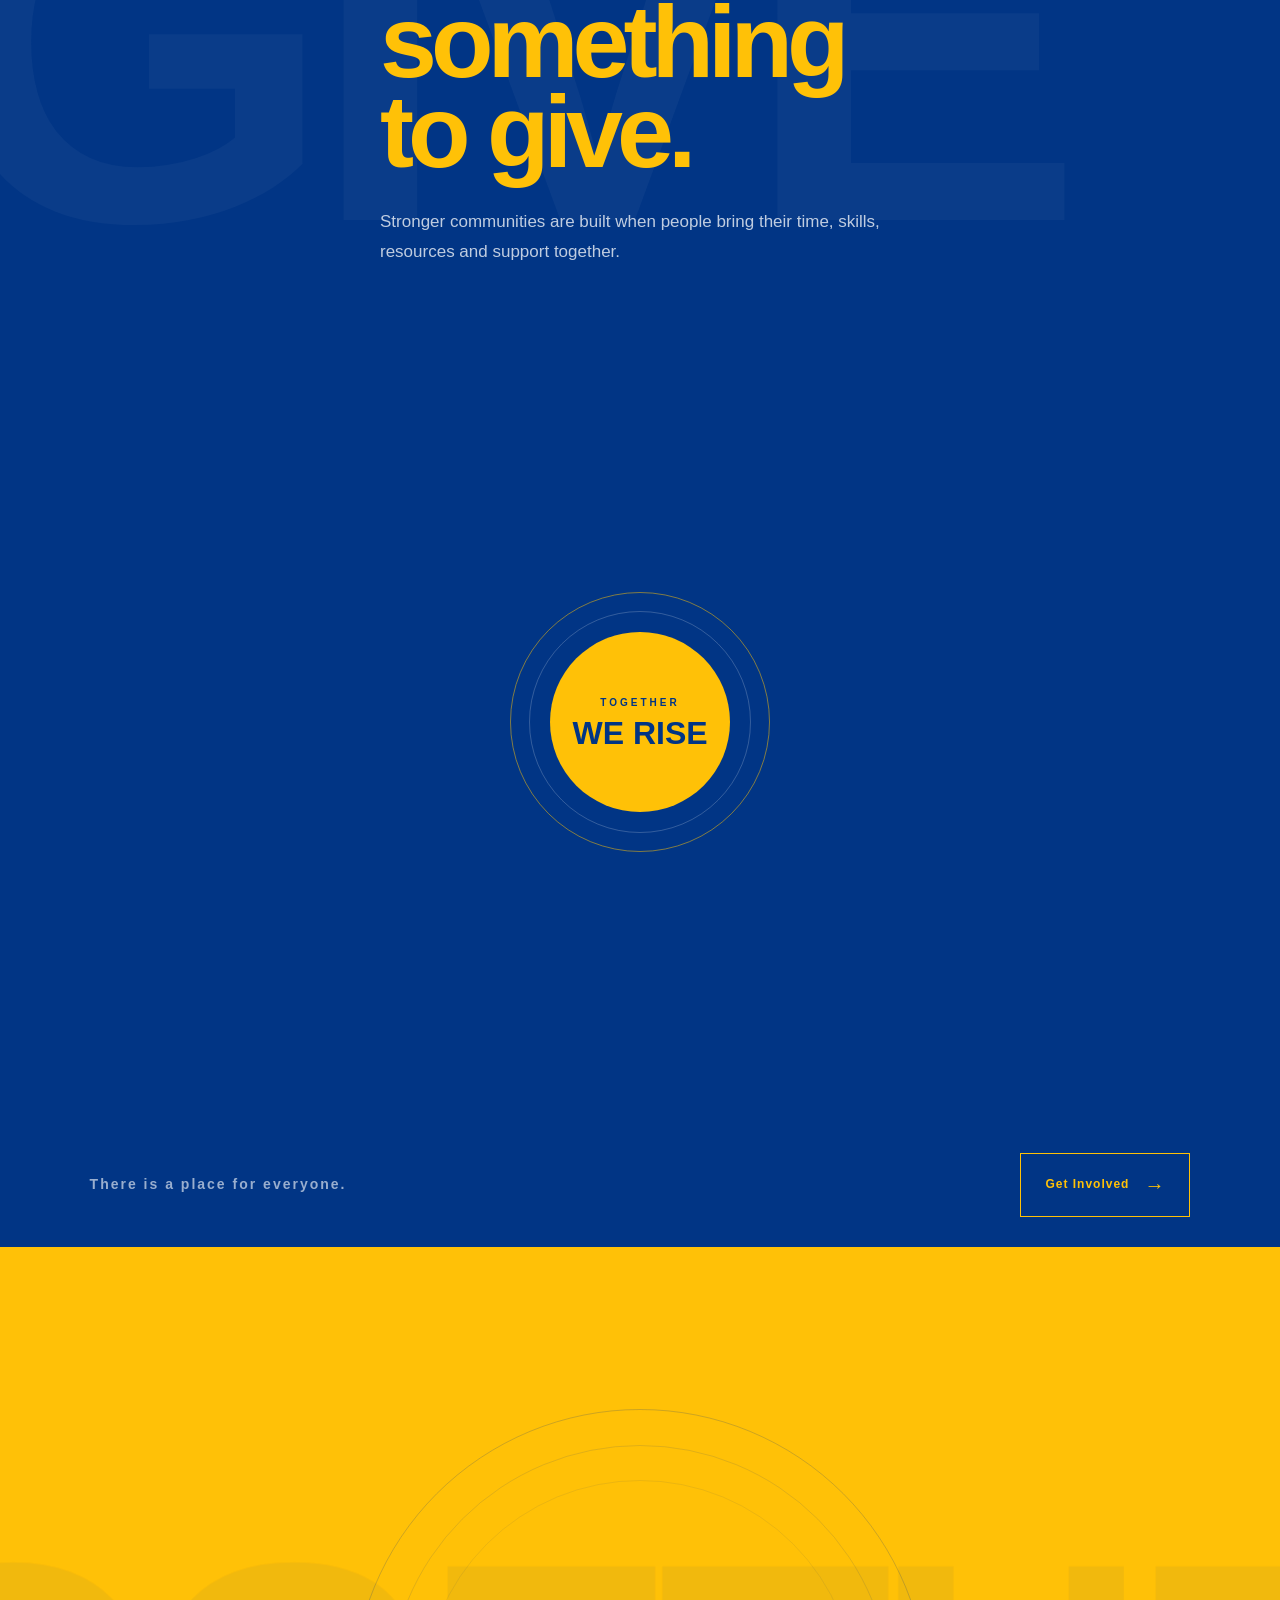
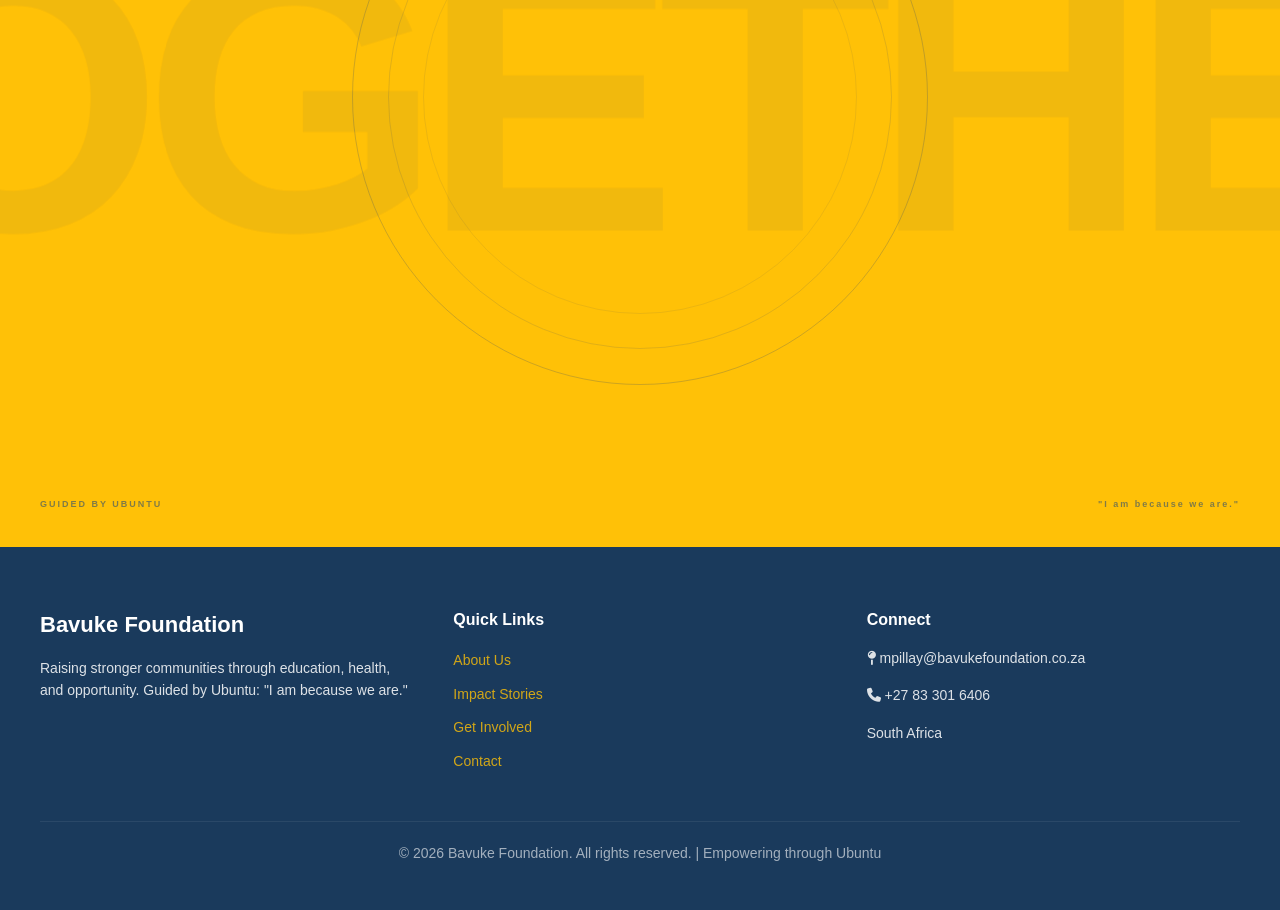
==== commit 0a641558: "Finished Frontend site" ====
--- a/index.html
+++ b/index.html
@@ -358,16 +358,22 @@
     </section>
 
     <!-- =========================================================
-     IMPACT JOURNEY
+     HOMEPAGE — IMPACT JOURNEY
 ========================================================= -->
 
-    <section id="impact-journey" class="impact-journey">
-      <!-- Background word -->
-      <div class="impact-journey-bg">RISE</div>
-
-      <!-- Section heading -->
-      <div class="impact-journey-heading">
-        <div class="impact-journey-eyebrow">THE IMPACT JOURNEY</div>
+    <section id="journey" class="journey-home">
+      <!-- =====================================================
+       BACKGROUND WORD
+  ====================================================== -->
+
+      <div class="journey-home-bg">RISE</div>
+
+      <!-- =====================================================
+       SECTION INTRO
+  ====================================================== -->
+
+      <div class="journey-home-heading">
+        <div class="journey-home-eyebrow">THE IMPACT JOURNEY</div>
 
         <h2>
           Creating pathways
@@ -381,21 +387,21 @@
       </div>
 
       <!-- =====================================================
-       HORIZONTAL EXPERIENCE
+       HORIZONTAL JOURNEY
   ====================================================== -->
 
-      <div class="impact-journey-track">
-        <div class="impact-journey-inner">
-          <!-- ===============================================
+      <div class="journey-home-track">
+        <div class="journey-home-inner">
+          <!-- =================================================
            STEP 01
-      ================================================ -->
-
-          <article class="impact-step impact-step-01">
-            <div class="impact-step-number">01</div>
-
-            <div class="impact-step-icon">+</div>
-
-            <div class="impact-step-content">
+      ================================================== -->
+
+          <article class="journey-home-step journey-home-step-01">
+            <div class="journey-home-step-number">01</div>
+
+            <div class="journey-home-step-icon">+</div>
+
+            <div class="journey-home-step-content">
               <span> THE FOUNDATION </span>
 
               <h3>Education</h3>
@@ -407,16 +413,16 @@
             </div>
           </article>
 
-          <!-- ===============================================
+          <!-- =================================================
            STEP 02
-      ================================================ -->
-
-          <article class="impact-step impact-step-02">
-            <div class="impact-step-number">02</div>
-
-            <div class="impact-step-icon">+</div>
-
-            <div class="impact-step-content">
+      ================================================== -->
+
+          <article class="journey-home-step journey-home-step-02">
+            <div class="journey-home-step-number">02</div>
+
+            <div class="journey-home-step-icon">+</div>
+
+            <div class="journey-home-step-content">
               <span> THE PERSON </span>
 
               <h3>Wellbeing</h3>
@@ -428,16 +434,16 @@
             </div>
           </article>
 
-          <!-- ===============================================
+          <!-- =================================================
            STEP 03
-      ================================================ -->
-
-          <article class="impact-step impact-step-03">
-            <div class="impact-step-number">03</div>
-
-            <div class="impact-step-icon">+</div>
-
-            <div class="impact-step-content">
+      ================================================== -->
+
+          <article class="journey-home-step journey-home-step-03">
+            <div class="journey-home-step-number">03</div>
+
+            <div class="journey-home-step-icon">+</div>
+
+            <div class="journey-home-step-content">
               <span> THE POTENTIAL </span>
 
               <h3>Skills</h3>
@@ -449,16 +455,16 @@
             </div>
           </article>
 
-          <!-- ===============================================
+          <!-- =================================================
            STEP 04
-      ================================================ -->
-
-          <article class="impact-step impact-step-04">
-            <div class="impact-step-number">04</div>
-
-            <div class="impact-step-icon">→</div>
-
-            <div class="impact-step-content">
+      ================================================== -->
+
+          <article class="journey-home-step journey-home-step-04">
+            <div class="journey-home-step-number">04</div>
+
+            <div class="journey-home-step-icon">→</div>
+
+            <div class="journey-home-step-content">
               <span> THE OPPORTUNITY </span>
 
               <h3>Empowerment</h3>
@@ -470,10 +476,12 @@
             </div>
           </article>
 
-          <!-- ======== FINAL ========== -->
-
-          <article class="impact-step impact-step-final">
-            <div class="impact-final-circle">
+          <!-- =================================================
+           FINAL
+      ================================================== -->
+
+          <article class="journey-home-final">
+            <div class="journey-home-final-circle">
               <span> STRONGER </span>
 
               <strong> COMMUNITIES </strong>
@@ -482,12 +490,14 @@
         </div>
       </div>
 
-      <!-- Scroll instruction -->
-
-      <div class="impact-journey-scroll">
+      <!-- =====================================================
+       SCROLL INDICATOR
+  ====================================================== -->
+
+      <div class="journey-home-scroll">
         <span> SCROLL TO FOLLOW THE JOURNEY </span>
 
-        <div class="impact-scroll-line">
+        <div class="journey-home-scroll-line">
           <div></div>
         </div>
 
@@ -863,7 +873,7 @@
     <script src="./assets/js/hero.js"></script>
     <script src="./assets/js/ubuntu.js"></script>
     <script src="./assets/js/about.js"></script>
-    <script src="./assets/js/impact-journey.js"></script>
+    <script src="./assets/js/journey-home.js"></script>
     <script src="./assets/js/give.js"></script>
     <script src="./assets/js/closing.js"></script>
 
--- a/styles.css
+++ b/styles.css
@@ -12,7 +12,7 @@
 @import url("./assets/css/ubuntu.css");
 @import url("./assets/css/about.css");
 @import url("./assets/css/programmes.css");
-@import url("./assets/css/impact-journey.css");
+@import url("./assets/css/journey-home.css");
 @import url("./assets/css/give.css");
 @import url("./assets/css/closing.css");
 
@@ -38,6 +38,35 @@
 @import url("./assets/css/focus-areas.css");
 @import url("./assets/css/change-model.css");
 @import url("./assets/css/ripple-effect.css");
+@import url("./assets/css/rise-with-us.css");
+
+/* =========================================================
+   03. IMPACT
+========================================================= */
+@import url("./assets/css/impact-overview.css");
+@import url("./assets/css/impact-education.css");
+@import url("./assets/css/impact-health.css");
+@import url("./assets/css/impact-community.css");
+@import url("./assets/css/impact-action.css");
+@import url("./assets/css/impact-numbers.css");
+@import url("./assets/css/ubuntu-impact.css");
+@import url("./assets/css/impact-journey.css");
+
+/* =========================================================
+   03. GET INVOLVED
+========================================================= */
+@import url("./assets/css/ways-to-help.css");
+@import url("./assets/css/give-involved.css");
+@import url("./assets/css/volunteer.css");
+@import url("./assets/css/partnership.css");
+@import url("./assets/css/next-step.css");
+
+/* =========================================================
+   03. CONTACT
+========================================================= */
+@import url("./assets/css/contact-main.css");
+@import url("./assets/css/connect.css");
+@import url("./assets/css/contact-location.css");
 
 /* =========================================================
    RESET
@@ -79,11 +108,11 @@
 
 a {
   color: #2c5aa0;
+  text-decoration: none !important;
+}
+
+a:hover {
   text-decoration: none;
-}
-
-a:hover {
-  text-decoration: underline;
 }
 
 /* =========================================================
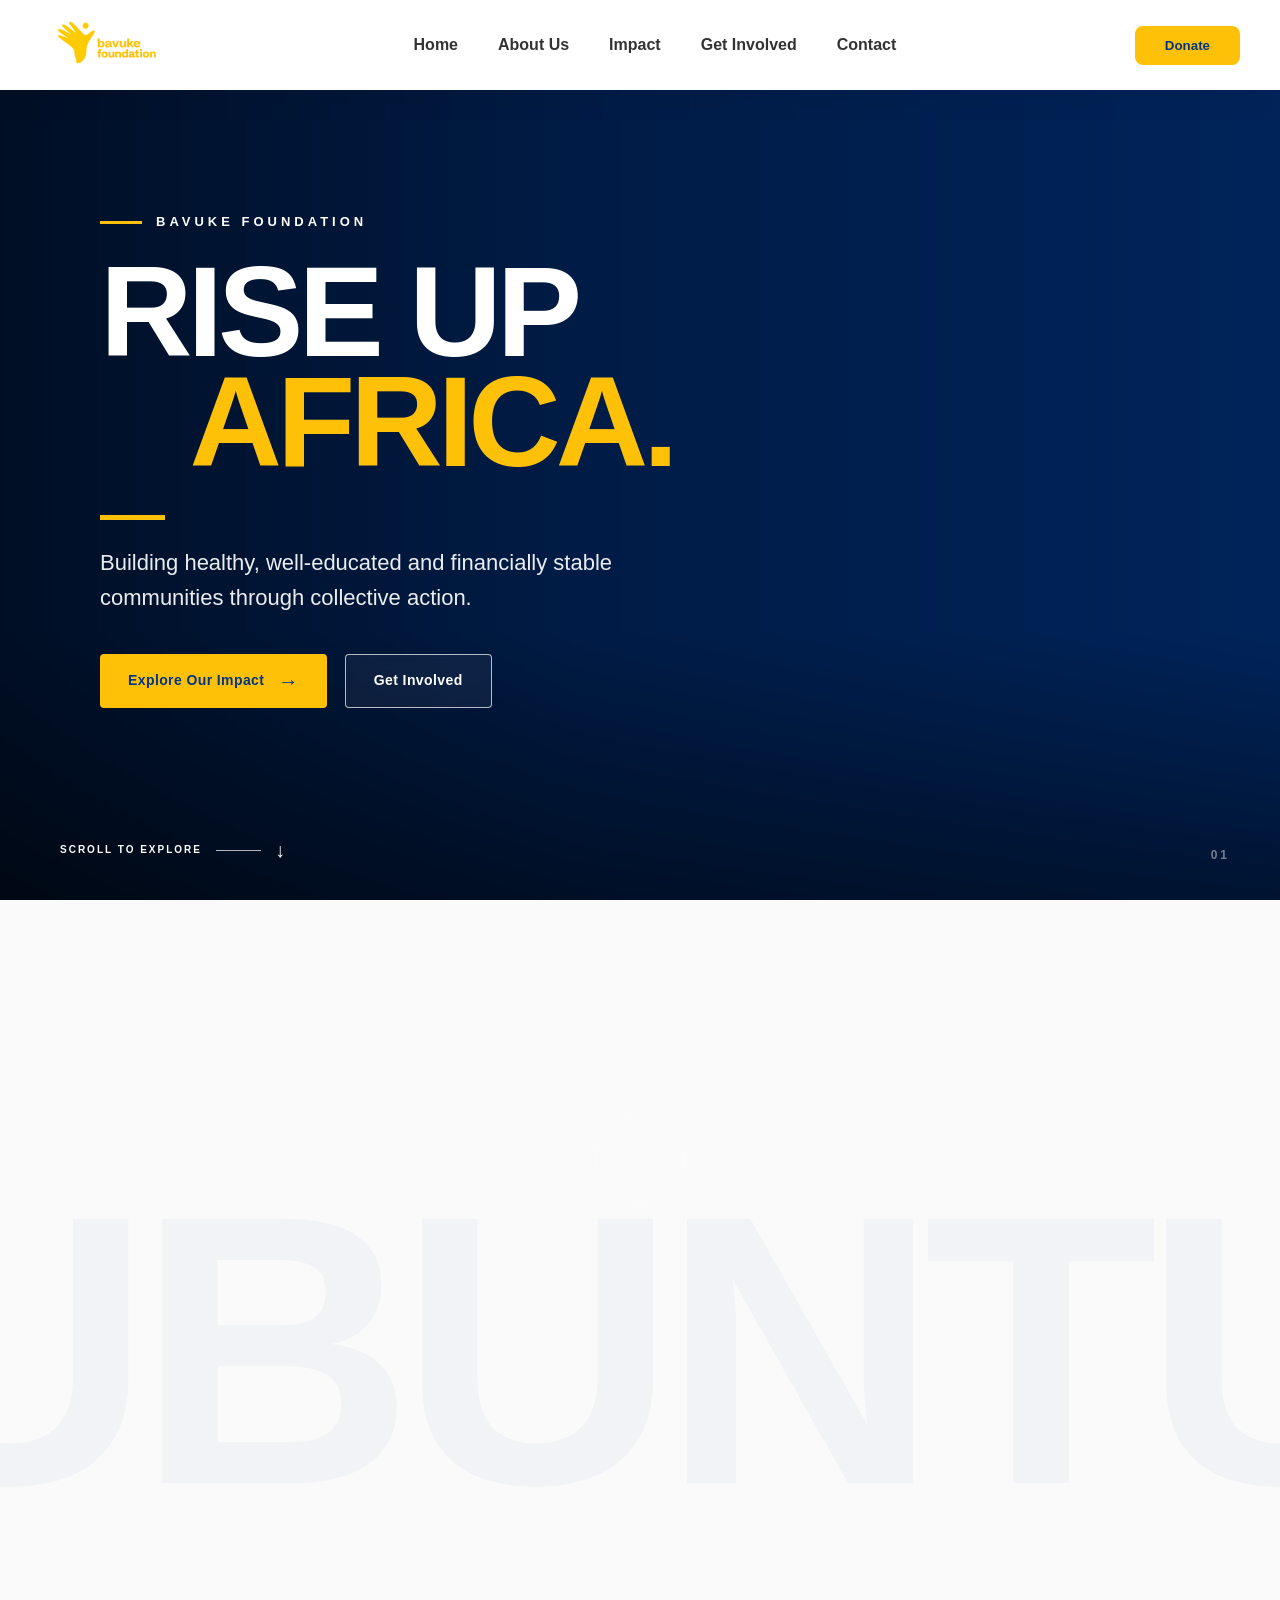
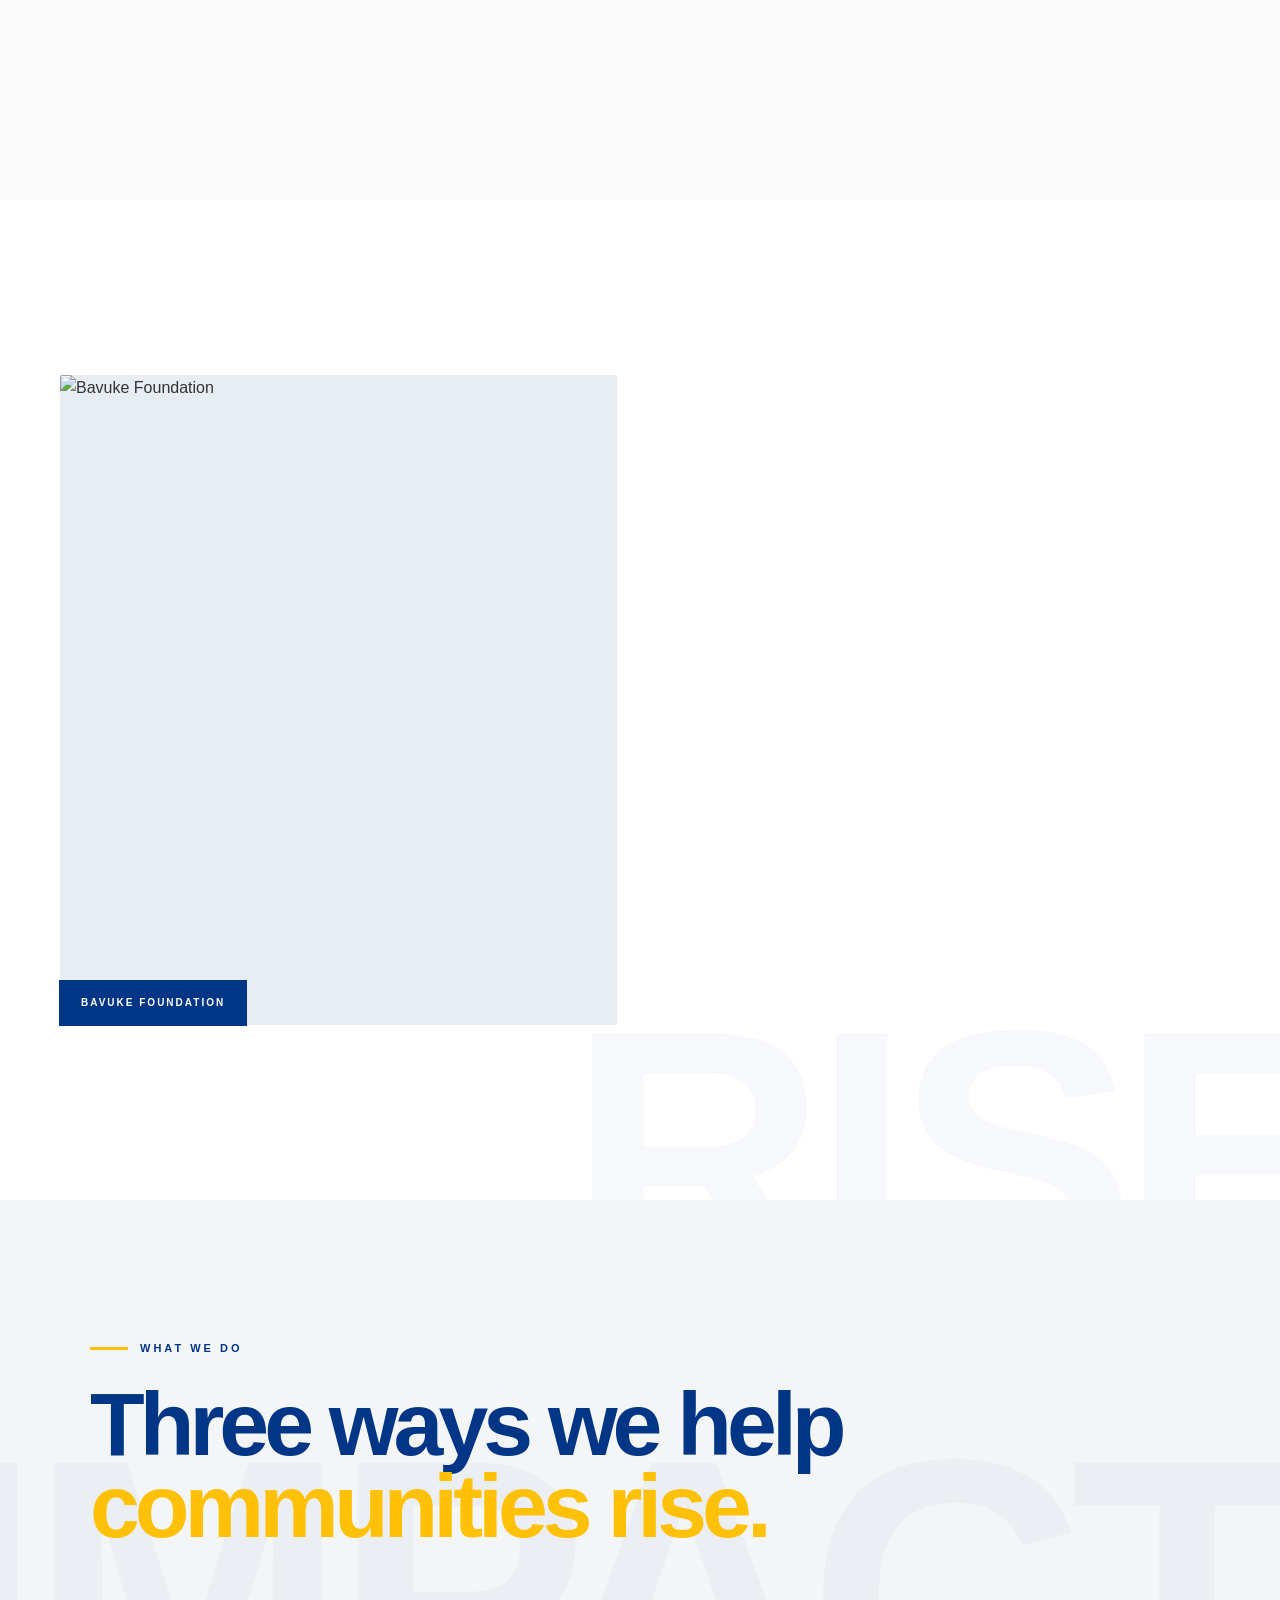
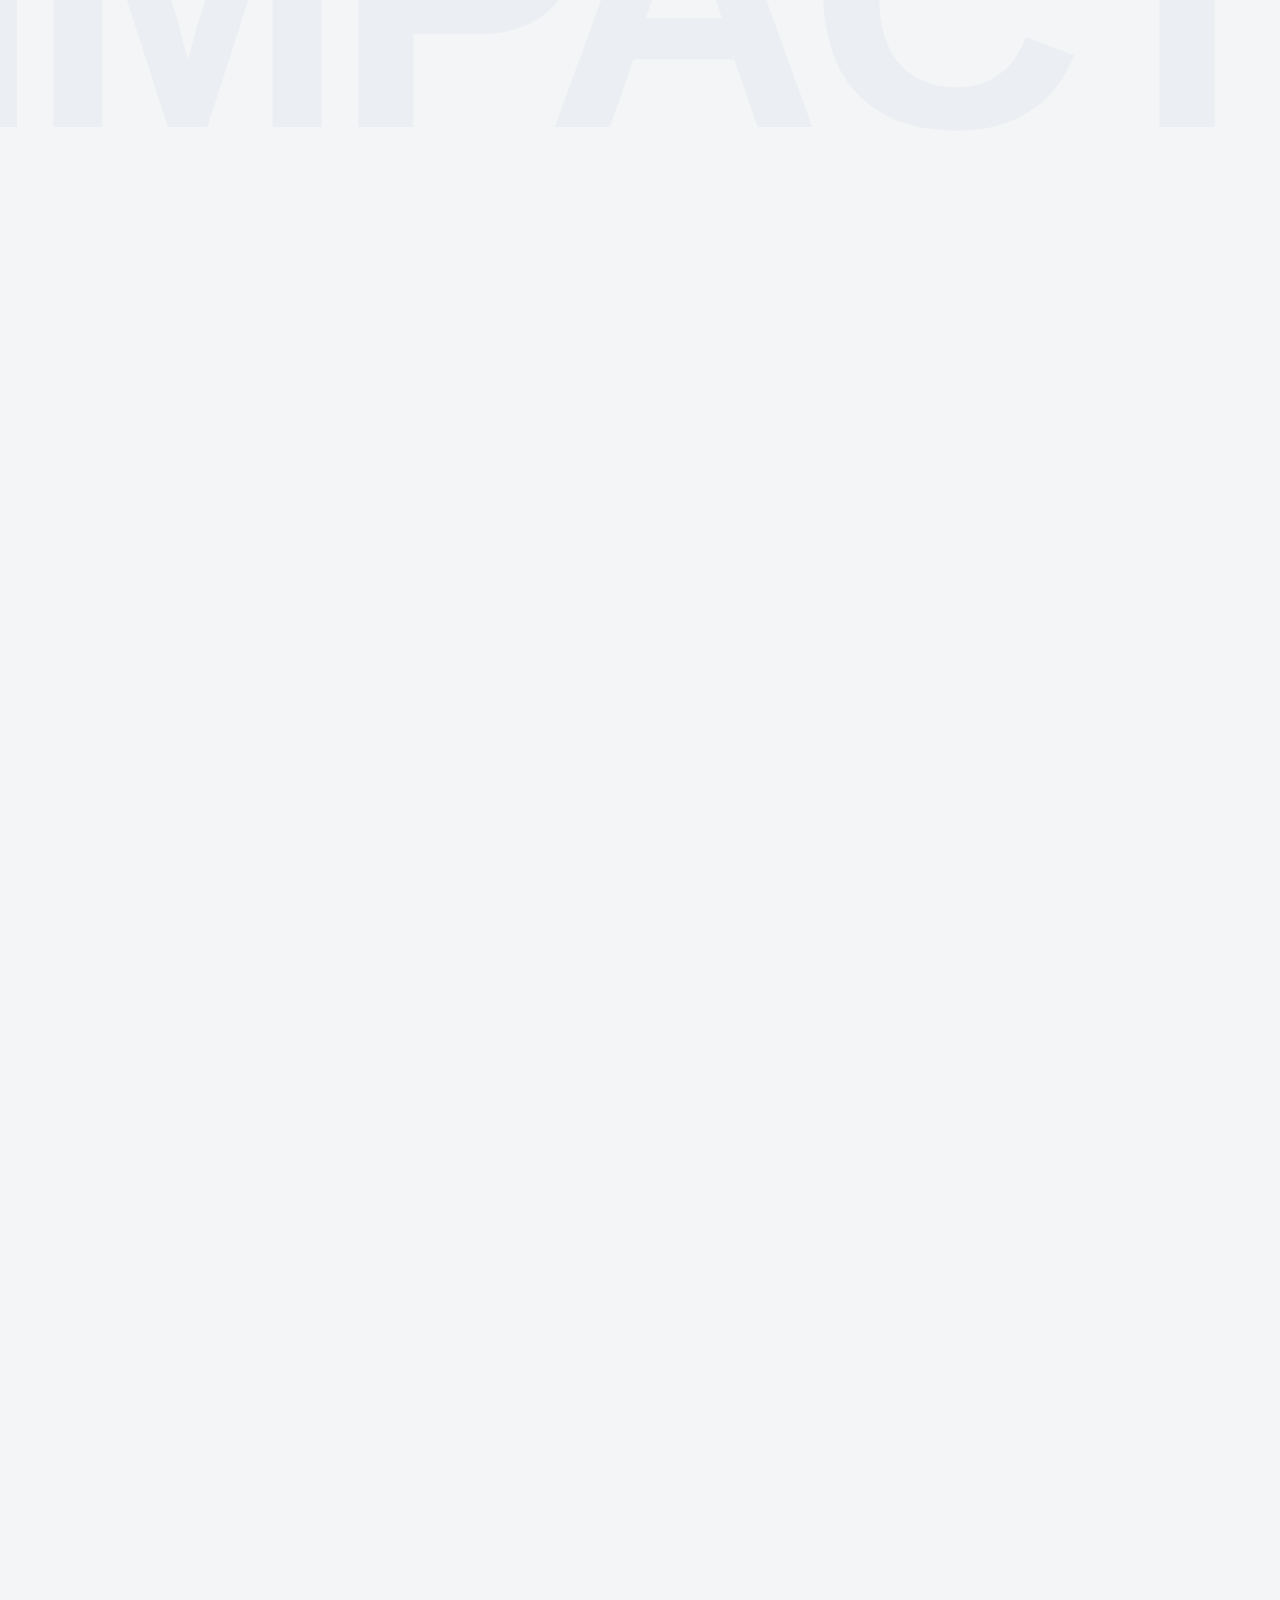
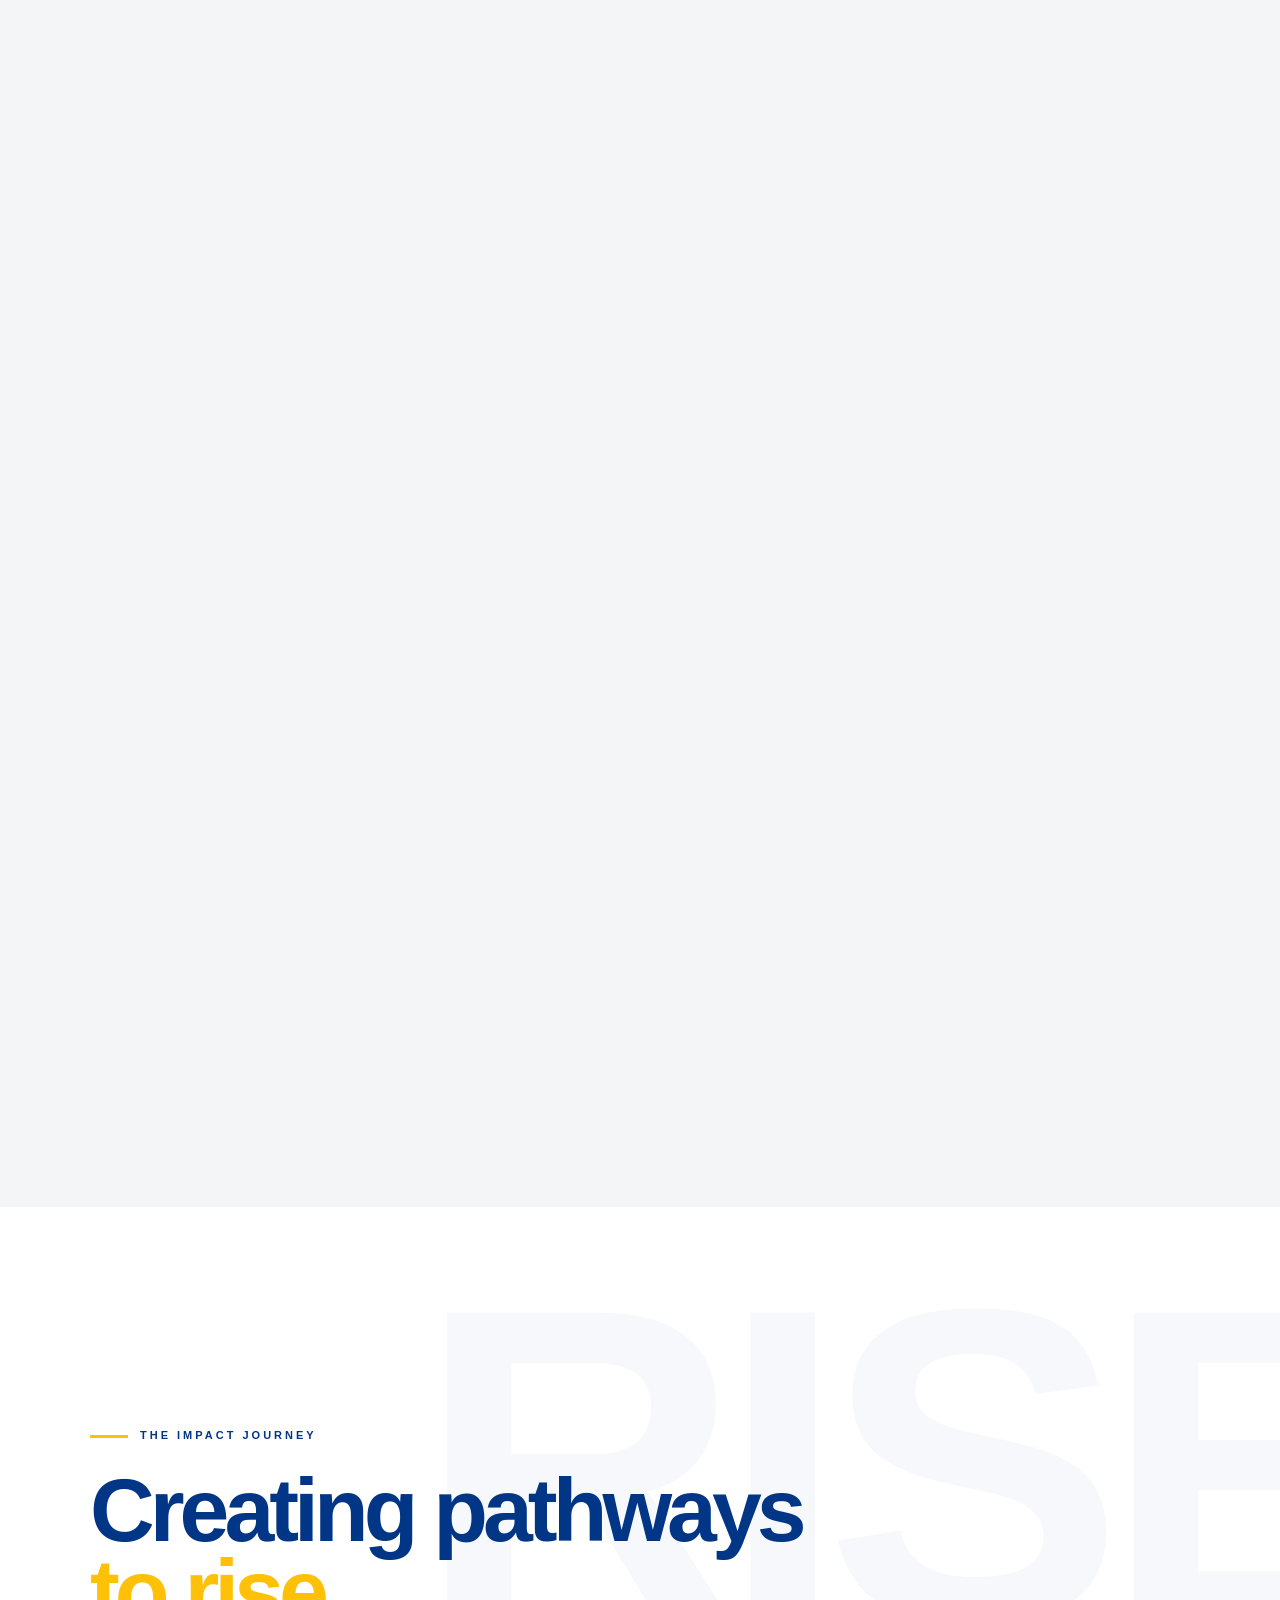
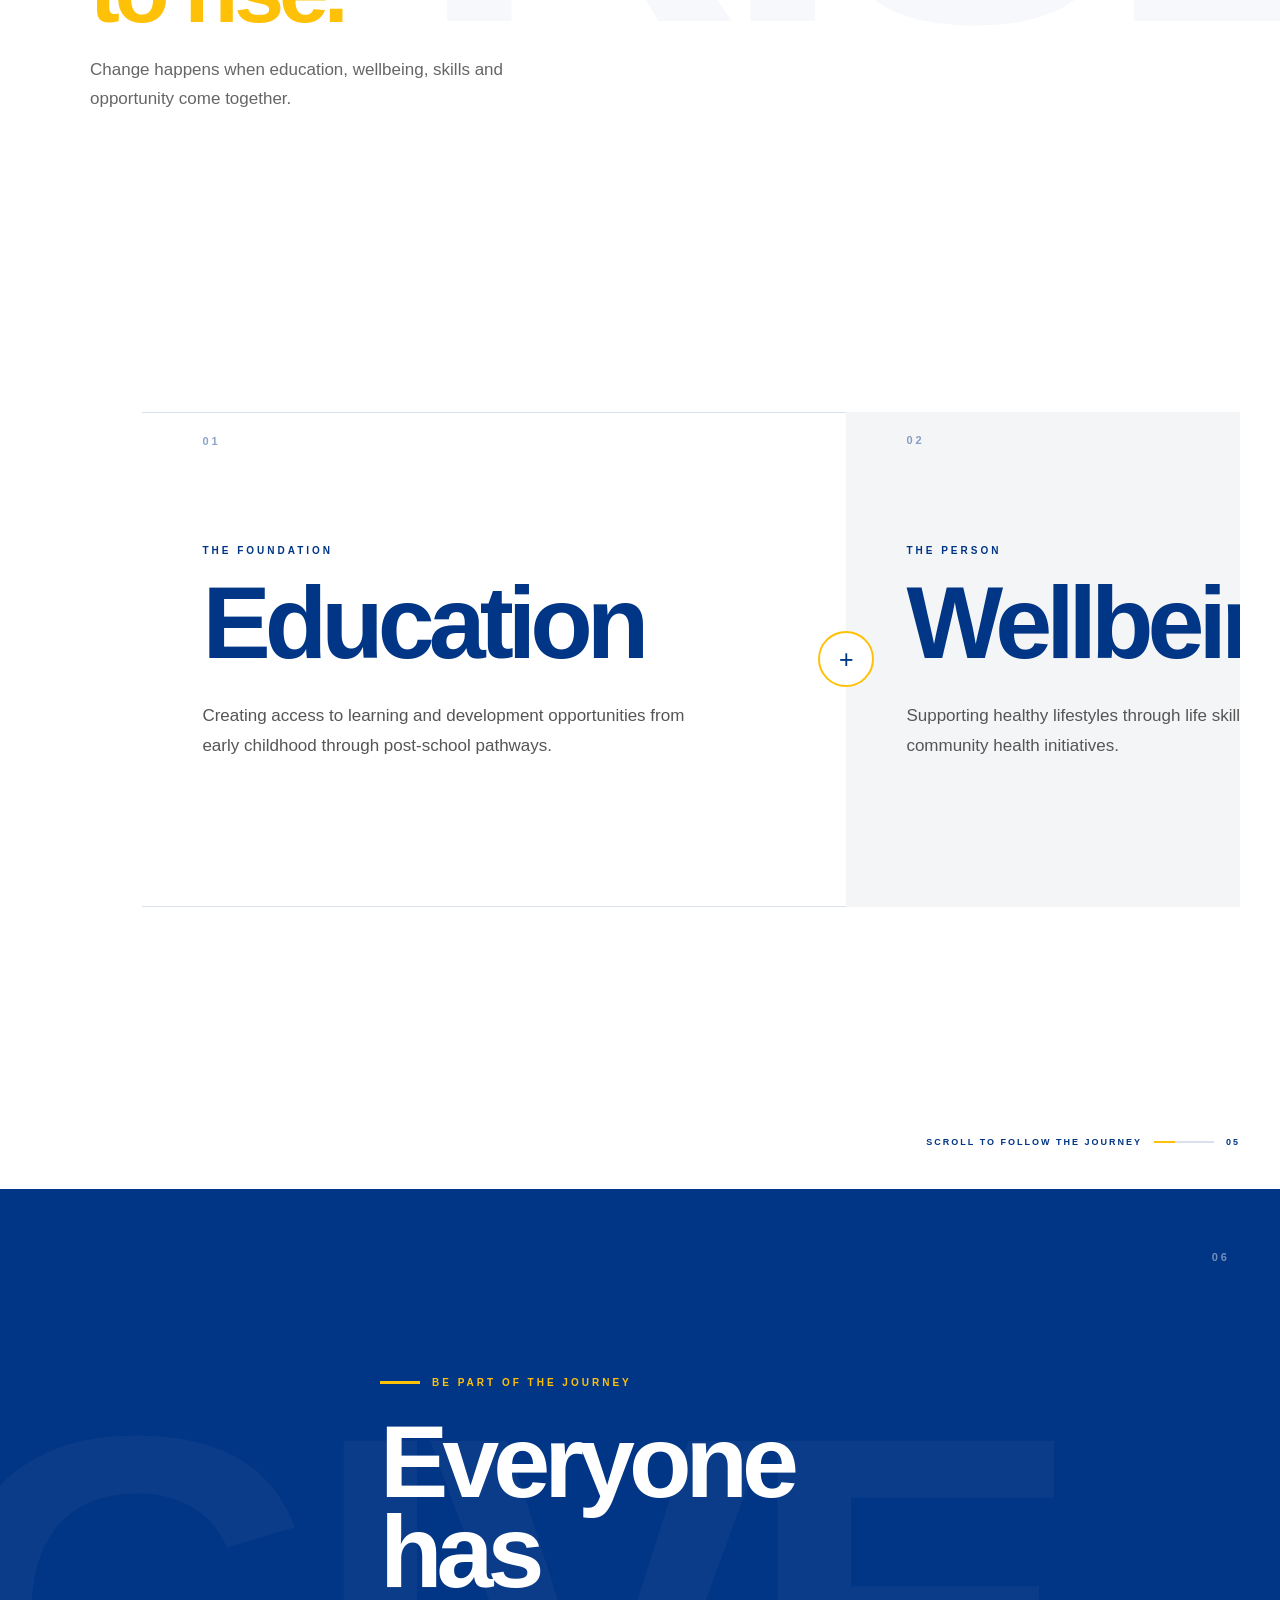
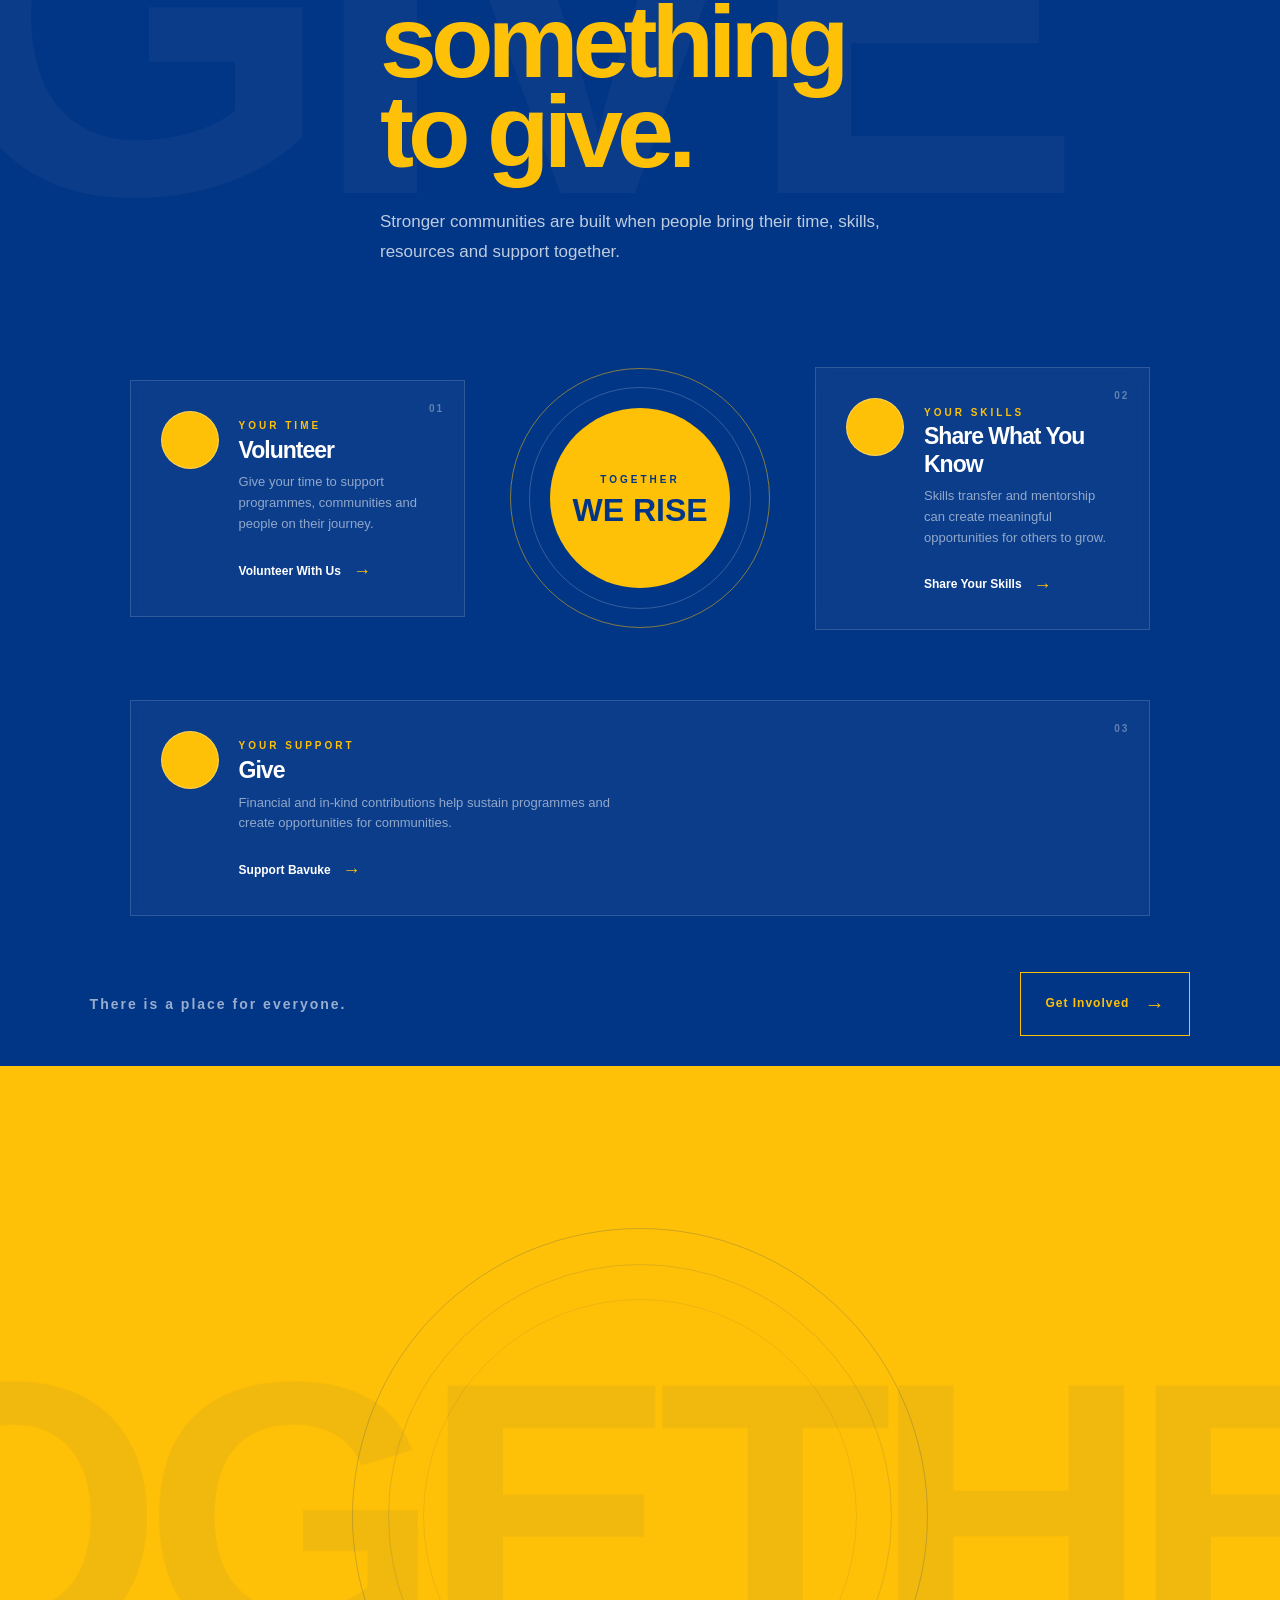
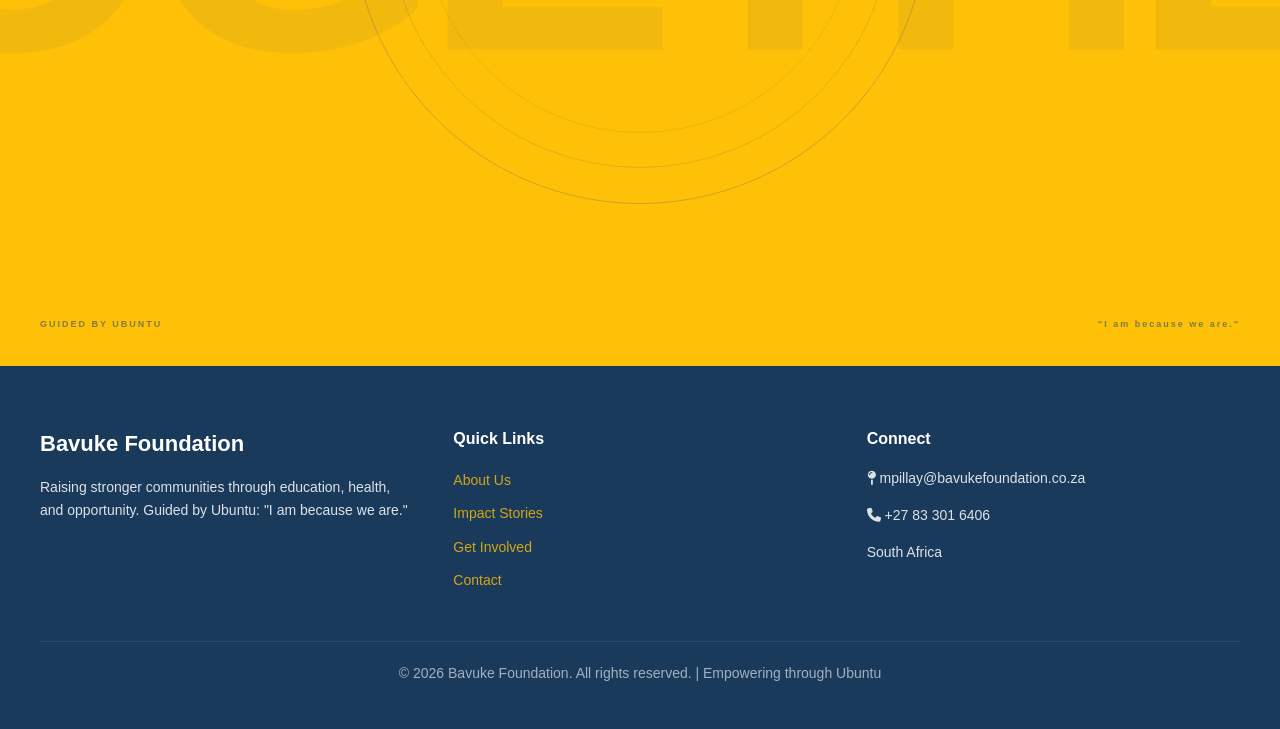
==== commit b6741676: "Final touches" ====
--- a/index.html
+++ b/index.html
@@ -154,7 +154,10 @@
 
         <div class="about-preview-image-wrap">
           <div class="about-preview-image">
-            <img src="./assets/images/Bavuke1.png" alt="Bavuke Foundation" />
+            <img
+              src="https://res.cloudinary.com/jf4bgnfx/image/upload/v1787300380/home-who-we-are-optimized.webp"
+              alt="Bavuke Foundation"
+            />
           </div>
 
           <div class="about-preview-image-label">BAVUKE FOUNDATION</div>
@@ -253,7 +256,7 @@
 
             <div class="programme-panel-visual">
               <img
-                src="./assets/images/educ-1024x613.jpg"
+                src="https://res.cloudinary.com/jf4bgnfx/image/upload/v1787300763/Home-education.png"
                 alt="Bavuke Education Programme"
               />
             </div>
@@ -295,7 +298,7 @@
 
             <div class="programme-panel-visual">
               <img
-                src="./assets/images/health-1024x585.jpg"
+                src="https://res.cloudinary.com/jf4bgnfx/image/upload/v1787301249/bavuke-kids-activity-optimized.webp"
                 alt="Bavuke Health and Wellbeing Programme"
               />
             </div>
@@ -337,7 +340,7 @@
 
             <div class="programme-panel-visual">
               <img
-                src="./assets/images/volu-1024x596.jpg"
+                src="https://res.cloudinary.com/jf4bgnfx/image/upload/v1787302830/bavuke-volunteers-optimized.webp"
                 alt="Bavuke Community and Volunteer Programme"
               />
             </div>
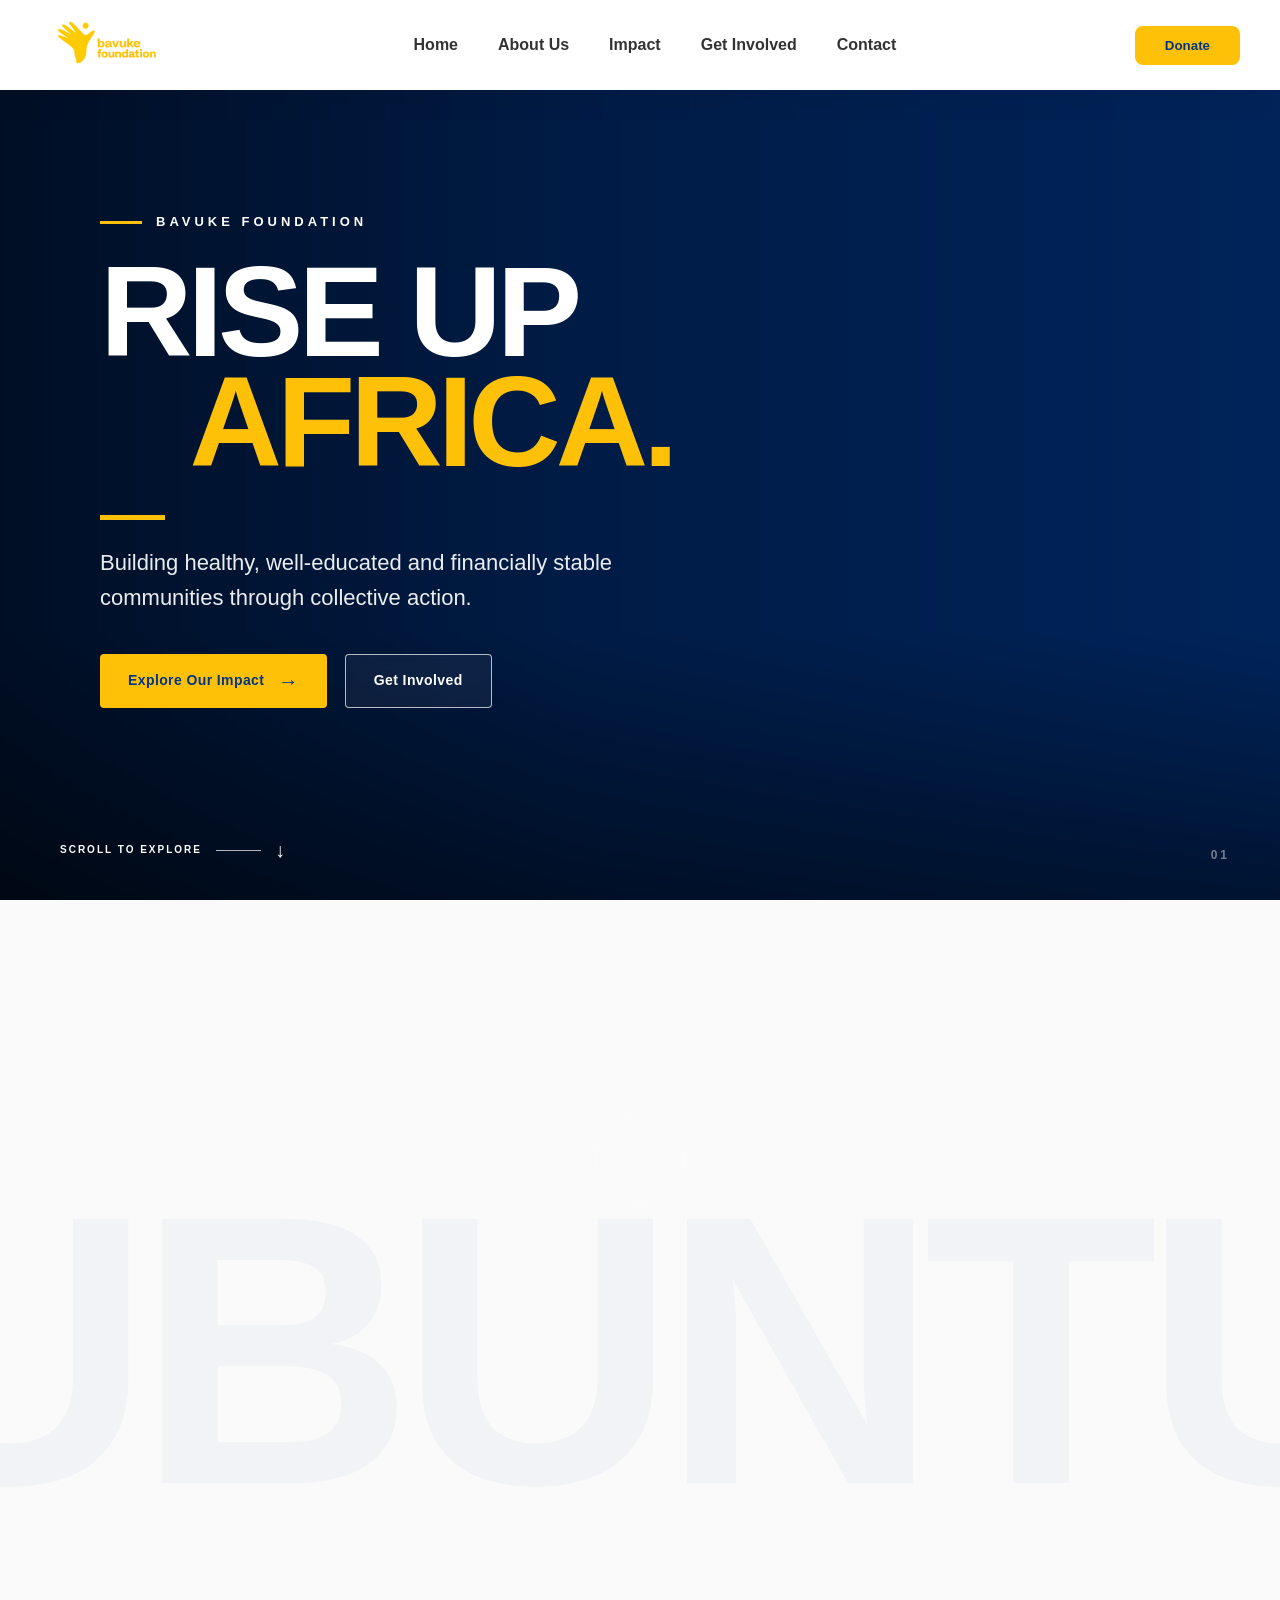
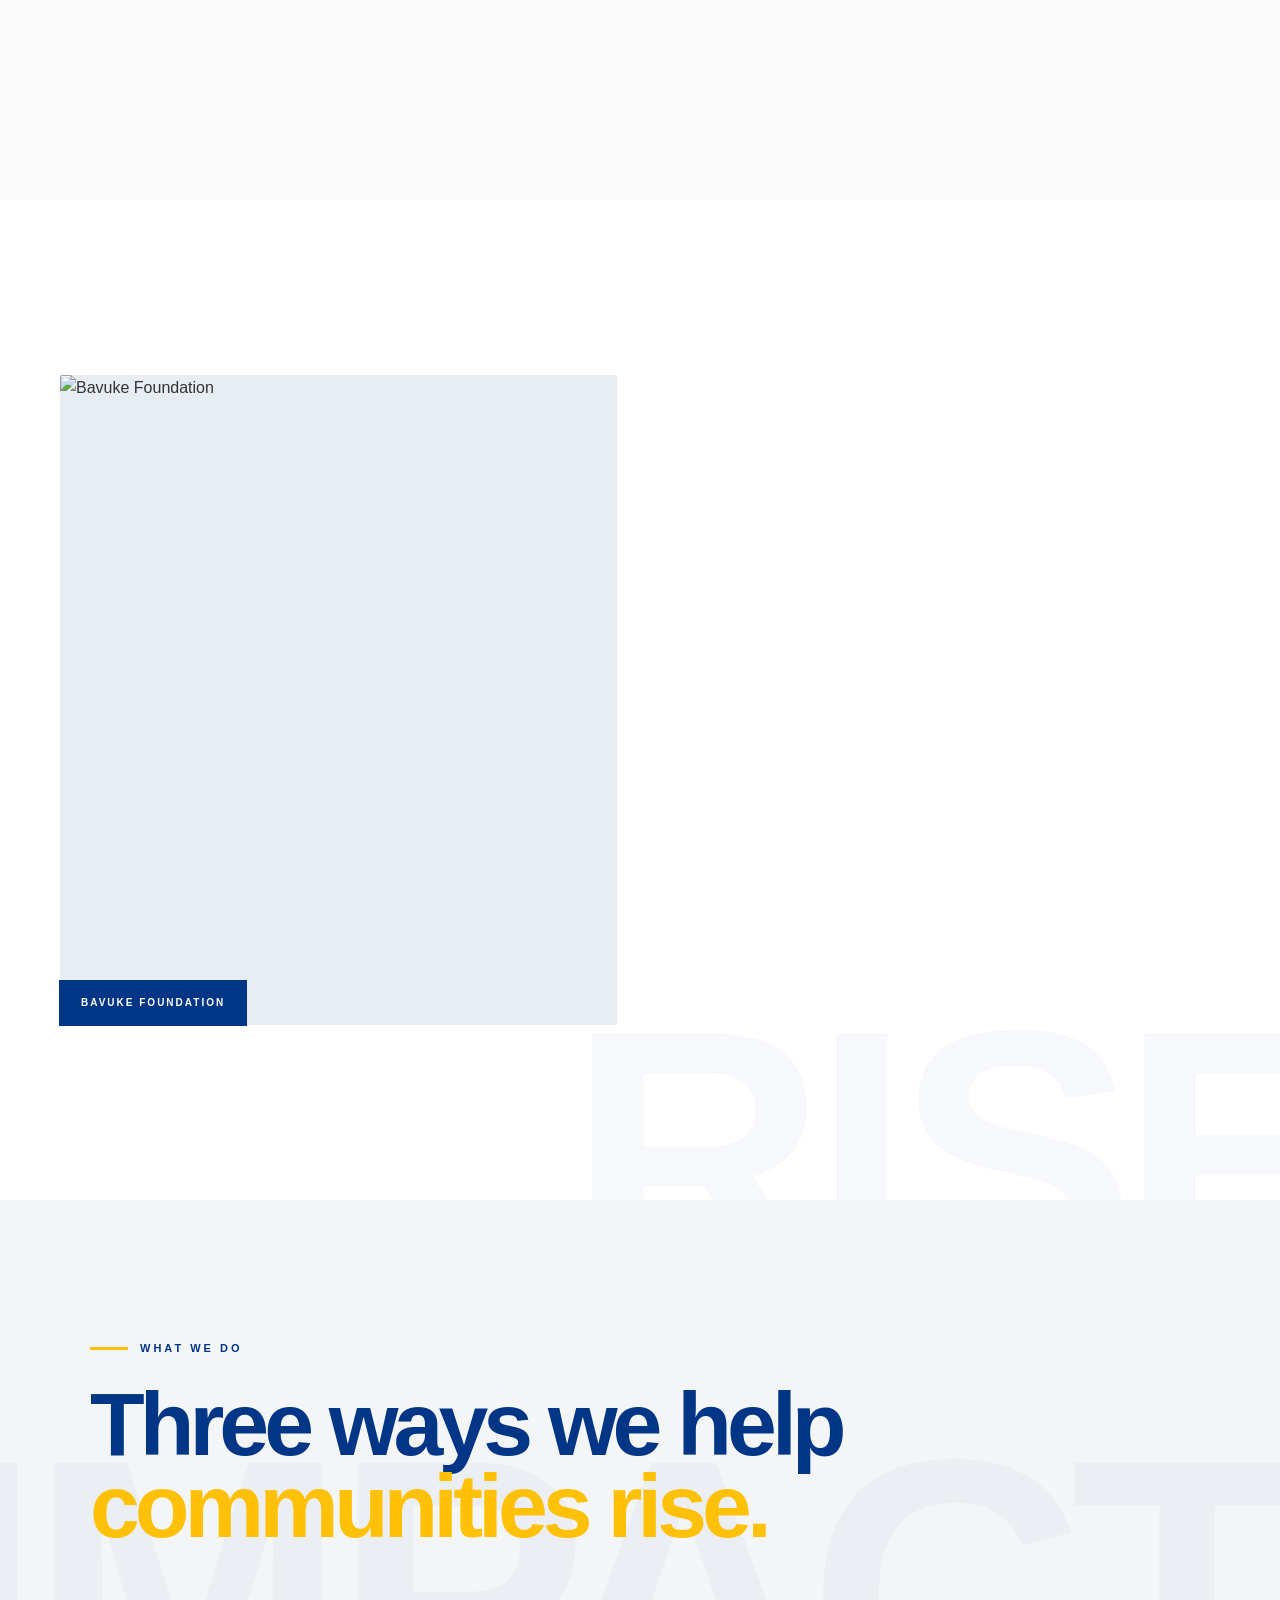
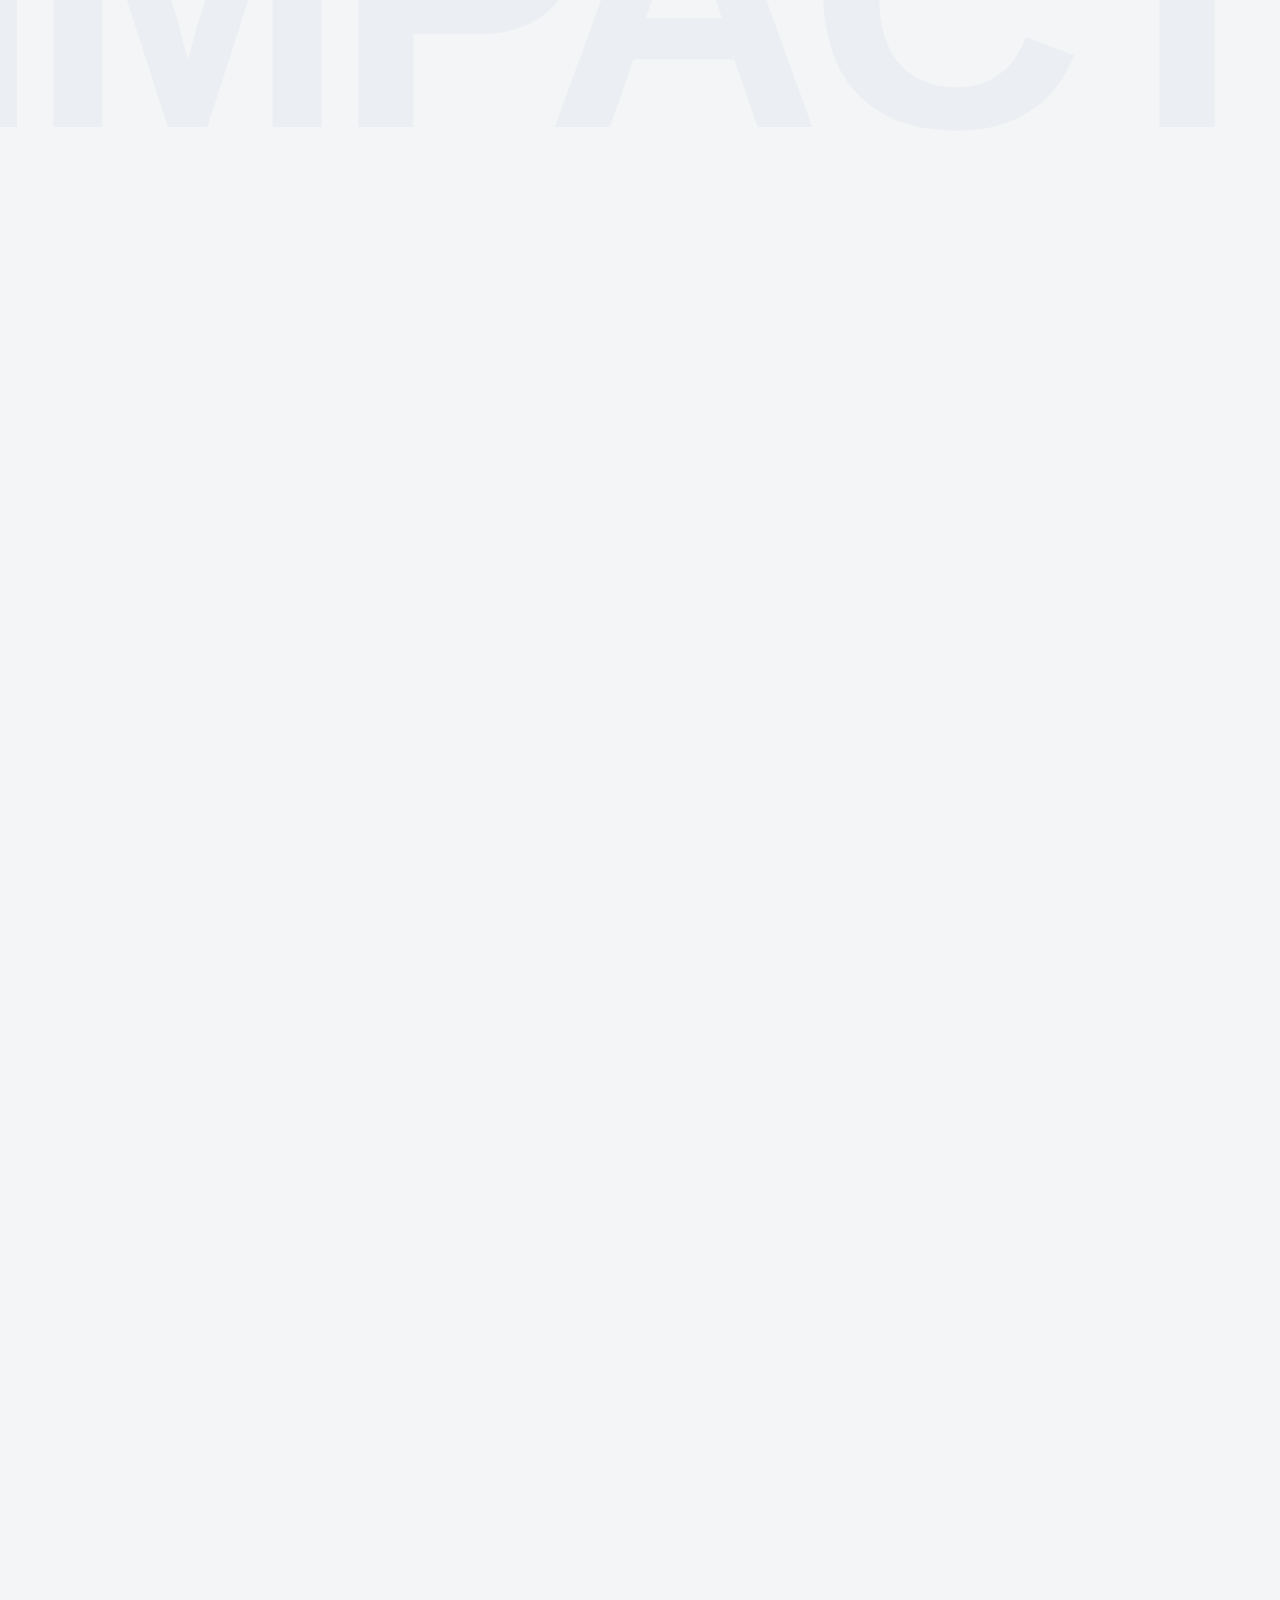
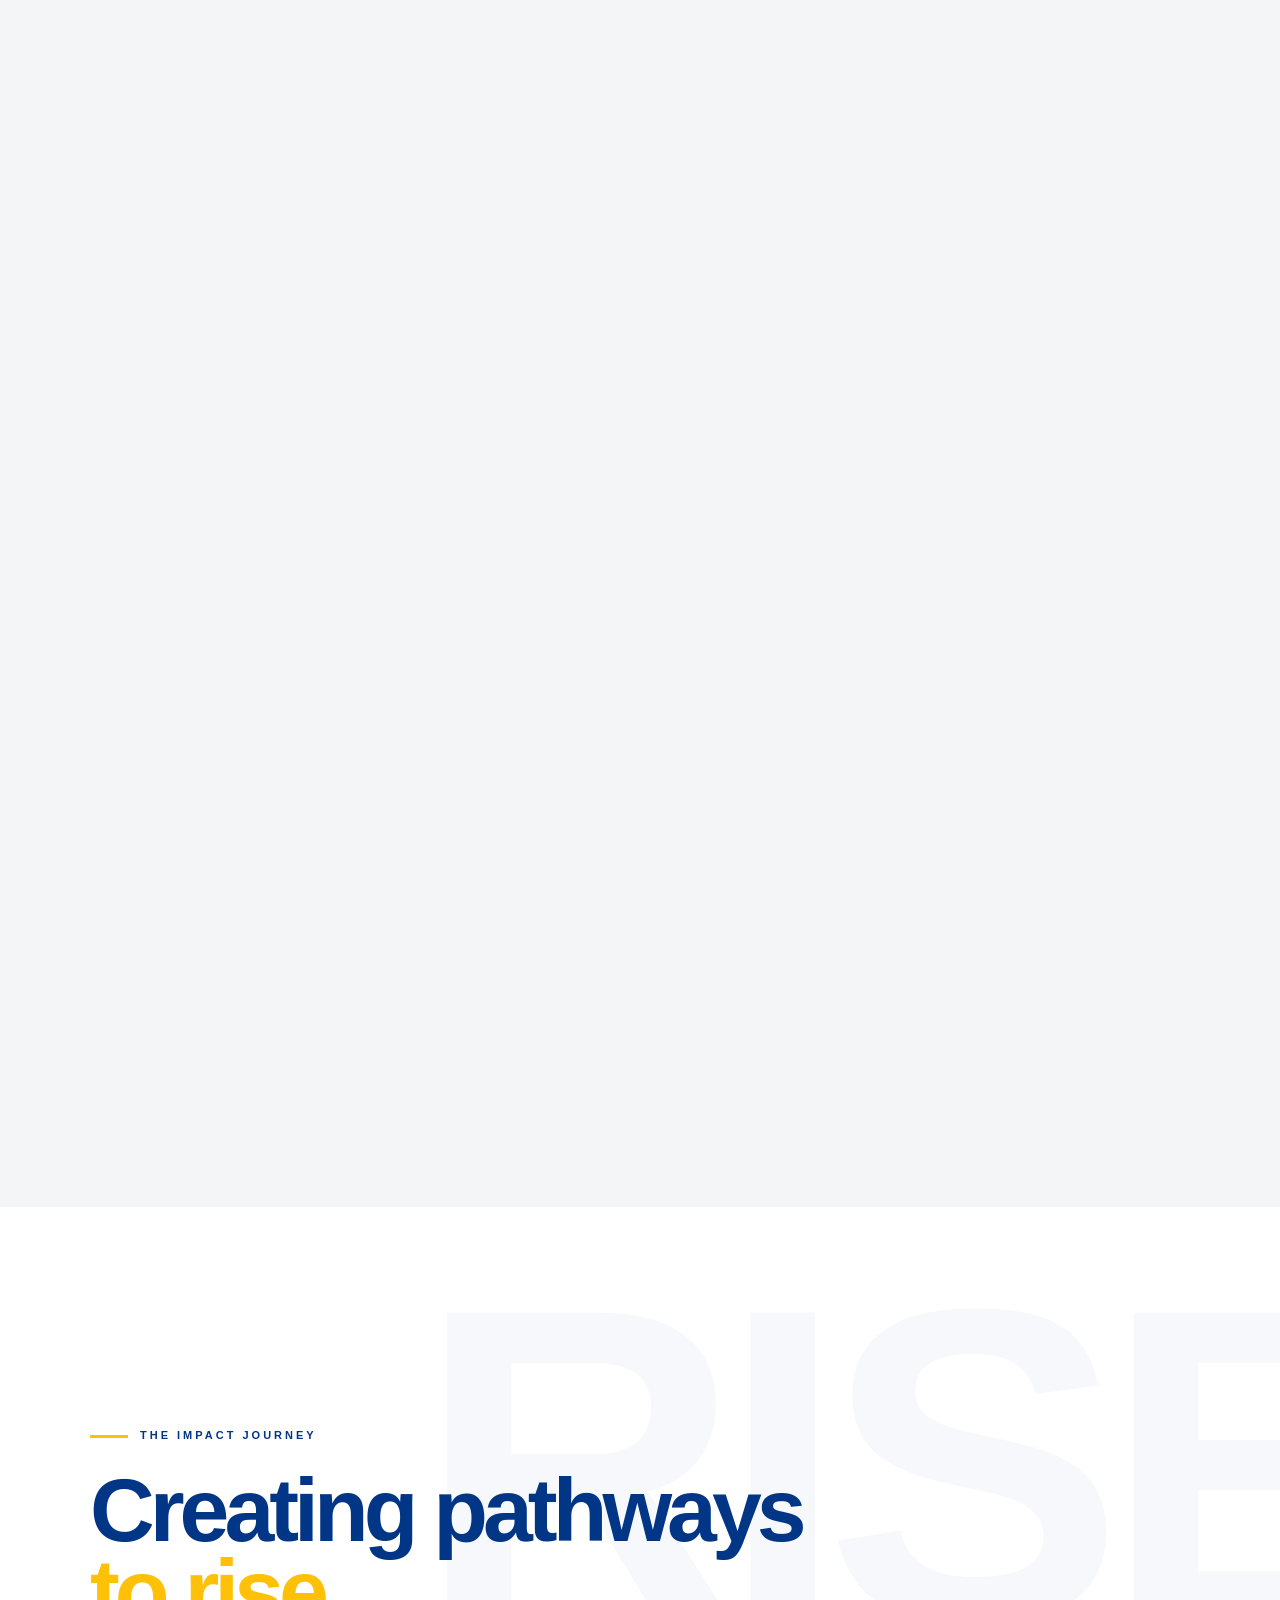
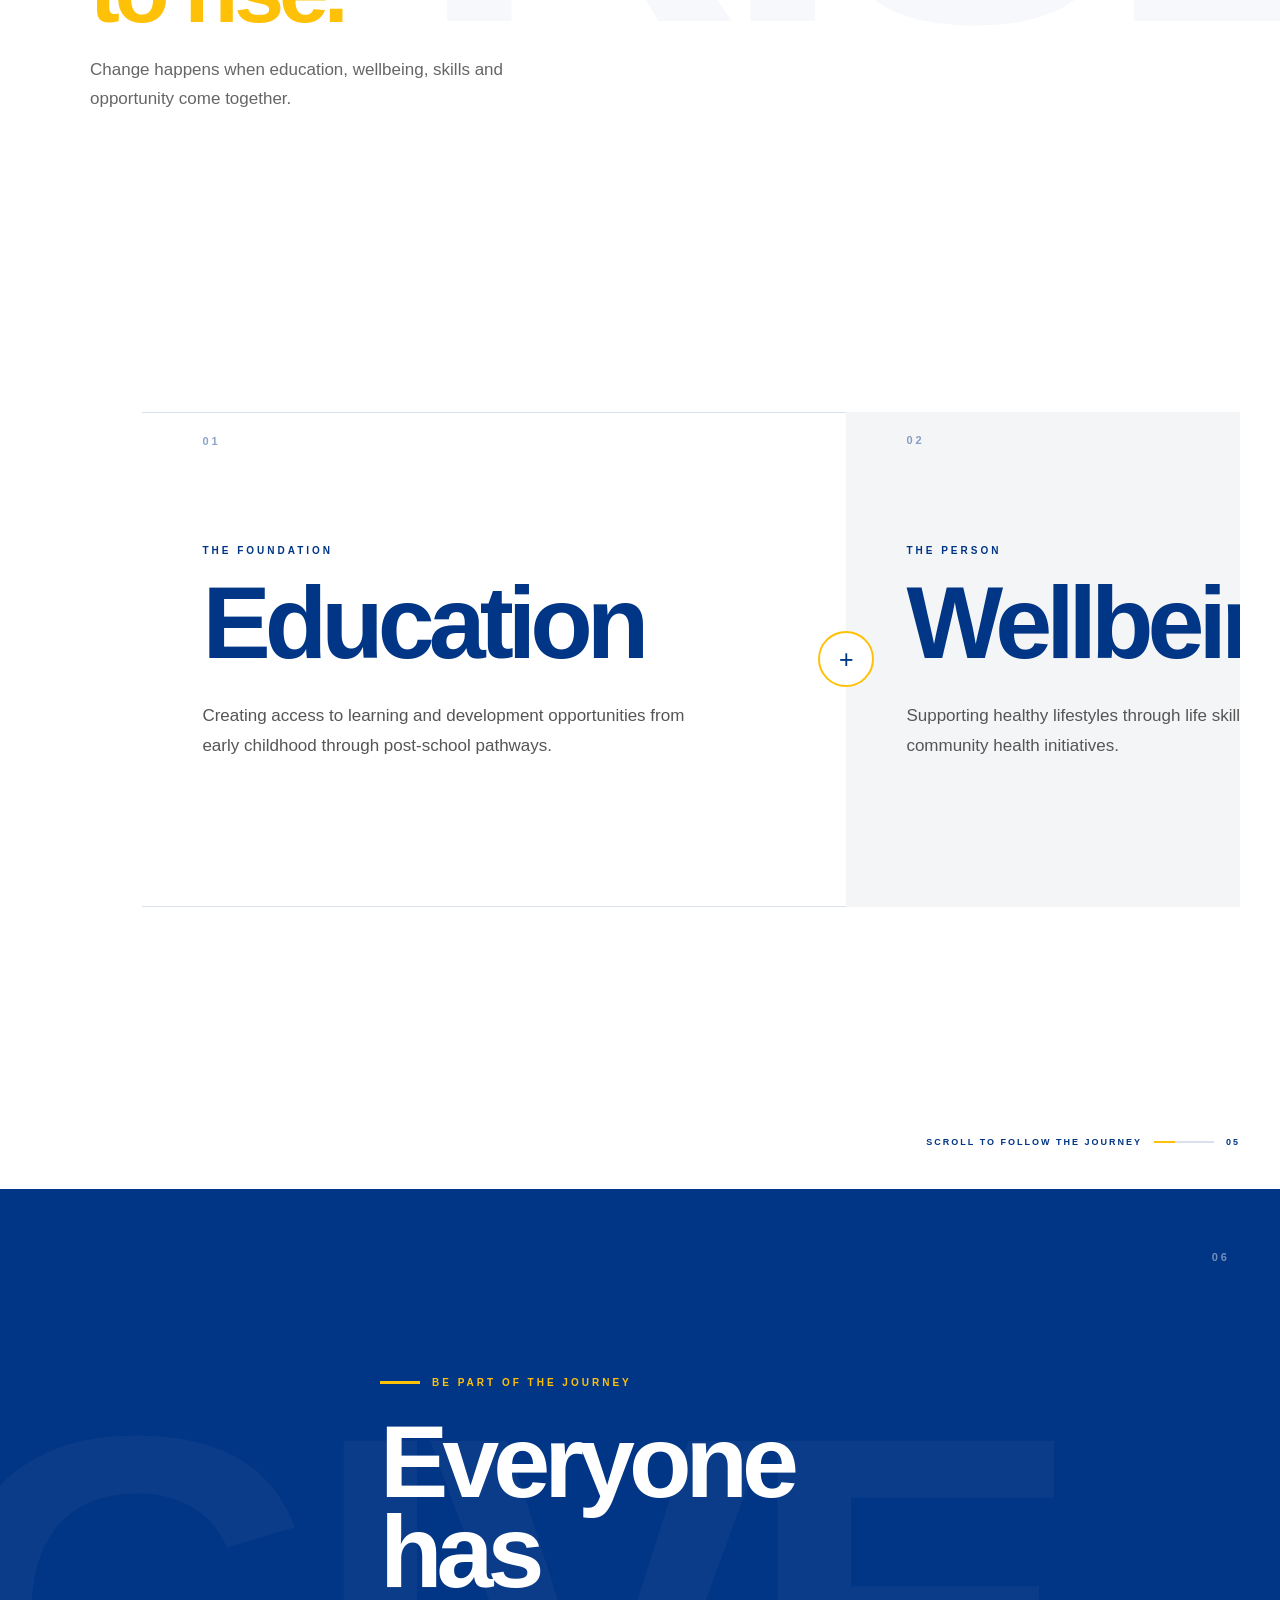
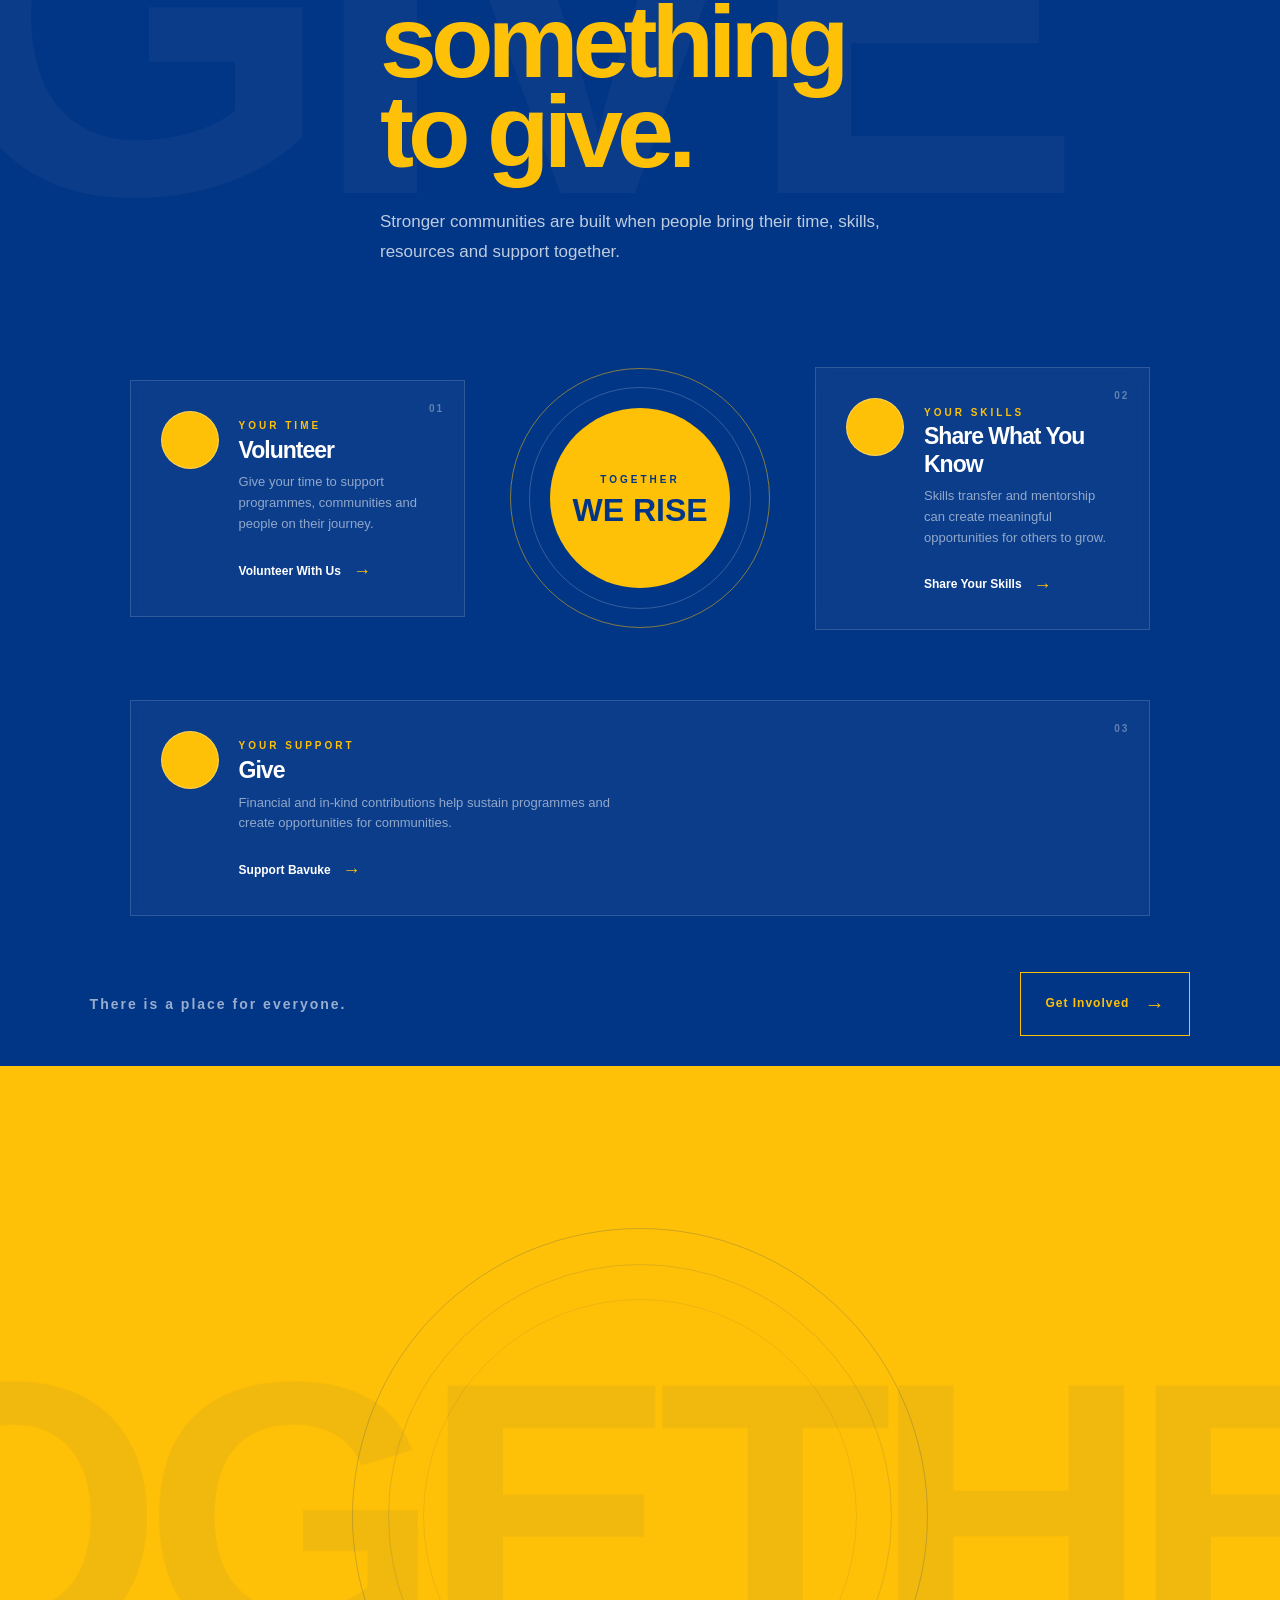
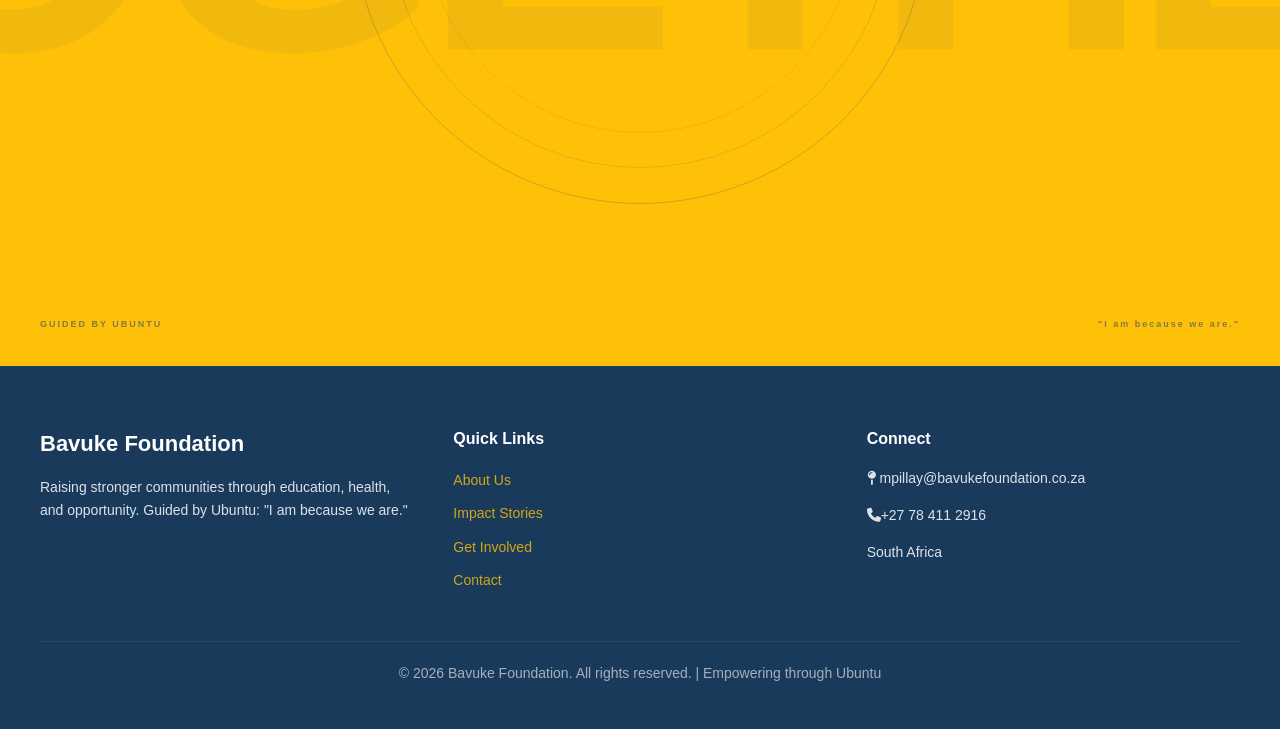
==== commit d36350f4: "Cntact updates" ====
--- a/index.html
+++ b/index.html
@@ -854,7 +854,7 @@
             <p>
               <i class="fa-solid fa-map-pin"></i> mpillay@bavukefoundation.co.za
             </p>
-            <p><i class="fa-solid fa-phone"></i> +27 83 301 6406</p>
+            <p><i class="fa-solid fa-phone"></i>+27 78 411 2916</p>
             <p>South Africa</p>
           </div>
         </div>
--- a/styles.css
+++ b/styles.css
@@ -140,7 +140,7 @@
   font-size: 42px;
   font-weight: 700;
   margin-bottom: 15px;
-  color: #1a3a5c;
+  color: #1d1d1d;
 }
 
 h3 {
